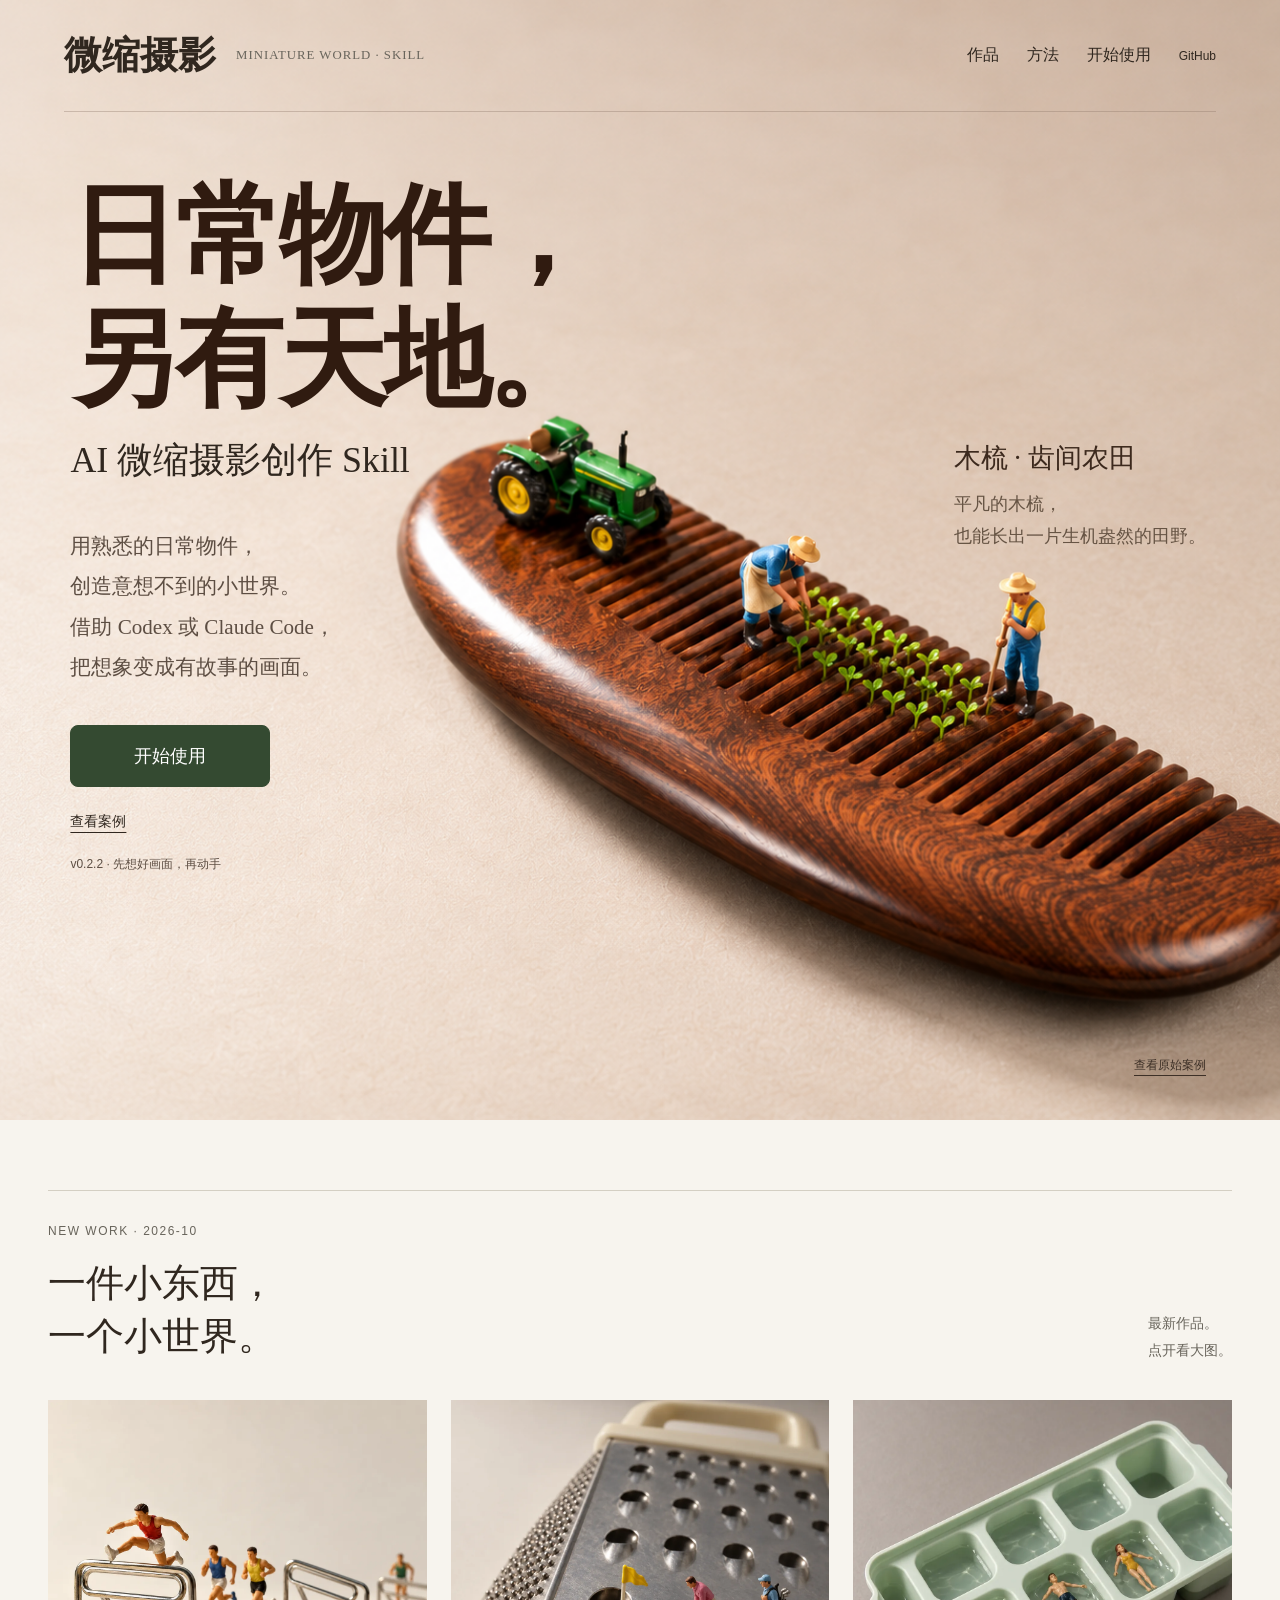
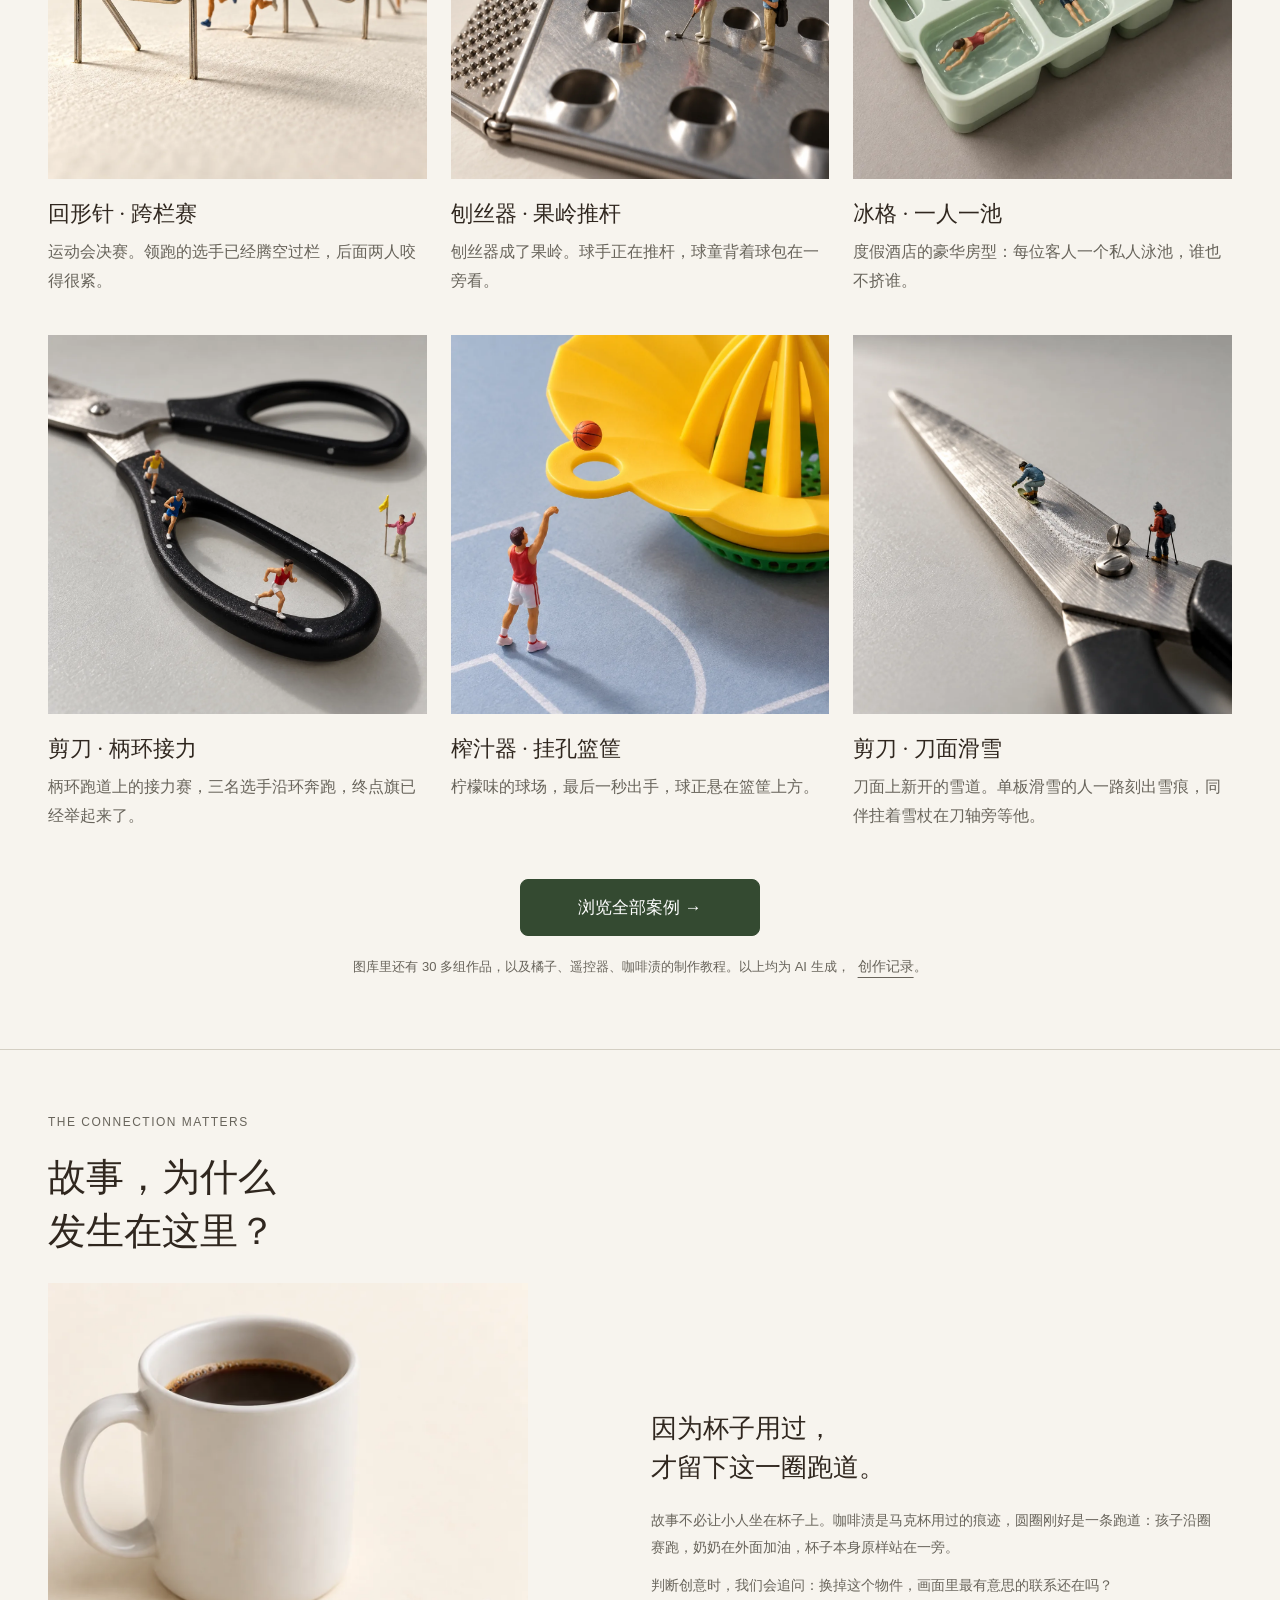
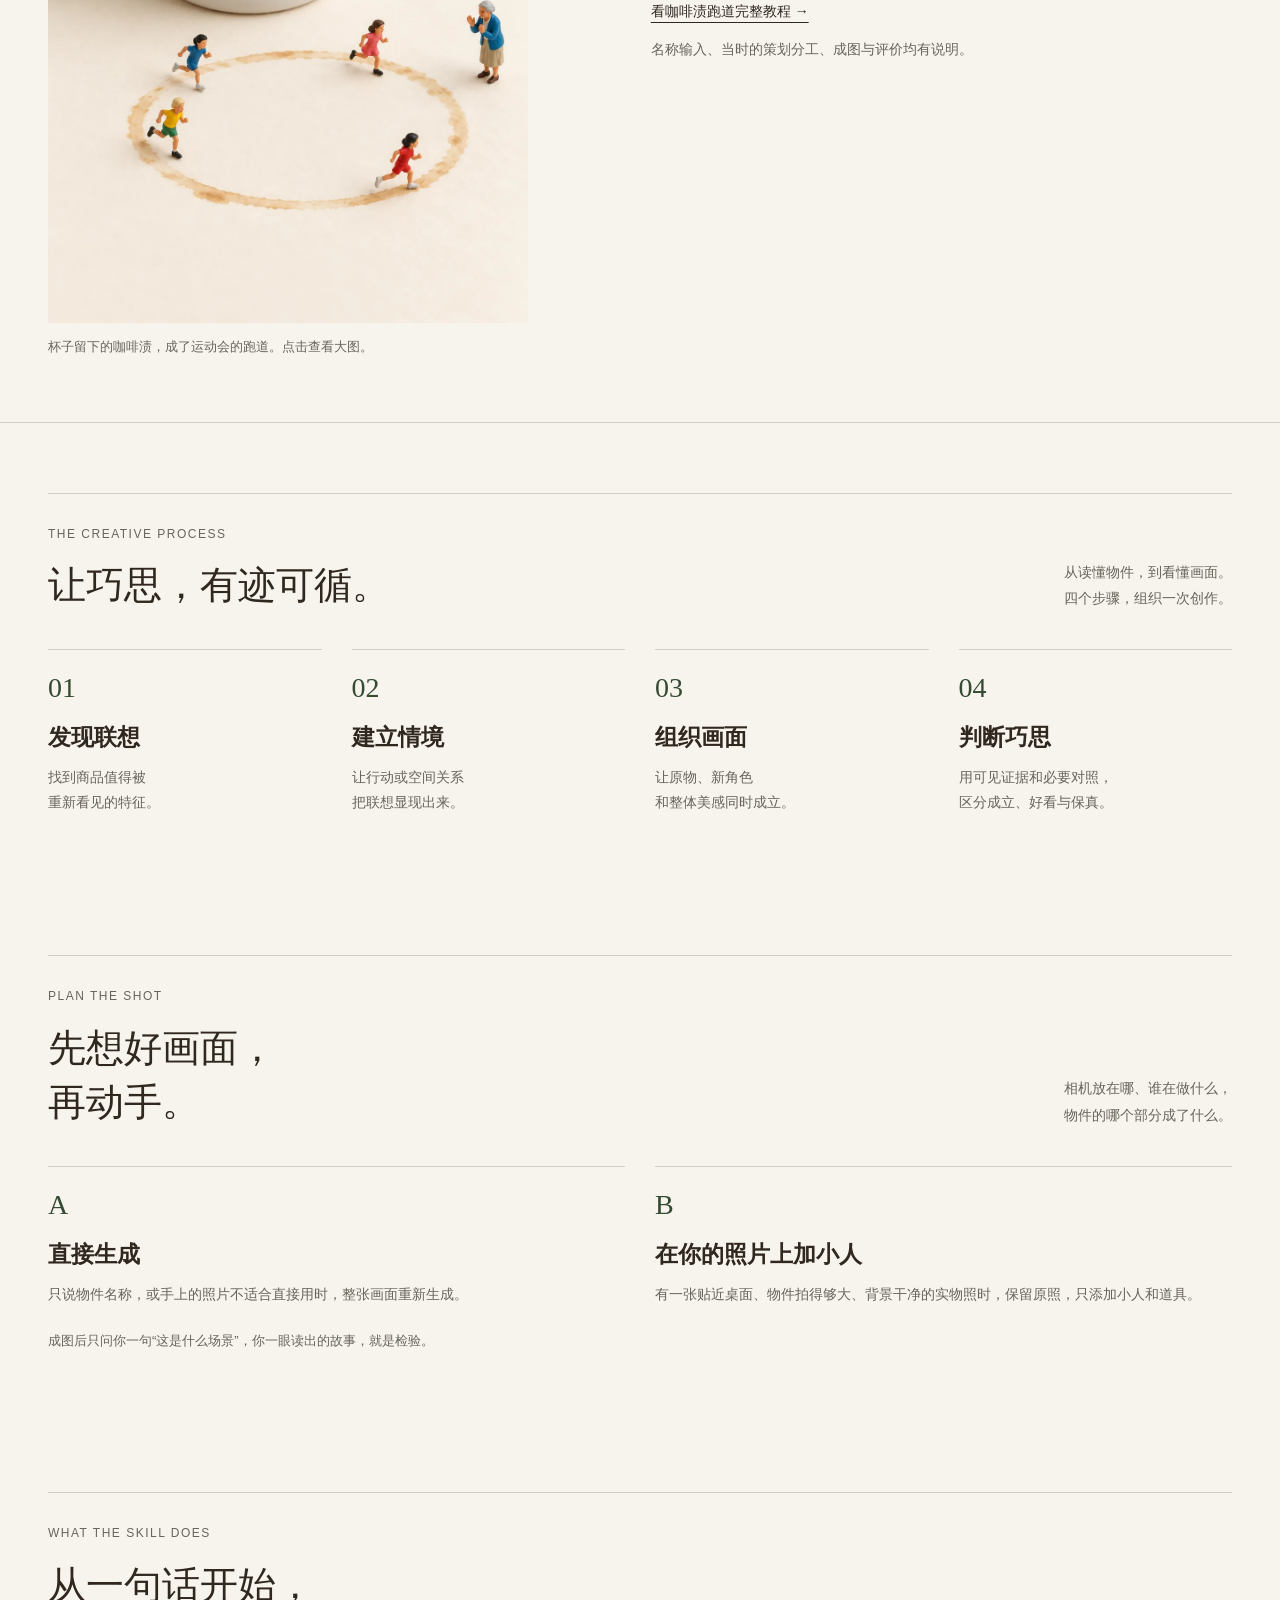
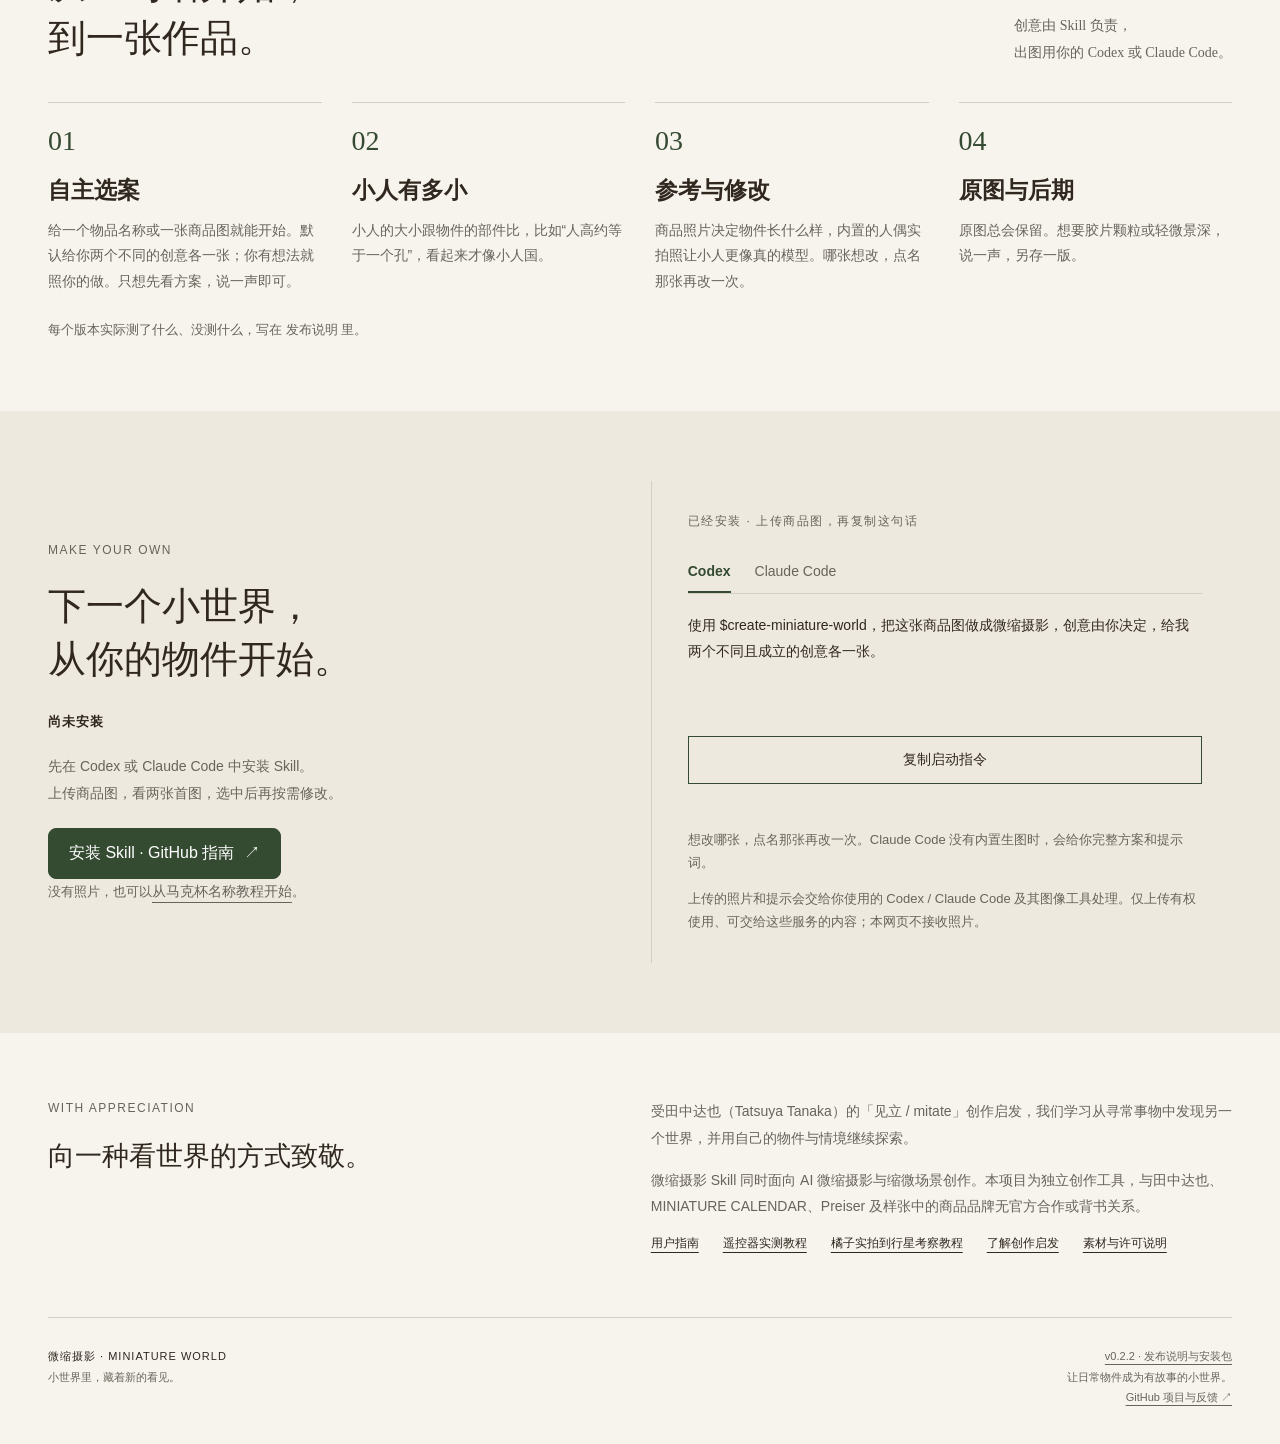
==== site/index.html @ 6113f51e "Rewrite showcase captions as stories; keep limits in case records; plain wording" ====
<!doctype html>
<html lang="zh-CN">
<head>
<meta charset="utf-8"><meta name="viewport" content="width=device-width,initial-scale=1">
<title>微缩摄影 Skill · Miniature World — 让日常物件成为有故事的小世界</title>
<meta name="description" content="受田中达也 Tatsuya Tanaka 的见立 mitate 启发，探索 AI 微缩摄影与缩微场景创作。给 Codex 与 Claude Code 用的 Skill：从一个日常物件想出故事，生成一张微缩摄影。">
<link rel="canonical" href="https://denggui-ai.github.io/create-miniature-world/site/">
<meta property="og:url" content="https://denggui-ai.github.io/create-miniature-world/site/"><meta property="og:image" content="https://denggui-ai.github.io/create-miniature-world/site/img/og-home.jpg">
<meta property="og:title" content="微缩摄影 Skill · 日常物件，另有天地。"><meta property="og:description" content="回形针成了跨栏，剪刀柄环成了跑道。把日常物件变成有故事的小世界，用 Codex 或 Claude Code 生成。"><meta property="og:type" content="website">
<link rel="icon" href="data:image/svg+xml,%3Csvg xmlns=%22http://www.w3.org/2000/svg%22 viewBox=%220 0 32 32%22%3E%3Crect width=%2232%22 height=%2232%22 rx=%226%22 fill=%22%23344a31%22/%3E%3Ctext x=%2216%22 y=%2223%22 font-size=%2218%22 text-anchor=%22middle%22 fill=%22%23fff%22%3E%E5%BE%AE%3C/text%3E%3C/svg%3E"><link rel="stylesheet" href="style.css"><script src="script.js" defer></script>
<meta name="twitter:card" content="summary_large_image"><meta name="twitter:title" content="微缩摄影 Skill · Miniature World"><meta name="twitter:description" content="面向 Codex 与 Claude Code 的微缩摄影 Skill：从一张商品照片或一个物品名称出发，想出故事，生成微缩场景。"><meta name="twitter:image" content="https://denggui-ai.github.io/create-miniature-world/site/img/og-home.jpg"><meta property="og:image:alt" content="微缩摄影 Skill 案例展示"></head>
<body>
<a class="skip" href="#main">跳到正文</a>
<main id="main">
<div class="hero-stage">
<header class="header wrap" role="banner"><a class="brand" href="#main" aria-label="微缩摄影首页"><span class="brand-cn">微缩摄影</span><span class="brand-en">MINIATURE WORLD · SKILL</span></a><nav aria-label="主导航"><a href="#latest-cases">作品</a><a href="#method">方法</a><a class="nav-start" href="#start">开始使用</a><a class="nav-github" href="https://github.com/denggui-ai/create-miniature-world">GitHub</a></nav></header>
<section class="hero" aria-label="微缩摄影介绍">
<div class="hero-copy"><h1>日常物件，<br>另有天地。</h1><p class="hero-lead">AI 微缩摄影创作 Skill</p><p class="hero-description">用熟悉的日常物件，<br>创造意想不到的小世界。<br>借助 Codex 或 Claude Code，<br>把想象变成有故事的画面。</p><div class="actions"><a class="button primary" href="#start">开始使用</a><a class="text-link" href="#latest-cases">查看案例</a></div><p class="hero-meta">v0.2.2 · 先想好画面，再动手</p></div>
<img class="hero-mobile" src="img/hero-comb.webp" width="1340" height="1174" alt="木梳与微缩农人构成的农田，网页展示适配图" fetchpriority="high">
<div class="hero-caption"><h2>木梳 · 齿间农田</h2><p>平凡的木梳，<br>也能长出一片生机盎然的田野。</p></div>
<button class="hero-open text-link" type="button" data-image="img/comb-farm.webp" data-alt="木梳齿间农田原始案例" data-caption="木梳 · 齿间农田｜梳齿间是一垄垄田地，农夫们正在齿缝里耕作。">查看原始案例</button>
</section>
</div>

<section id="latest-cases" class="section wrap"><div class="section-heading"><div><p class="eyebrow">NEW WORK · 2026-10</p><h2>一件小东西，<br>一个小世界。</h2></div><p>最新作品。<br>点开看大图。</p></div><div class="new-grid"><article class="story"><button class="image-button" type="button" data-image="img/paperclip-hurdles-20261020.webp" data-caption="回形针 · 跨栏赛｜运动会决赛。领跑的选手已经腾空过栏，后面两人咬得很紧。" aria-label="放大回形针跨栏赛"><img src="img/paperclip-hurdles-20261020.webp" alt="三枚立起的回形针成了跨栏，小跑者腾空跨栏" loading="lazy" decoding="async" style="object-position:50% 50%"></button><h3>回形针 · 跨栏赛</h3><p>运动会决赛。领跑的选手已经腾空过栏，后面两人咬得很紧。</p></article><article class="story"><button class="image-button" type="button" data-image="img/grater-golf-20261020.webp" data-caption="刨丝器 · 果岭推杆｜刨丝器成了果岭。球手正在推杆，球童背着球包在一旁看。" aria-label="放大刨丝器果岭推杆"><img src="img/grater-golf-20261020.webp" alt="仰放的刨丝器大孔面成了高尔夫果岭，球手推杆进洞" loading="lazy" decoding="async" style="object-position:50% 50%"></button><h3>刨丝器 · 果岭推杆</h3><p>刨丝器成了果岭。球手正在推杆，球童背着球包在一旁看。</p></article><article class="story"><button class="image-button" type="button" data-image="img/ice-tray-private-pools-20261019.webp" data-caption="冰格 · 一人一池｜度假酒店的豪华房型：每位客人一个私人泳池，谁也不挤谁。" aria-label="放大冰格一人一池"><img src="img/ice-tray-private-pools-20261019.webp" alt="浅绿冰格三个相邻水格各有一位泳客" loading="lazy" decoding="async" style="object-position:50% 55%"></button><h3>冰格 · 一人一池</h3><p>度假酒店的豪华房型：每位客人一个私人泳池，谁也不挤谁。</p></article><article class="story"><button class="image-button" type="button" data-image="img/scissors-handle-relay-20261021.webp" data-caption="剪刀 · 柄环接力｜柄环跑道上的接力赛，三名选手沿环奔跑，终点旗已经举起来了。" aria-label="放大剪刀柄环接力"><img src="img/scissors-handle-relay-20261021.webp" alt="剪刀黑色柄环成了环形跑道，小跑者接力" loading="lazy" decoding="async" style="object-position:50% 50%"></button><h3>剪刀 · 柄环接力</h3><p>柄环跑道上的接力赛，三名选手沿环奔跑，终点旗已经举起来了。</p></article><article class="story"><button class="image-button" type="button" data-image="img/citrus-squeezer-basketball-20261018.webp" data-caption="榨汁器 · 挂孔篮筐｜柠檬味的球场，最后一秒出手，球正悬在篮筐上方。" aria-label="放大榨汁器挂孔篮筐"><img src="img/citrus-squeezer-basketball-20261018.webp" alt="模型球员将篮球投向榨汁器的水平挂孔" loading="lazy" decoding="async" style="object-position:35% 60%"></button><h3>榨汁器 · 挂孔篮筐</h3><p>柠檬味的球场，最后一秒出手，球正悬在篮筐上方。</p></article><article class="story"><button class="image-button" type="button" data-image="img/scissors-blade-ski-20261021.webp" data-caption="剪刀 · 刀面滑雪｜刀面上新开的雪道。单板滑雪的人一路刻出雪痕，同伴拄着雪杖在刀轴旁等他。" aria-label="放大剪刀刀面滑雪"><img src="img/scissors-blade-ski-20261021.webp" alt="剪刀刀面成了雪坡，小人踩滑雪板滑下" loading="lazy" decoding="async" style="object-position:50% 50%"></button><h3>剪刀 · 刀面滑雪</h3><p>刀面上新开的雪道。单板滑雪的人一路刻出雪痕，同伴拄着雪杖在刀轴旁等他。</p></article></div><div class="latest-foot"><a class="button primary latest-cta" href="gallery.html">浏览全部案例 →</a><p class="small-note">图库里还有 30 多组作品，以及橘子、遥控器、咖啡渍的制作教程。以上均为 AI 生成，<a class="text-link" href="https://github.com/denggui-ai/create-miniature-world/blob/main/examples/PICTURE_CARD_CASES_20261021.md">创作记录</a>。</p></div></section>
<section class="detail-section" id="connection"><div class="wrap detail-inner"><div><p class="eyebrow">THE CONNECTION MATTERS</p><h2>故事，为什么<br>发生在这里？</h2><figure class="connection-figure"><button class="image-button" type="button" data-image="img/mug-coffee-ring-track-20261012.webp" data-caption="马克杯 · 咖啡渍跑道｜杯子留下的咖啡渍成了运动会跑道，孩子们赛跑，奶奶在一旁加油。" aria-label="放大马克杯咖啡渍跑道案例"><img src="img/mug-coffee-ring-track-20261012.webp" alt="白色马克杯旁的咖啡渍圈成为跑道，四个微缩孩子赛跑，奶奶在圈外加油" width="1086" height="1448" loading="lazy" decoding="async"></button><figcaption>杯子留下的咖啡渍，成了运动会的跑道。点击查看大图。</figcaption></figure></div><div class="detail-copy"><p class="big-copy">因为杯子用过，<br>才留下这一圈跑道。</p><p>故事不必让小人坐在杯子上。咖啡渍是马克杯用过的痕迹，圆圈刚好是一条跑道：孩子沿圈赛跑，奶奶在外面加油，杯子本身原样站在一旁。</p><p>判断创意时，我们会追问：换掉这个物件，画面里最有意思的联系还在吗？</p><a class="text-link" href="coffee-ring.html">看咖啡渍跑道完整教程 →</a><p class="detail-foot">名称输入、当时的策划分工、成图与评价均有说明。</p></div></div></section>
<section id="method" class="section wrap"><div class="section-heading"><div><p class="eyebrow">THE CREATIVE PROCESS</p><h2>让巧思，有迹可循。</h2></div><p>从读懂物件，到看懂画面。<br>四个步骤，组织一次创作。</p></div><div class="method-grid"><article><span class="number">01</span><h3>发现联想</h3><p>找到商品值得被<br>重新看见的特征。</p></article><article><span class="number">02</span><h3>建立情境</h3><p>让行动或空间关系<br>把联想显现出来。</p></article><article><span class="number">03</span><h3>组织画面</h3><p>让原物、新角色<br>和整体美感同时成立。</p></article><article><span class="number">04</span><h3>判断巧思</h3><p>用可见证据和必要对照，<br>区分成立、好看与保真。</p></article></div></section>
<section id="styles" class="section wrap"><div class="section-heading"><div><p class="eyebrow">PLAN THE SHOT</p><h2>先想好画面，<br>再动手。</h2></div><p>相机放在哪、谁在做什么，<br>物件的哪个部分成了什么。</p></div><div class="method-grid style-grid"><article><span class="number">A</span><h3>直接生成</h3><p>只说物件名称，或手上的照片不适合直接用时，整张画面重新生成。</p></article><article><span class="number">B</span><h3>在你的照片上加小人</h3><p>有一张贴近桌面、物件拍得够大、背景干净的实物照时，保留原照，只添加小人和道具。</p></article></div><p class="small-note">成图后只问你一句“这是什么场景”，你一眼读出的故事，就是检验。</p></section>
<section id="capabilities" class="section wrap"><div class="section-heading"><div><p class="eyebrow">WHAT THE SKILL DOES</p><h2>从一句话开始，<br>到一张作品。</h2></div><p>创意由 Skill 负责，<br>出图用你的 Codex 或 Claude Code。</p></div><div class="method-grid"><article><span class="number">01</span><h3>自主选案</h3><p>给一个物品名称或一张商品图就能开始。默认给你两个不同的创意各一张；你有想法就照你的做。只想先看方案，说一声即可。</p></article><article><span class="number">02</span><h3>小人有多小</h3><p>小人的大小跟物件的部件比，比如“人高约等于一个孔”，看起来才像小人国。</p></article><article><span class="number">03</span><h3>参考与修改</h3><p>商品照片决定物件长什么样，内置的人偶实拍照让小人更像真的模型。哪张想改，点名那张再改一次。</p></article><article><span class="number">04</span><h3>原图与后期</h3><p>原图总会保留。想要胶片颗粒或轻微景深，说一声，另存一版。</p></article></div><p class="small-note capability-proof">每个版本实际测了什么、没测什么，写在 <a href="https://github.com/denggui-ai/create-miniature-world/releases">发布说明</a> 里。</p></section>
<section id="start" class="start-section"><div class="wrap start-inner"><div><p class="eyebrow">MAKE YOUR OWN</p><h2>下一个小世界，<br>从你的物件开始。</h2><p class="setup-label">尚未安装</p><p class="start-description">先在 Codex 或 Claude Code 中安装 Skill。<br>上传商品图，看两张首图，选中后再按需修改。</p><a class="button primary install-link" href="https://github.com/denggui-ai/create-miniature-world/blob/main/docs/INSTALL.md">安装 Skill · GitHub 指南 <span aria-hidden="true">↗</span></a><p class="small-note">没有照片，也可以<a class="text-link" href="coffee-ring.html#try-it">从马克杯名称教程开始</a>。</p></div><div class="start-card"><p class="eyebrow">已经安装 · 上传商品图，再复制这句话</p><div class="host-buttons" role="group" aria-label="选择使用环境"><button type="button" data-host="codex" aria-pressed="true">Codex</button><button type="button" data-host="claude" aria-pressed="false">Claude Code</button></div><pre id="prompt">使用 $create-miniature-world，把这张商品图做成微缩摄影，创意由你决定，给我两个不同且成立的创意各一张。</pre><button class="button copy" type="button" id="copy">复制启动指令</button><p id="copy-status" role="status" aria-live="polite"></p><p class="tool-note">想改哪张，点名那张再改一次。Claude Code 没有内置生图时，会给你完整方案和提示词。</p><p class="tool-note">上传的照片和提示会交给你使用的 Codex / Claude Code 及其图像工具处理。仅上传有权使用、可交给这些服务的内容；本网页不接收照片。</p></div></div></section>
<section class="about-section wrap"><div><p class="eyebrow">WITH APPRECIATION</p><h2>向一种看世界的方式致敬。</h2></div><div><p>受田中达也（Tatsuya Tanaka）的「见立 / mitate」创作启发，我们学习从寻常事物中发现另一个世界，并用自己的物件与情境继续探索。</p><p>微缩摄影 Skill 同时面向 AI 微缩摄影与缩微场景创作。本项目为独立创作工具，与田中达也、MINIATURE CALENDAR、Preiser 及样张中的商品品牌无官方合作或背书关系。</p><div class="about-links"><a href="../docs/USER-GUIDE.html">用户指南</a><a href="remote-control.html">遥控器实测教程</a><a href="orange.html">橘子实拍到行星考察教程</a><a href="https://miniature-calendar.com/about/">了解创作启发</a><a href="https://github.com/denggui-ai/create-miniature-world/blob/main/THIRD_PARTY_NOTICES.md">素材与许可说明</a></div></div></section>
</main><footer class="wrap footer"><div><strong>微缩摄影 · MINIATURE WORLD</strong><p>小世界里，藏着新的看见。</p></div><div><a href="https://github.com/denggui-ai/create-miniature-world/releases/tag/v0.2.2">v0.2.2 · 发布说明与安装包</a><p>让日常物件成为有故事的小世界。</p><a href="https://github.com/denggui-ai/create-miniature-world">GitHub 项目与反馈 <span aria-hidden="true">↗</span></a></div></footer>
<dialog id="lightbox" aria-labelledby="lightbox-caption"><button class="close" type="button">关闭大图</button><img id="lightbox-image" alt=""><p id="lightbox-caption"></p></dialog>
</body></html>
---- site/style.css ----
:root{--paper:#f7f4ee;--ink:#30271f;--muted:#68645b;--line:#d4cfc3;--green:#344a31;--soft:#eeece3;--serif:'Songti SC','Noto Serif CJK SC','SimSun',serif}
*{box-sizing:border-box}html{scroll-behavior:smooth;scroll-padding-top:28px}body{margin:0;background:var(--paper);color:var(--ink);font-family:Arial,'Noto Sans CJK SC','Microsoft YaHei',sans-serif;-webkit-font-smoothing:antialiased}a{color:inherit;text-decoration:none}button{font:inherit;color:inherit;cursor:pointer}img{display:block;width:100%;height:auto}figure,h1,h2,h3,p{margin:0}a:focus-visible,button:focus-visible{outline:2px solid var(--green);outline-offset:5px}.wrap{width:min(1320px,calc(100% - 96px));margin-inline:auto}.skip{position:absolute;top:-90px;background:var(--ink);color:#fff;padding:16px;z-index:10}.skip:focus{top:8px}
.header{display:flex;justify-content:space-between;align-items:center;min-height:96px;border-bottom:1px solid var(--line);gap:24px}.brand{display:flex;align-items:center;gap:20px}.brand-cn{font-family:var(--serif);font-size:27px;font-weight:700}.brand-en{font-size:10px;letter-spacing:1px;line-height:1.8;color:var(--muted)}.brand-en span{display:inline}nav{display:flex;gap:30px;align-items:center;font-size:14px}.nav-start{border-bottom:1px solid var(--ink);padding-block:8px}
.hero{display:grid;grid-template-columns:minmax(260px,.8fr) minmax(0,1.65fr);gap:30px;align-items:center;padding:48px 0 58px}.hero-copy{position:relative;z-index:1}.eyebrow{font-size:11px;letter-spacing:1.5px;line-height:1.8;color:var(--muted)}.hero h1{font-family:var(--serif);font-size:clamp(40px,4.7vw,64px);font-weight:500;line-height:1.3;letter-spacing:-1.5px;margin:24px 0}.hero-lead{font-family:var(--serif);font-size:22px;line-height:1.6}.hero-description{font-size:15px;line-height:1.9;color:var(--muted);margin-top:24px}.actions{display:flex;align-items:center;gap:25px;flex-wrap:wrap;margin-top:32px}.button{display:inline-flex;align-items:center;justify-content:center;min-height:48px;padding:14px 24px;border:1px solid var(--green);font-size:14px}.primary{background:var(--green);color:#fff}.primary:hover{background:#263d23}.text-link{font-size:14px;line-height:1.8;text-decoration:underline;text-underline-offset:6px}.hero-meta{font-size:11px;color:var(--muted);line-height:1.8;margin-top:40px}.hero-art{min-width:0}.image-button{display:block;width:100%;border:0;padding:0;background:none;text-align:inherit}.image-button img{transition:filter .2s}.image-button:hover img{filter:brightness(.98)}
/* Crops only unused top/bottom background. Full comb bounds stay in frame. */
.hero-art img{aspect-ratio:4/3;object-fit:cover;object-position:50% 52%}figcaption{display:flex;justify-content:space-between;gap:20px;font-size:12px;line-height:1.9;color:var(--muted);margin-top:17px}figcaption strong{font-family:var(--serif);font-size:18px;font-weight:500;color:var(--ink)}figcaption>span:last-child{text-align:right}
.section{padding-top:70px;padding-bottom:70px}#stories{border-top:1px solid var(--line)}.section-heading{display:flex;justify-content:space-between;align-items:end;gap:32px;margin-bottom:36px}h2{font-family:var(--serif);font-size:clamp(28px,3vw,40px);font-weight:500;line-height:1.4}.section-heading h2{margin-top:14px}.section-heading>p{font-size:14px;line-height:1.9;color:var(--muted)}.stories-grid{display:grid;grid-template-columns:repeat(3,minmax(0,1fr));gap:24px}.stories-grid .story img{aspect-ratio:3/4;object-fit:contain}.story h3{font-family:var(--serif);font-size:20px;line-height:1.5;font-weight:500;margin:18px 0 8px}.story p{font-size:14px;line-height:1.8;color:var(--muted)}.gallery-foot{display:flex;justify-content:space-between;align-items:baseline;gap:25px;margin-top:28px}.small-note{font-size:12px;line-height:1.8;color:var(--muted)}
.detail-section{background:var(--soft);padding:62px 0}.detail-inner{display:grid;grid-template-columns:1fr 1.2fr;gap:10%}.detail-inner h2{margin-top:18px}.detail-copy{max-width:570px}.big-copy{font-family:var(--serif);font-size:26px;line-height:1.5;margin-bottom:20px}.detail-copy>p:not(.big-copy){font-size:14px;line-height:1.9;margin-top:12px;color:var(--muted)}.detail-foot{display:block;font-size:12px;line-height:1.8;color:var(--muted);margin-top:20px}.method-grid{display:grid;grid-template-columns:repeat(4,minmax(0,1fr));gap:30px}.method-grid article{border-top:1px solid var(--line);padding-top:22px}.number{font-family:Georgia,serif;font-size:28px;color:var(--green)}.method-grid h3{font-family:var(--serif);font-size:23px;font-weight:500;margin:18px 0 12px}.method-grid p{font-size:14px;line-height:1.8;color:var(--muted)}
.start-section{background:var(--soft);padding:70px 0}.start-inner{display:grid;grid-template-columns:1fr 1.2fr;gap:10%;align-items:center}.start-inner h2{margin-top:18px}.start-description{font-size:14px;line-height:1.9;color:var(--muted);margin:22px 0}.start-card{padding:30px;background:var(--paper);min-width:0}.host-buttons{display:flex;margin:18px 0;border-bottom:1px solid var(--line);gap:24px}.host-buttons button{border:0;border-bottom:2px solid transparent;padding:12px 0;background:none;font-size:14px;color:var(--muted)}.host-buttons button[aria-pressed=true]{border-color:var(--green);color:var(--green);font-weight:700}pre{white-space:pre-wrap;overflow-wrap:anywhere;font:14px/1.9 Arial,'Noto Sans CJK SC',sans-serif;min-height:106px;margin:18px 0}.copy{width:100%;background:none}.copy:hover{background:var(--soft)}#copy-status{min-height:22px;font-size:12px;line-height:1.7;margin-top:10px;color:var(--green)}.tool-note{font-size:12px;line-height:1.8;color:var(--muted);margin-top:12px}
.about-section{padding-block:65px;display:grid;grid-template-columns:1fr 1.2fr;gap:10%}.about-section h2{font-size:27px;margin-top:18px}.about-section>div>p:not(.eyebrow){font-size:14px;line-height:1.9;color:var(--muted);margin-bottom:15px}.about-links{display:flex;gap:24px;font-size:12px;text-decoration:underline;text-underline-offset:5px}.footer{display:flex;justify-content:space-between;gap:25px;border-top:1px solid var(--line);padding-block:28px 36px;font-size:11px;line-height:1.9;color:var(--muted)}.footer strong{color:var(--ink);font-weight:500;letter-spacing:1px}.footer>div:last-child{text-align:right}.footer a{text-decoration:underline;text-underline-offset:4px}
dialog{border:0;padding:24px;max-width:min(94vw,900px);max-height:95vh;background:var(--paper);color:var(--ink)}dialog::backdrop{background:#211b17d9}dialog img{width:auto;max-width:100%;max-height:76vh;margin:auto;object-fit:contain}dialog p{font-size:14px;line-height:1.7;margin-top:14px}.close{display:block;margin:0 0 16px auto;padding:10px 14px;background:none;border:1px solid var(--line);min-height:44px}
@media(max-width:960px){.wrap{width:calc(100% - 56px)}.hero{grid-template-columns:.9fr 1.25fr;gap:20px}.hero h1{font-size:42px}.hero-lead{font-size:19px}.actions{gap:18px}.hero-art img{aspect-ratio:1/1}.stories-grid{gap:18px}.story h3{font-size:18px}nav{gap:20px}.brand-en{display:none}}
@media(max-width:680px){.wrap{width:calc(100% - 40px)}.header{min-height:78px}.brand-cn{font-size:23px}nav>a:not(.nav-start){display:none}nav{font-size:13px}.hero{grid-template-columns:1fr;gap:28px;padding:34px 0 40px}.hero h1{font-size:44px;margin:18px 0}.hero-lead{font-size:20px}.hero-description{margin-top:16px}.hero-meta{margin-top:22px}.actions{margin-top:24px}.hero-art img{aspect-ratio:4/3}figcaption{font-size:11px;gap:14px}figcaption strong{font-size:17px}.section{padding-block:45px}.section-heading{display:block;margin-bottom:28px}.section-heading>p{margin-top:16px}.stories-grid{grid-template-columns:1fr;gap:30px}.story h3{font-size:20px;margin-top:15px}.gallery-foot{display:block;margin-top:25px}.gallery-foot a{display:inline-block;margin-top:14px}.detail-section{padding:42px 0}.detail-inner,.start-inner,.about-section{grid-template-columns:1fr;gap:28px}.method-grid{grid-template-columns:1fr 1fr;gap:26px 18px}.method-grid h3{font-size:21px}.method-grid p{font-size:13px}.start-section{padding:45px 0}.start-card{padding:24px}.about-section{padding-block:45px}.footer{display:block}.footer>div:last-child{text-align:left;margin-top:18px}dialog{padding:16px}dialog img{max-height:70vh}}
@media(prefers-reduced-motion:reduce){html{scroll-behavior:auto}*{transition:none!important}}

/* Selected design restored: a single photographic space under live UI text. */
.hero-stage{position:relative;max-width:1600px;margin-inline:auto;aspect-ratio:8/7;background:#dfcdbb url('hero-comb.png') center/cover no-repeat}
.hero-stage .header{position:absolute;top:0;left:5%;width:90%;height:10%;min-height:0;margin:0;border-color:#8c76675c;z-index:2}
.brand-cn{font-size:clamp(24px,3vw,42px)}.brand-en{font-family:Georgia,serif;font-size:clamp(9px,1vw,14px)}.nav-start{border:0}nav{gap:28px;font-family:var(--serif);font-size:16px}.nav-github{font-family:Arial,sans-serif;font-size:12px}
.hero{display:block;padding:0;margin:0;position:absolute;inset:0;pointer-events:none}.hero a,.hero button{pointer-events:auto}.hero-copy{position:absolute;top:15.5%;left:5.5%;width:43%}.hero h1{font-size:clamp(54px,8.4vw,124px);font-weight:700;line-height:1.16;letter-spacing:-.035em;margin:0;color:#301b10}.hero-lead{font-size:clamp(20px,2.8vw,38px);margin-top:2%;line-height:1.5}.hero-description{font-family:var(--serif);font-size:clamp(14px,1.65vw,23px);line-height:1.9;margin-top:7%;color:#5d4e43;width:65%}.actions{display:flex;align-items:flex-start;flex-direction:column;gap:22px;margin-top:7%}.primary{min-width:200px;border-radius:8px;font-size:18px;padding:18px 28px}.hero-meta{font-size:11px;margin-top:20px;color:#5d4e43}.hero-caption{position:absolute;right:5.5%;top:39%;width:20%;color:#3c291d}.hero-caption h2{font-size:clamp(18px,2.1vw,29px);margin:0;line-height:1.6}.hero-caption p{font-family:var(--serif);font-size:clamp(12px,1.4vw,18px);line-height:1.8;margin-top:8px;color:#665444}.hero-open{position:absolute;right:5%;bottom:3%;border:0;background:none;color:#3d3027;font-size:12px;padding:10px}.hero-mobile{display:none}
#stories{border-top:0}.section-heading{border-top:1px solid var(--line);padding-top:30px}.section-heading h2{font-size:clamp(27px,3vw,42px);max-width:820px}.section-heading>p{flex-shrink:0;font-family:var(--serif)}.stories-grid{grid-template-columns:repeat(2,minmax(0,1fr));gap:40px 28px}.stories-grid .story img{aspect-ratio:3/4;object-fit:contain}.story h3{font-size:24px}.story p{font-family:var(--serif);font-size:16px}.setup-label{font-size:13px;font-weight:700;letter-spacing:1px;margin-top:26px}.detail-section{background:var(--paper);border-block:1px solid var(--line)}.method-grid h3{font-weight:600}.start-card{background:transparent;border-left:1px solid var(--line);padding-left:36px}.start-section{background:#eee9df}
@media(min-width:1600px){.hero h1{font-size:124px}}
@media(min-width:681px) and (max-width:1000px){.hero-description{margin-top:4%;font-size:14px}.hero-lead{font-size:22px}.hero h1{font-size:8vw}.actions{margin-top:5%;gap:15px}.primary{min-width:165px;min-height:44px;font-size:16px;padding:12px 22px}.hero-meta{display:none}.hero-caption{top:38%}.brand-en{display:block}.nav-github{display:none}.hero-stage .header nav{gap:20px;font-size:14px}.section-heading{align-items:start}.section-heading>p{display:none}}
@media(max-width:680px){.hero-stage{aspect-ratio:auto;background:var(--paper)}.hero-stage .header{position:relative;left:auto;top:auto;width:calc(100% - 40px);height:78px;margin:auto}.brand-cn{font-size:25px}.brand-en{display:none}.hero-stage .header nav{font-family:var(--serif);font-size:14px}.hero{position:relative;inset:auto;pointer-events:auto;padding-top:30px}.hero-copy{position:relative;top:auto;left:auto;width:calc(100% - 40px);margin:auto}.hero h1{font-size:clamp(44px,11vw,68px);line-height:1.2}.hero-lead{font-size:23px;margin-top:14px}.hero-description{width:100%;font-size:16px;margin-top:20px}.actions{flex-direction:row;align-items:center;gap:24px;margin-top:24px}.primary{min-width:144px;font-size:16px;padding:13px 22px}.hero-meta{display:block;margin-top:18px}.hero-mobile{display:block;width:100%;aspect-ratio:4/3;object-fit:cover;object-position:50% 78%;margin-top:26px}.hero-caption{position:relative;top:auto;right:auto;width:calc(100% - 40px);margin:18px auto 0}.hero-caption h2{font-size:23px}.hero-caption p{font-size:15px;margin-top:4px}.hero-open{position:relative;right:auto;bottom:auto;margin:6px 20px 12px;padding:8px 0;font-size:12px}.section-heading{padding-top:25px}.stories-grid{grid-template-columns:1fr;gap:32px}.story h3{font-size:22px}.start-card{border-left:0;border-top:1px solid var(--line);padding:26px 0 0}.setup-label{margin-top:22px}}

/* Installation entry shares the existing primary action treatment. */
.install-link{gap:10px;max-width:100%;font-size:16px;min-width:0;padding:14px 20px;text-align:center}

/* Pair the existing case with its explanation without changing the hero. */
#connection .detail-inner{align-items:center}
.connection-figure{max-width:360px;margin-top:24px}
.connection-figure figcaption{display:block;margin-top:12px;text-align:left}

/* Full collection reuses the existing paper, typography and image dialog. */
.gallery-page .header{position:relative}.gallery-page .brand-cn{font-size:27px}
.gallery-intro{padding:64px 0 40px;max-width:850px}.gallery-intro h1{font-family:var(--serif);font-size:clamp(40px,5vw,68px);line-height:1.25;margin:22px 0}.gallery-lead{font-family:var(--serif);font-size:22px;line-height:1.8;margin-bottom:20px}.gallery-links{display:flex;flex-wrap:wrap;gap:16px 28px;margin-top:22px}
/* Read across each row in DOM/Tab order. Five shared tracks align the image,
   identifier, title, story and limitation without truncating text. */
.gallery-grid{display:grid;grid-template-columns:repeat(3,minmax(0,1fr));column-gap:28px;row-gap:0;padding:28px 0 64px}.gallery-card{display:grid;grid-row:span 5;grid-template-rows:subgrid;row-gap:0;min-width:0;margin-bottom:52px}.gallery-card>.image-button{align-self:start}.gallery-card img{width:100%;height:auto;aspect-ratio:3/4;object-fit:contain}.gallery-card h2{font-size:23px;line-height:1.5;margin:8px 0 12px}.gallery-card .case-number{font:11px/1.8 Arial,sans-serif;letter-spacing:1px;margin-top:18px}.gallery-card .case-limit{font-family:Arial,'Noto Sans CJK SC',sans-serif;font-size:12px;margin-top:12px}.case-limit span{color:var(--ink)}.gallery-notes{border-top:1px solid var(--line);padding:34px 0 60px}.gallery-notes h2{font-size:28px;margin-bottom:16px}.gallery-notes p{font-size:14px;line-height:1.9;color:var(--muted)}
/* Without subgrid, keep each card in normal flow and one parent row. */
@supports not (grid-template-rows:subgrid){.gallery-card{display:block;grid-row:auto}}
@media(max-width:1000px){.gallery-grid{grid-template-columns:repeat(2,minmax(0,1fr))}}
@media(max-width:680px){.gallery-page .header nav>a{display:inline}.gallery-page .header nav{gap:16px;font-size:12px}.gallery-page .brand-cn{font-size:23px}.gallery-intro{padding:36px 0 20px}.gallery-lead{font-size:19px}.gallery-grid{grid-template-columns:minmax(0,1fr);padding-bottom:44px}.gallery-card{margin-bottom:38px}.gallery-card h2{font-size:23px}.gallery-notes{padding-bottom:40px}}

/* Tutorial candidate: editorial layout scoped away from the homepage and 18-card collection. */
.tutorial-entry,.tutorial-content{--editorial-gap:clamp(32px,6vw,88px);font-size:16px;line-height:1.85}
.tutorial-content{width:min(1184px,calc(100% - 96px));margin:32px auto 72px}.tutorial-entry{padding-top:32px}
.tutorial-entry h1,.tutorial-content h1{font:500 clamp(36px,4.4vw,56px)/1.3 var(--serif);margin:14px 0 22px;text-wrap:balance}
.tutorial-entry h2,.tutorial-content h2{font:500 clamp(28px,3.1vw,40px)/1.4 var(--serif);text-wrap:balance}
.tutorial-content h3{font:500 23px/1.5 var(--serif);margin:24px 0 12px}.tutorial-content p,.tutorial-entry .editorial-copy>p{margin:14px 0}
.editorial-hero{display:grid;grid-template-columns:minmax(0,1.05fr) minmax(0,1fr);grid-template-areas:"art heading" "art copy";column-gap:var(--editorial-gap);align-content:center;margin-bottom:64px}
.editorial-heading{grid-area:heading;align-self:end}.editorial-art{grid-area:art;min-width:0;align-self:center;max-width:480px;width:100%;margin-inline:auto}.editorial-art img{width:100%;height:auto;aspect-ratio:3/4;object-fit:contain}.editorial-art figcaption{display:block;text-align:left;margin-top:12px;font-size:12px;line-height:1.7}
.editorial-copy{grid-area:copy;min-width:0;align-self:start}.editorial-copy .editorial-lead{font:500 21px/1.7 var(--serif);margin-top:0}.editorial-copy .button{margin:12px 18px 14px 0}.tutorial-entry .evidence-note,.tutorial-content .evidence-note{font-size:13px;line-height:1.8;color:var(--muted)}
.editorial-pair{display:grid;grid-template-columns:minmax(0,1fr) minmax(0,1.05fr);grid-template-areas:"copy art";gap:var(--editorial-gap);align-items:center;padding:56px 0;border-top:1px solid var(--line)}.editorial-pair .editorial-copy{align-self:start}.editorial-pair.bridge-feature{grid-template-areas:"heading art" "copy art";row-gap:0}.editorial-pair .editorial-heading{align-self:end}.editorial-pair h2{margin:14px 0 24px}.tutorial-entry .bridge-feature .editorial-art{max-width:380px}.tutorial-entry .bridge-feature .editorial-copy{max-width:520px}
.interpretation-entry{display:grid;grid-template-columns:minmax(160px,240px) minmax(0,1fr);align-items:center;gap:32px;padding:32px;background:var(--soft);margin-top:8px}.interpretation-entry figure{min-width:0}.interpretation-entry img{width:100%;height:auto;aspect-ratio:1;object-fit:contain}.interpretation-entry figcaption{display:block;margin-top:10px;font-size:12px;line-height:1.7}.interpretation-entry .text-link{display:inline-block;margin-top:18px}.interpretation-entry h2{font-size:28px;margin:10px 0}.interpretation-entry p:not(.eyebrow){font-size:15px;max-width:720px;color:var(--muted)}.gallery-intro>h2{margin:18px 0;font-size:36px}
.tutorial-content a:not(.button){text-decoration:underline;text-underline-offset:4px;overflow-wrap:anywhere}.tutorial-content .button,.tutorial-entry .button{font-size:15px;min-width:0;min-height:48px;padding:13px 22px;text-decoration:none}.tutorial-content .eyebrow{font-size:11px;margin:0}.tutorial-content figure a{display:block}
.case-steps{display:grid;grid-template-columns:repeat(3,minmax(0,1fr));gap:36px;margin:0 0 56px}.case-steps article{border-top:1px solid var(--line);padding-top:22px}.case-steps h2{font-size:27px;margin:12px 0 18px}.case-steps p{font-size:15px}
.tutorial-use{display:grid;grid-template-columns:minmax(0,.7fr) minmax(0,1.5fr);gap:var(--editorial-gap);border-top:1px solid var(--line);padding:42px 0 48px}.tutorial-use .section-label h2{font-size:28px;margin-top:12px}.tutorial-use>div>p:first-child{margin-top:0}.host-examples{display:grid;grid-template-columns:1fr 1fr;gap:20px;margin-top:22px}.tutorial-content .host-examples h3{font:600 13px/1.5 Arial,sans-serif;margin:0 0 10px}.host-examples pre{background:var(--soft);padding:18px;margin:0;min-height:0;font-size:14px}.host-examples code{font:inherit}
.reading-column{max-width:680px;margin:28px auto 0}.reading-column>h2{font-size:30px;margin:36px 0 16px}.tutorial-content details{border-block:1px solid var(--line);padding:20px 0;margin:32px 0}.tutorial-content summary{cursor:pointer;font-weight:600;line-height:1.8}.tutorial-content summary:focus-visible{outline:2px solid var(--green);outline-offset:5px}.tutorial-content li{margin:12px 0}
.interpretation-hero{display:grid;grid-template-columns:1.2fr 1fr;gap:var(--editorial-gap);align-items:center;margin:14px 0 48px}.interpretation-hero h1{font-size:clamp(34px,4vw,50px)}.interpretation-hero>div>p:last-child{font-size:13px;color:var(--muted)}.interpretation-content .source-date{display:inline-block;font-size:13px;color:var(--muted)}.relation-map{background:var(--soft);padding:30px}.relation-map dl{margin:18px 0}.relation-map dl>div{border-bottom:1px solid var(--line);padding:16px 0}.relation-map dt{font-size:14px;color:var(--muted)}.relation-map dd{font:500 25px/1.5 var(--serif);margin:5px 0 0}.relation-map dd::before{content:'→ ';color:var(--green)}.relation-section{border-top:1px solid var(--line);padding:42px 0}.relation-section>h2{margin-top:12px}.relation-grid{display:grid;grid-template-columns:repeat(3,minmax(0,1fr));gap:36px;margin-top:28px}.relation-grid h3{margin:12px 0 18px;font-size:25px}.relation-grid p{font-size:15px}.relation-number{font:italic 30px Georgia,serif;color:var(--green)}
@media(max-width:960px){.tutorial-content{width:calc(100% - 56px)}.host-examples{grid-template-columns:1fr}.case-steps,.relation-grid{gap:24px}.case-steps h2{font-size:24px}.tutorial-content h3{font-size:22px}}
@media(max-width:680px){.tutorial-entry{padding-top:24px}.tutorial-content{width:calc(100% - 40px);margin-block:24px 48px}.editorial-hero{grid-template-columns:1fr;grid-template-areas:"heading" "art" "copy";gap:22px;margin-bottom:38px}.tutorial-entry h1,.tutorial-content h1{font-size:36px;margin:10px 0 0}.editorial-copy .editorial-lead{font-size:20px;text-wrap:balance}.editorial-copy .editorial-lead br{display:none}.editorial-art{max-width:100%}.editorial-pair{grid-template-columns:1fr;grid-template-areas:"art" "copy";gap:24px;padding-block:36px}.editorial-pair.bridge-feature{grid-template-areas:"heading" "art" "copy";row-gap:22px}.tutorial-entry .bridge-feature .editorial-art{max-width:100%}.editorial-pair h2{font-size:30px;margin:12px 0 18px}.interpretation-entry{grid-template-columns:minmax(0,1fr);gap:20px;padding:24px}.interpretation-entry figure{width:100%;max-width:320px}.interpretation-entry h2{font-size:26px}.case-steps,.relation-grid{grid-template-columns:1fr;gap:24px;margin-bottom:36px}.case-steps h2{font-size:27px}.tutorial-use{grid-template-columns:1fr;gap:22px;padding-block:32px}.tutorial-content h3{font-size:22px}.interpretation-hero{grid-template-columns:1fr;gap:24px;margin-bottom:32px}.interpretation-hero h1{font-size:34px}.relation-map{padding:24px}.relation-section{padding-block:32px}.relation-section>h2{font-size:29px}.relation-grid{margin-bottom:0}.relation-grid article+article{border-top:1px solid var(--line);padding-top:24px}.tutorial-page .header{gap:12px}.tutorial-page .header nav{gap:12px}.reading-column{margin-top:20px}}

/* Approved learning-study illustration; original artwork is linked only. */
.study-hero .editorial-art{max-width:540px}.study-hero .editorial-art img{aspect-ratio:1}.study-hero .editorial-art figcaption strong{font-size:16px}.study-relations{border-block:1px solid var(--line);margin:22px 0;padding:8px 0}.study-relations p{font-size:15px}.study-relations span{display:inline-block;margin-right:14px;color:var(--green);font-weight:600}.study-hero h1{font-size:clamp(34px,3.7vw,48px)}
@media(max-width:680px){.study-hero h1{font-size:34px}.study-hero .editorial-art figcaption{font-size:12px}.study-relations span{margin-right:10px}}
/* 2026-10-12 readability: lift helper text above 12px */
.eyebrow{font-size:12px}.small-note,.detail-foot,figcaption,.case-limit,.evidence-note,.tool-note{font-size:13px}.hero-meta{font-size:12px}
@media(min-width:681px){.connection-figure{max-width:480px}}
@media(min-width:1001px){.gallery-grid.latest-grid{grid-template-columns:repeat(4,minmax(0,1fr));column-gap:24px}}
.method-grid.style-grid{grid-template-columns:repeat(2,minmax(0,1fr))}.style-grid+.small-note{margin-top:22px}
@media(max-width:680px){.method-grid.style-grid{grid-template-columns:1fr}}

/* 2026-10-14: show the two reviewed routes at their original aspect ratio. */
.verified-intro{max-width:850px;margin-bottom:28px}.capability-proof{margin-top:24px}
.gallery-grid.verified-grid{grid-template-columns:repeat(2,minmax(0,1fr))}
@media(max-width:680px){.gallery-grid.verified-grid{grid-template-columns:1fr}}
a.source-card,.tutorial-content figure a.source-card{display:flex;flex-direction:column;justify-content:center;gap:10px;aspect-ratio:1;padding:32px;background:var(--soft);border:1px solid var(--line);color:inherit;text-decoration:none}.source-card strong{font:500 34px/1.25 var(--serif)}.source-card span:not(.eyebrow){font-size:14px;color:var(--muted)}.source-card .source-card-link{color:var(--green);margin-top:8px}.source-card:hover .source-card-link,.source-card:focus-visible .source-card-link{text-decoration:underline}.interpretation-entry .source-card{padding:20px;gap:6px}.interpretation-entry .source-card strong{font-size:24px}
#latest-cases .new-grid{display:grid;grid-template-columns:repeat(3,minmax(0,1fr));gap:40px 24px}#latest-cases .new-grid .story img{aspect-ratio:1/1;object-fit:cover}#latest-cases .story h3{font-size:22px}
@media(max-width:960px){#latest-cases .new-grid{grid-template-columns:repeat(2,minmax(0,1fr));gap:32px 18px}}
@media(max-width:680px){#latest-cases .new-grid{grid-template-columns:1fr;gap:32px}}
.gallery-grid.v02-grid .gallery-card img{aspect-ratio:1/1;object-fit:cover;object-position:50% 55%}
#latest-cases{border-top:0}#latest-cases .latest-foot{display:flex;flex-direction:column;align-items:center;text-align:center;gap:18px;margin-top:48px}#latest-cases .latest-cta{font-size:17px;padding:16px 34px;min-width:240px;text-align:center}#latest-cases .latest-foot .small-note{max-width:640px}#latest-cases .latest-foot .text-link{margin-left:8px}
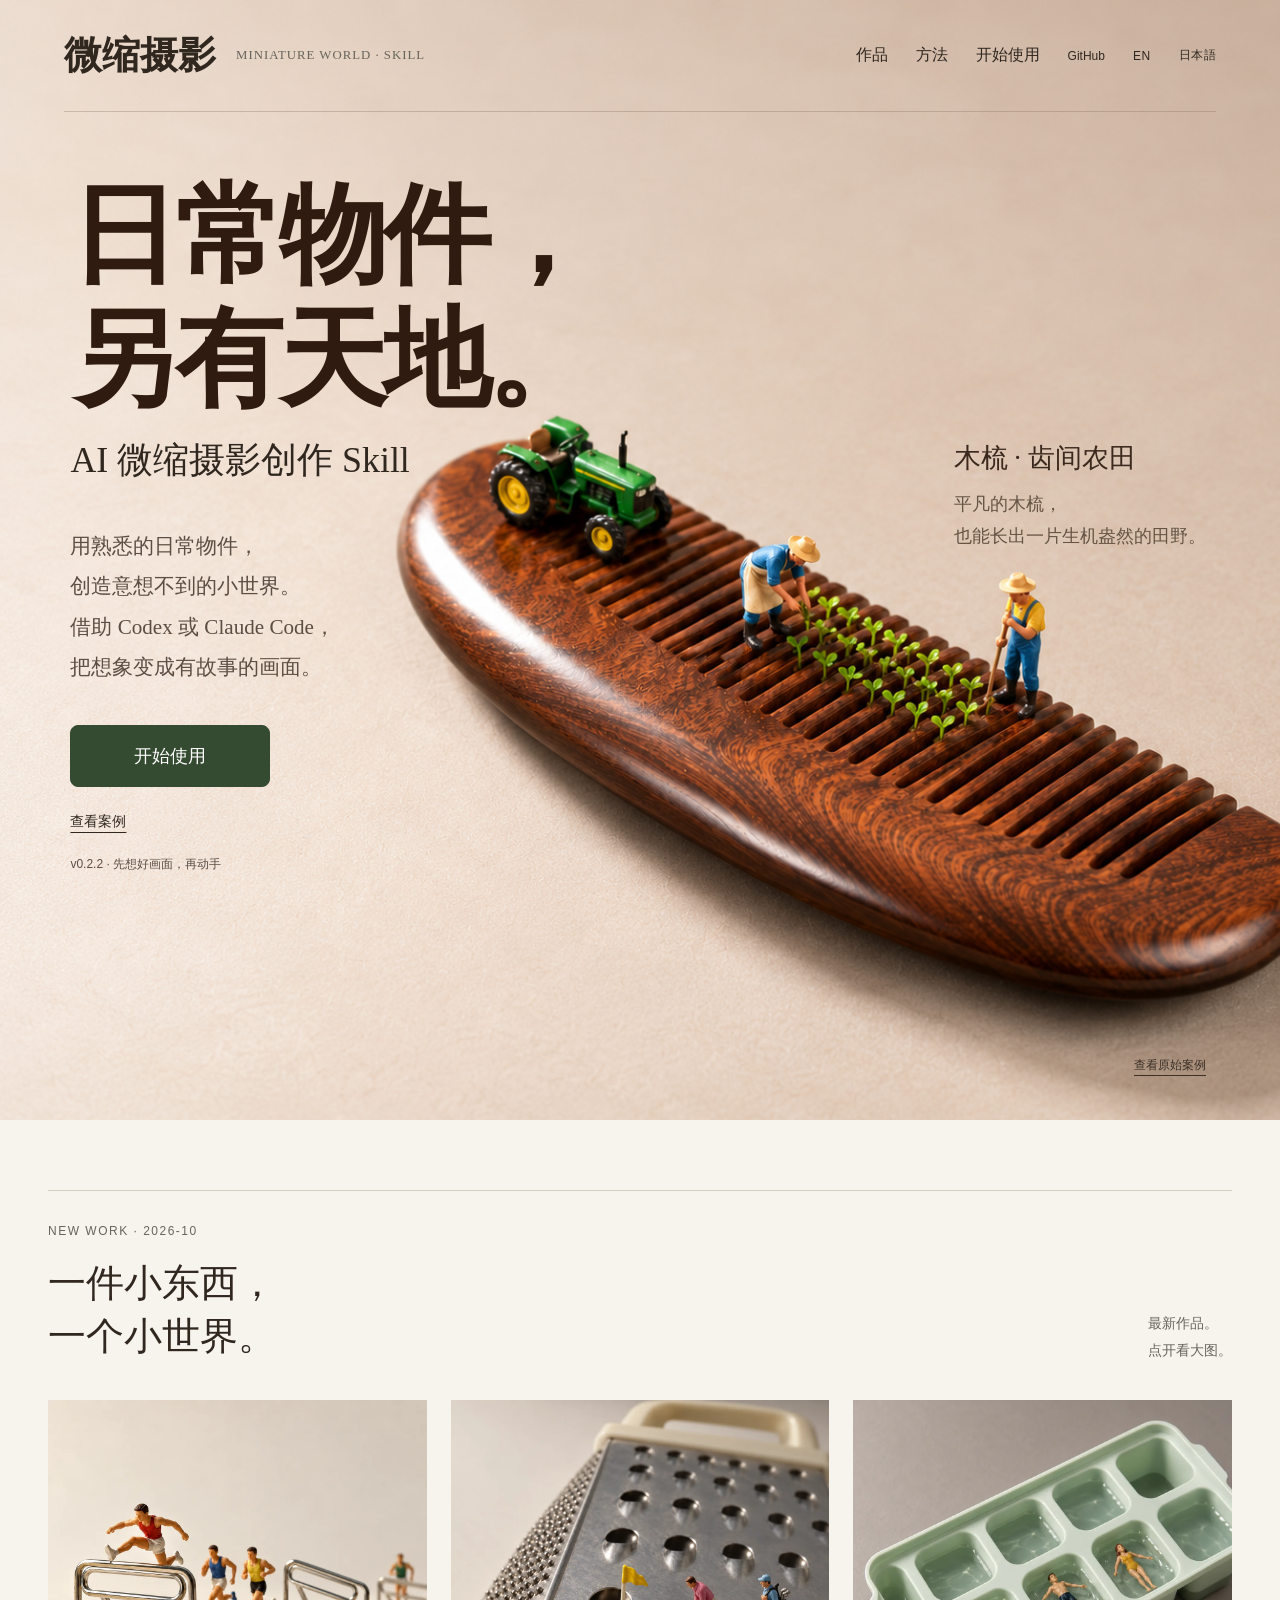
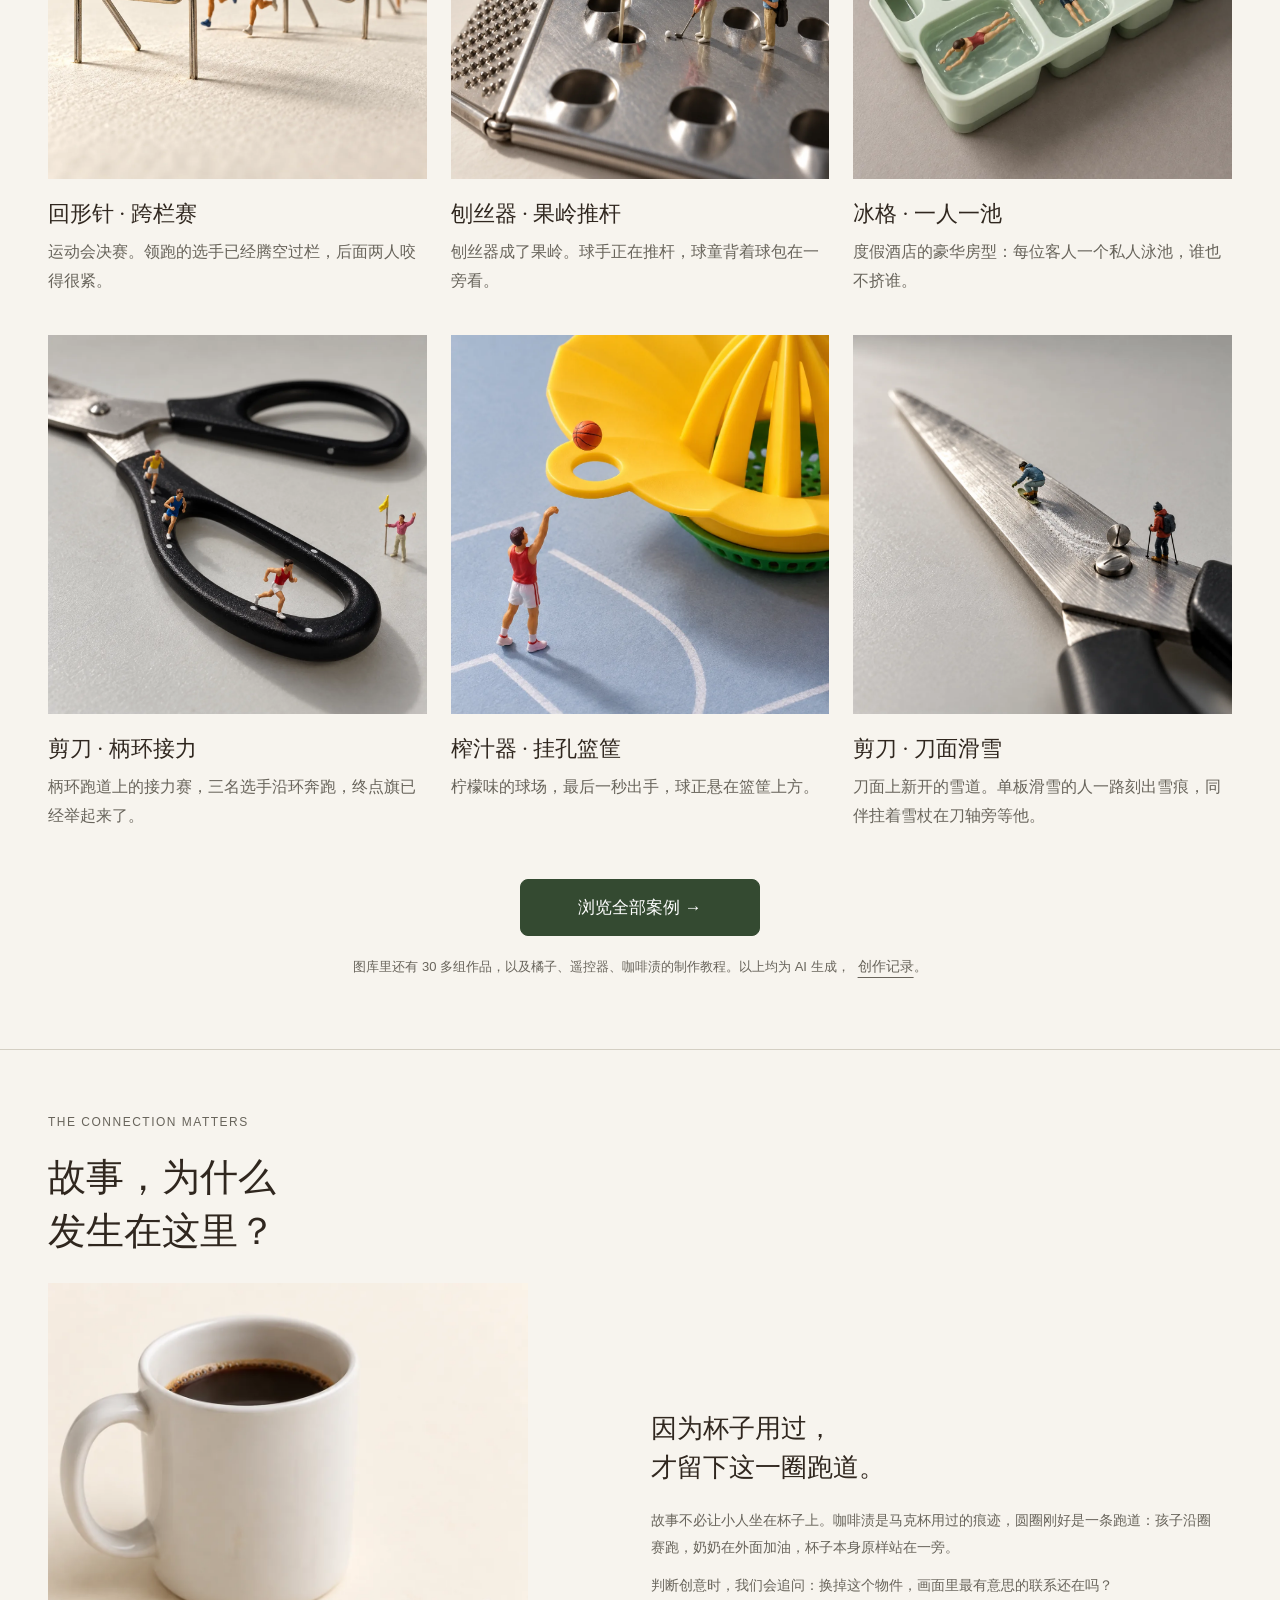
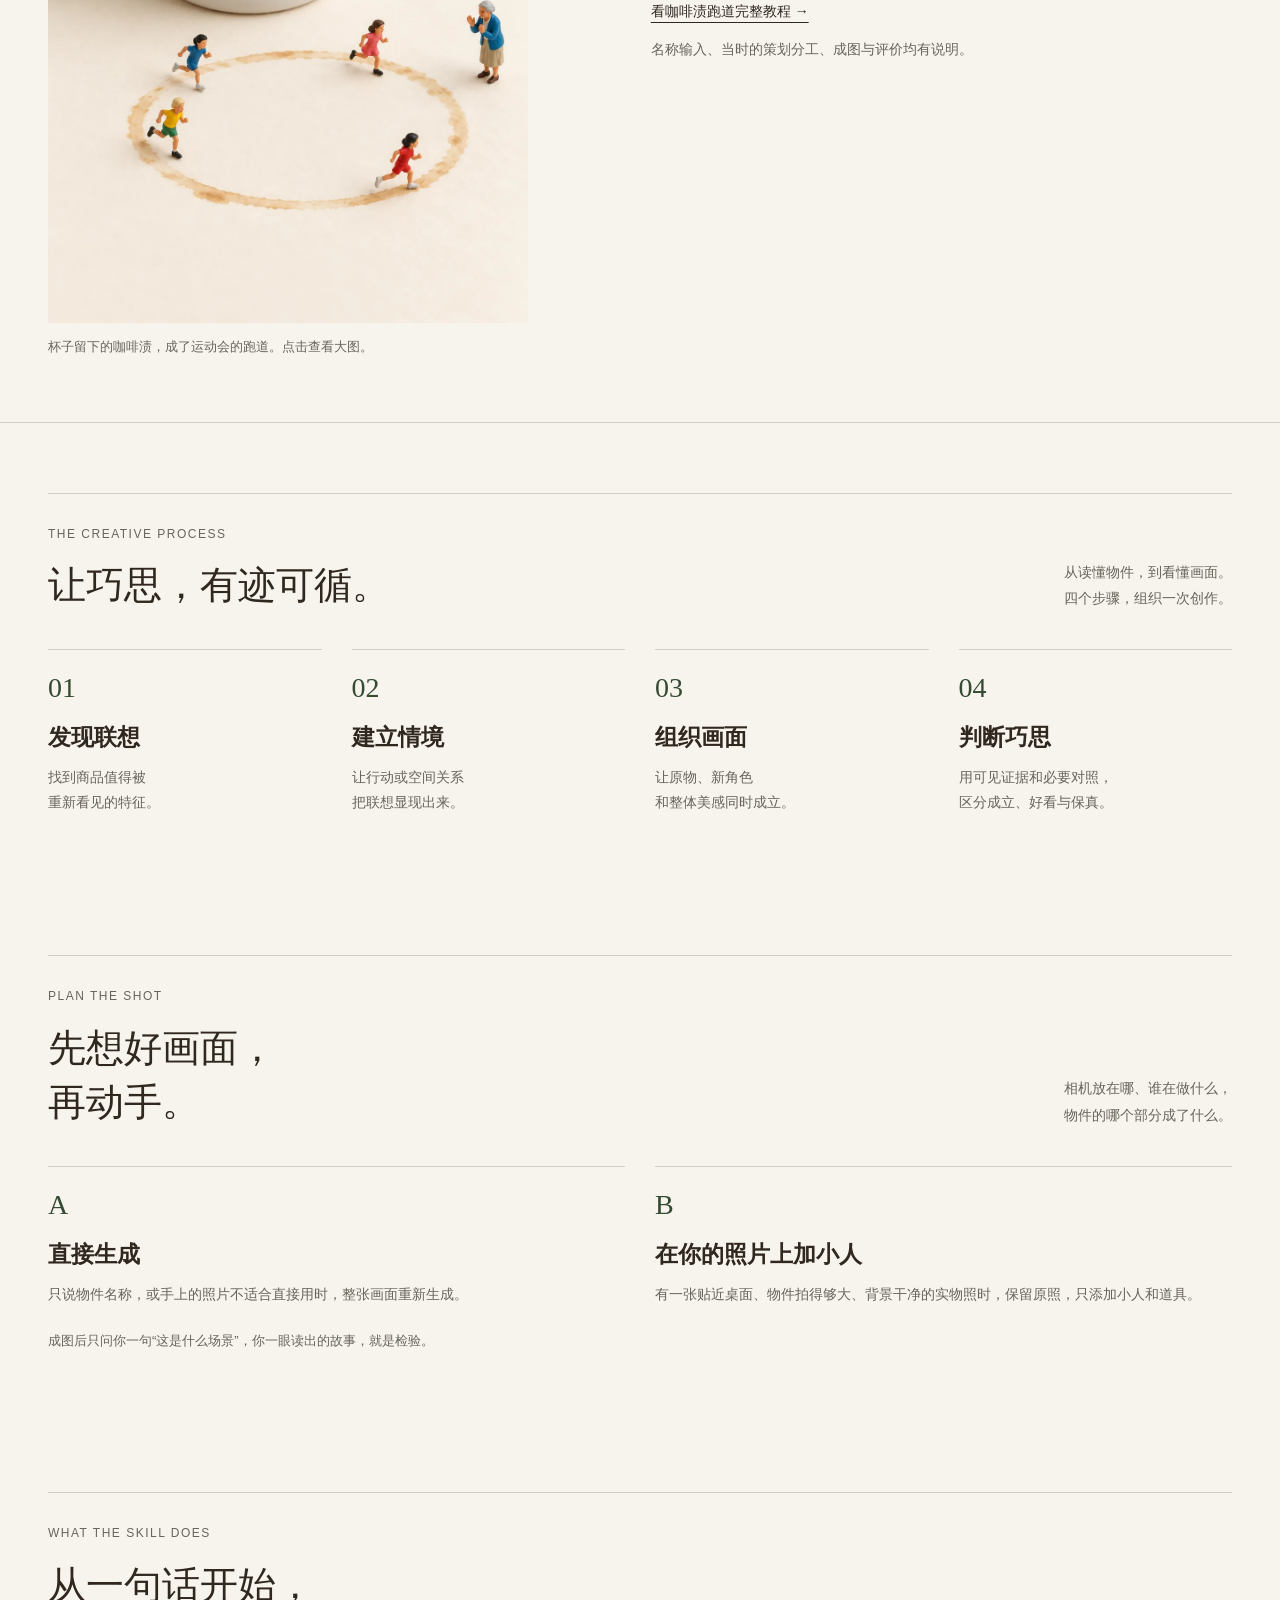
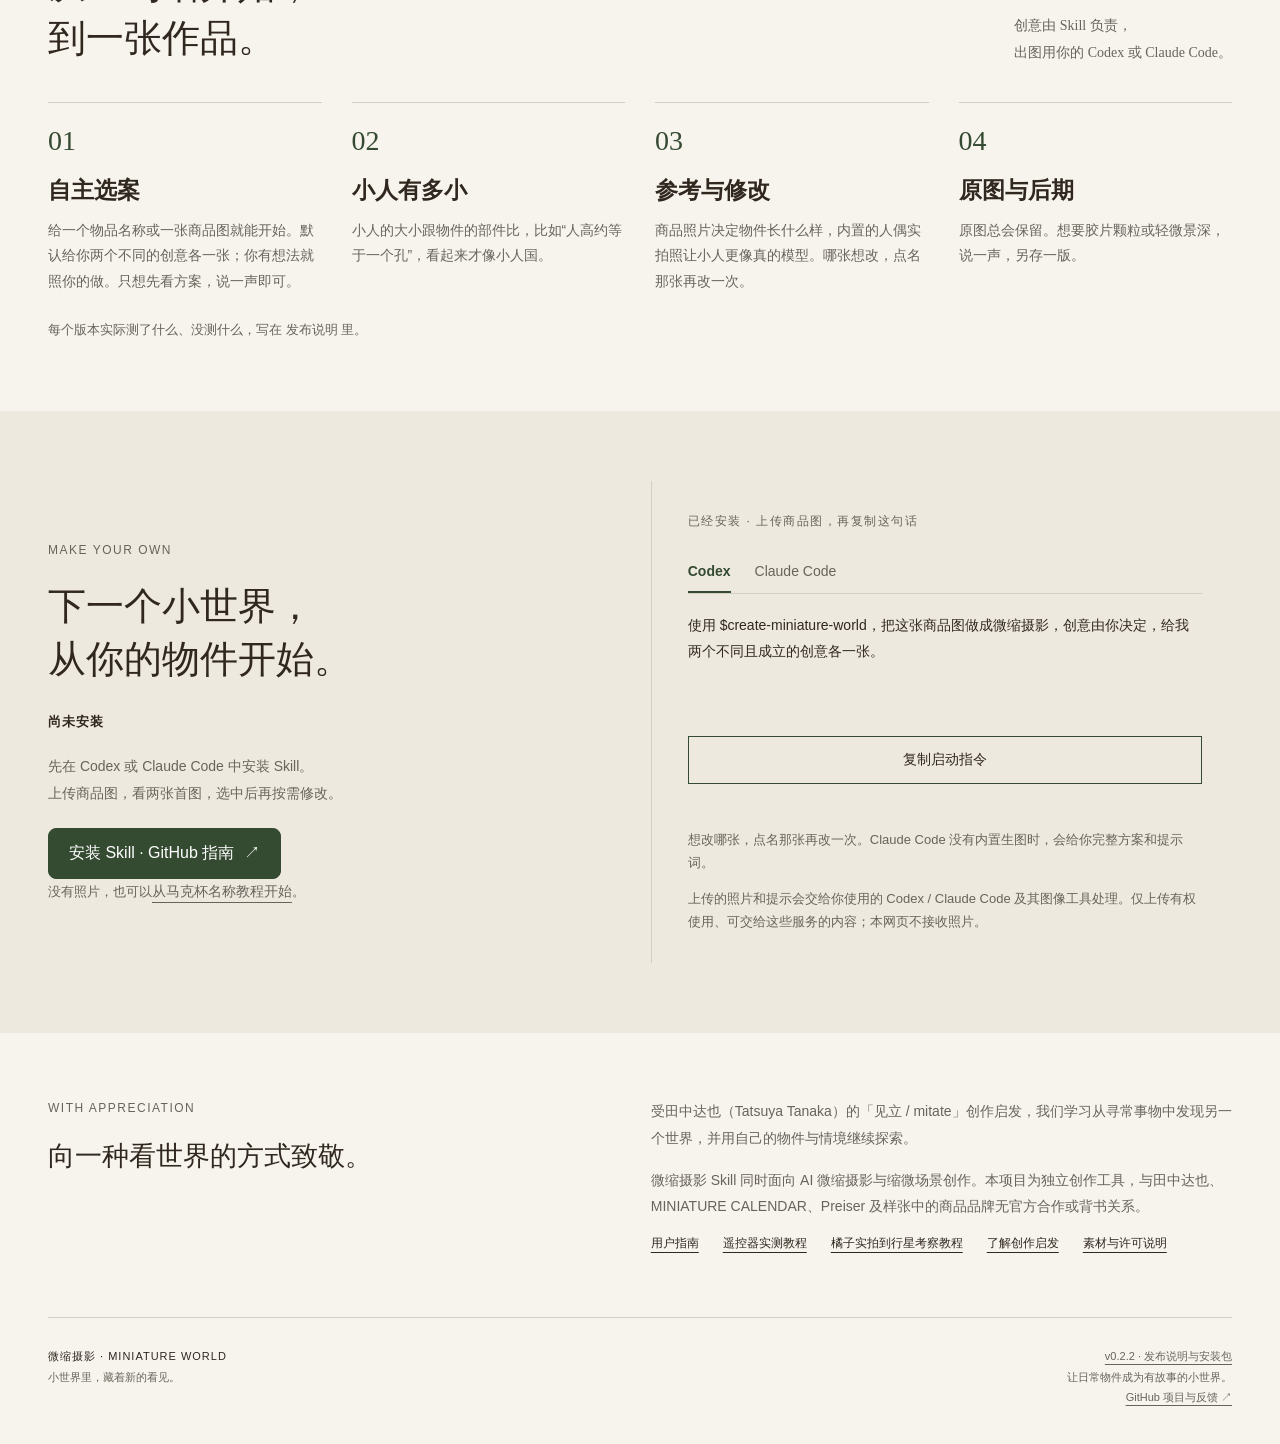
==== commit 8d1ce76f: "Add English and Japanese homepages with language switcher" ====
--- a/site/index.html
+++ b/site/index.html
@@ -5,6 +5,7 @@
 <title>微缩摄影 Skill · Miniature World — 让日常物件成为有故事的小世界</title>
 <meta name="description" content="受田中达也 Tatsuya Tanaka 的见立 mitate 启发，探索 AI 微缩摄影与缩微场景创作。给 Codex 与 Claude Code 用的 Skill：从一个日常物件想出故事，生成一张微缩摄影。">
 <link rel="canonical" href="https://denggui-ai.github.io/create-miniature-world/site/">
+<link rel="alternate" hreflang="zh-CN" href="https://denggui-ai.github.io/create-miniature-world/site/"><link rel="alternate" hreflang="en" href="https://denggui-ai.github.io/create-miniature-world/site/en/"><link rel="alternate" hreflang="ja" href="https://denggui-ai.github.io/create-miniature-world/site/ja/"><link rel="alternate" hreflang="x-default" href="https://denggui-ai.github.io/create-miniature-world/site/">
 <meta property="og:url" content="https://denggui-ai.github.io/create-miniature-world/site/"><meta property="og:image" content="https://denggui-ai.github.io/create-miniature-world/site/img/og-home.jpg">
 <meta property="og:title" content="微缩摄影 Skill · 日常物件，另有天地。"><meta property="og:description" content="回形针成了跨栏，剪刀柄环成了跑道。把日常物件变成有故事的小世界，用 Codex 或 Claude Code 生成。"><meta property="og:type" content="website">
 <link rel="icon" href="data:image/svg+xml,%3Csvg xmlns=%22http://www.w3.org/2000/svg%22 viewBox=%220 0 32 32%22%3E%3Crect width=%2232%22 height=%2232%22 rx=%226%22 fill=%22%23344a31%22/%3E%3Ctext x=%2216%22 y=%2223%22 font-size=%2218%22 text-anchor=%22middle%22 fill=%22%23fff%22%3E%E5%BE%AE%3C/text%3E%3C/svg%3E"><link rel="stylesheet" href="style.css"><script src="script.js" defer></script>
@@ -13,7 +14,7 @@
 <a class="skip" href="#main">跳到正文</a>
 <main id="main">
 <div class="hero-stage">
-<header class="header wrap" role="banner"><a class="brand" href="#main" aria-label="微缩摄影首页"><span class="brand-cn">微缩摄影</span><span class="brand-en">MINIATURE WORLD · SKILL</span></a><nav aria-label="主导航"><a href="#latest-cases">作品</a><a href="#method">方法</a><a class="nav-start" href="#start">开始使用</a><a class="nav-github" href="https://github.com/denggui-ai/create-miniature-world">GitHub</a></nav></header>
+<header class="header wrap" role="banner"><a class="brand" href="#main" aria-label="微缩摄影首页"><span class="brand-cn">微缩摄影</span><span class="brand-en">MINIATURE WORLD · SKILL</span></a><nav aria-label="主导航"><a href="#latest-cases">作品</a><a href="#method">方法</a><a class="nav-start" href="#start">开始使用</a><a class="nav-github" href="https://github.com/denggui-ai/create-miniature-world">GitHub</a><a class="nav-lang" href="en/" hreflang="en" lang="en">EN</a><a class="nav-lang" href="ja/" hreflang="ja" lang="ja">日本語</a></nav></header>
 <section class="hero" aria-label="微缩摄影介绍">
 <div class="hero-copy"><h1>日常物件，<br>另有天地。</h1><p class="hero-lead">AI 微缩摄影创作 Skill</p><p class="hero-description">用熟悉的日常物件，<br>创造意想不到的小世界。<br>借助 Codex 或 Claude Code，<br>把想象变成有故事的画面。</p><div class="actions"><a class="button primary" href="#start">开始使用</a><a class="text-link" href="#latest-cases">查看案例</a></div><p class="hero-meta">v0.2.2 · 先想好画面，再动手</p></div>
 <img class="hero-mobile" src="img/hero-comb.webp" width="1340" height="1174" alt="木梳与微缩农人构成的农田，网页展示适配图" fetchpriority="high">
--- a/site/style.css
+++ b/site/style.css
@@ -81,3 +81,13 @@
 @media(max-width:680px){#latest-cases .new-grid{grid-template-columns:1fr;gap:32px}}
 .gallery-grid.v02-grid .gallery-card img{aspect-ratio:1/1;object-fit:cover;object-position:50% 55%}
 #latest-cases{border-top:0}#latest-cases .latest-foot{display:flex;flex-direction:column;align-items:center;text-align:center;gap:18px;margin-top:48px}#latest-cases .latest-cta{font-size:17px;padding:16px 34px;min-width:240px;text-align:center}#latest-cases .latest-foot .small-note{max-width:640px}#latest-cases .latest-foot .text-link{margin-left:8px}
+
+/* Language versions: keep the switcher visible on small screens; use Latin / Japanese fonts. */
+nav>a.nav-lang{display:inline;font-family:Arial,sans-serif;font-size:12px;letter-spacing:.04em}
+html[lang="en"]{--serif:Georgia,"Times New Roman",serif}
+html[lang="ja"]{--serif:"Hiragino Mincho ProN","Yu Mincho","Noto Serif CJK JP",serif}
+html[lang="ja"] body{font-family:"Hiragino Sans","Yu Gothic","Noto Sans CJK JP",sans-serif}
+nav>a{white-space:nowrap}
+html[lang="en"] .hero h1{font-size:clamp(40px,5vw,80px)}
+html[lang="ja"] .hero h1{font-size:clamp(38px,4.4vw,72px)}
+@media(max-width:680px){html[lang="en"] .hero h1{font-size:40px}html[lang="ja"] .hero h1{font-size:34px}html[lang="ja"] .brand-cn{font-size:20px;white-space:nowrap}}
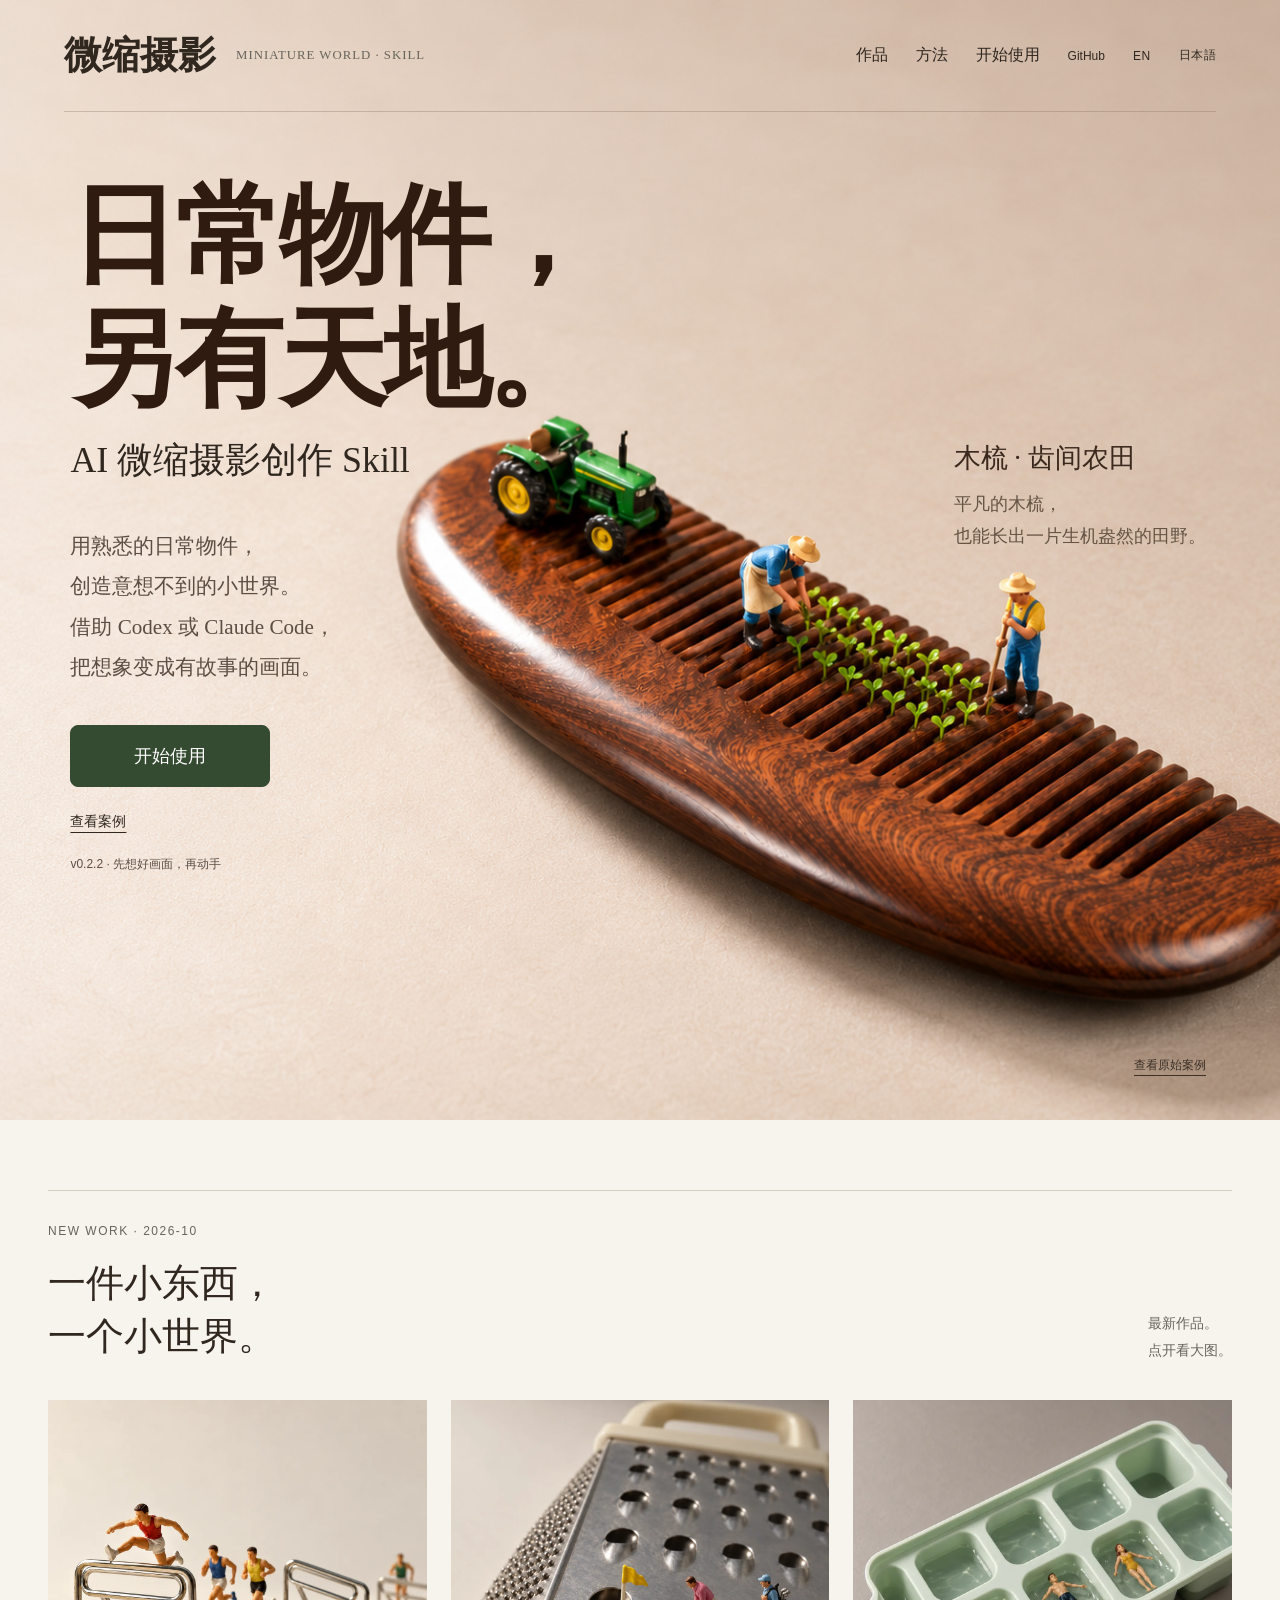
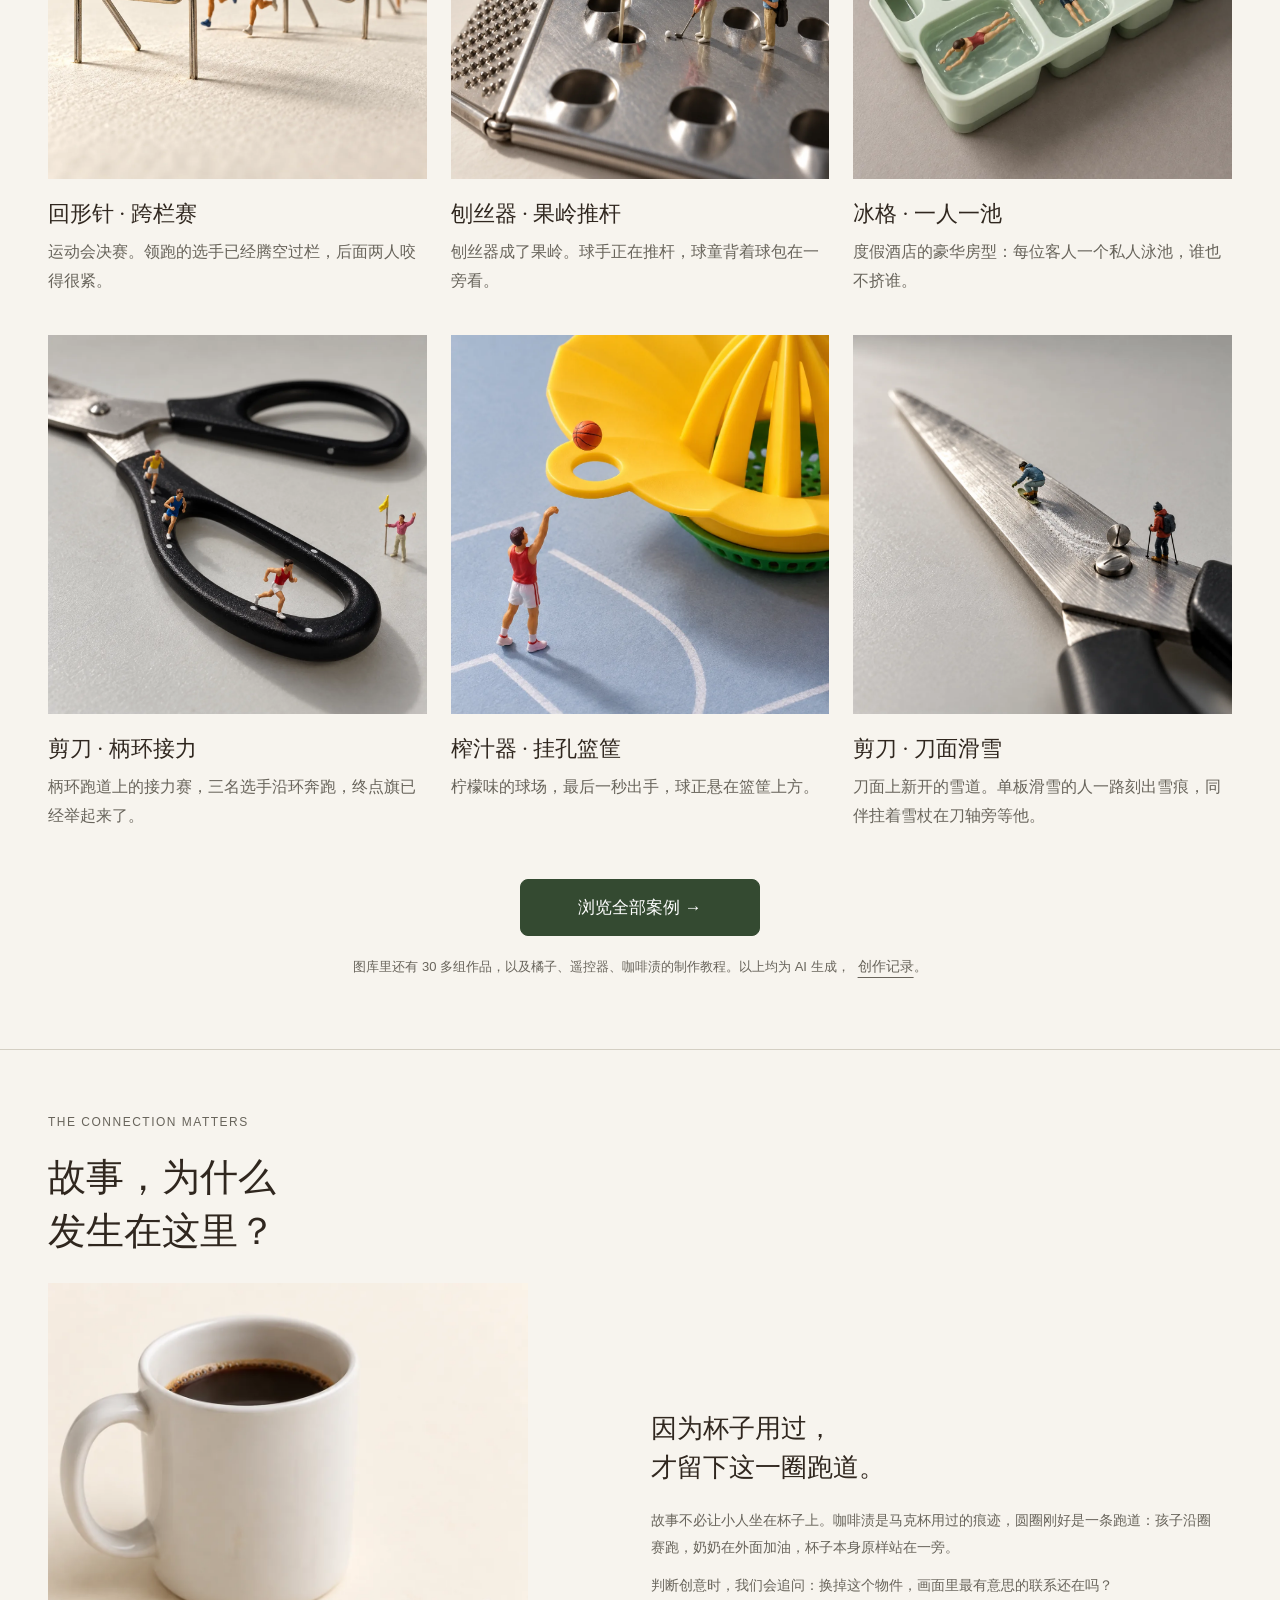
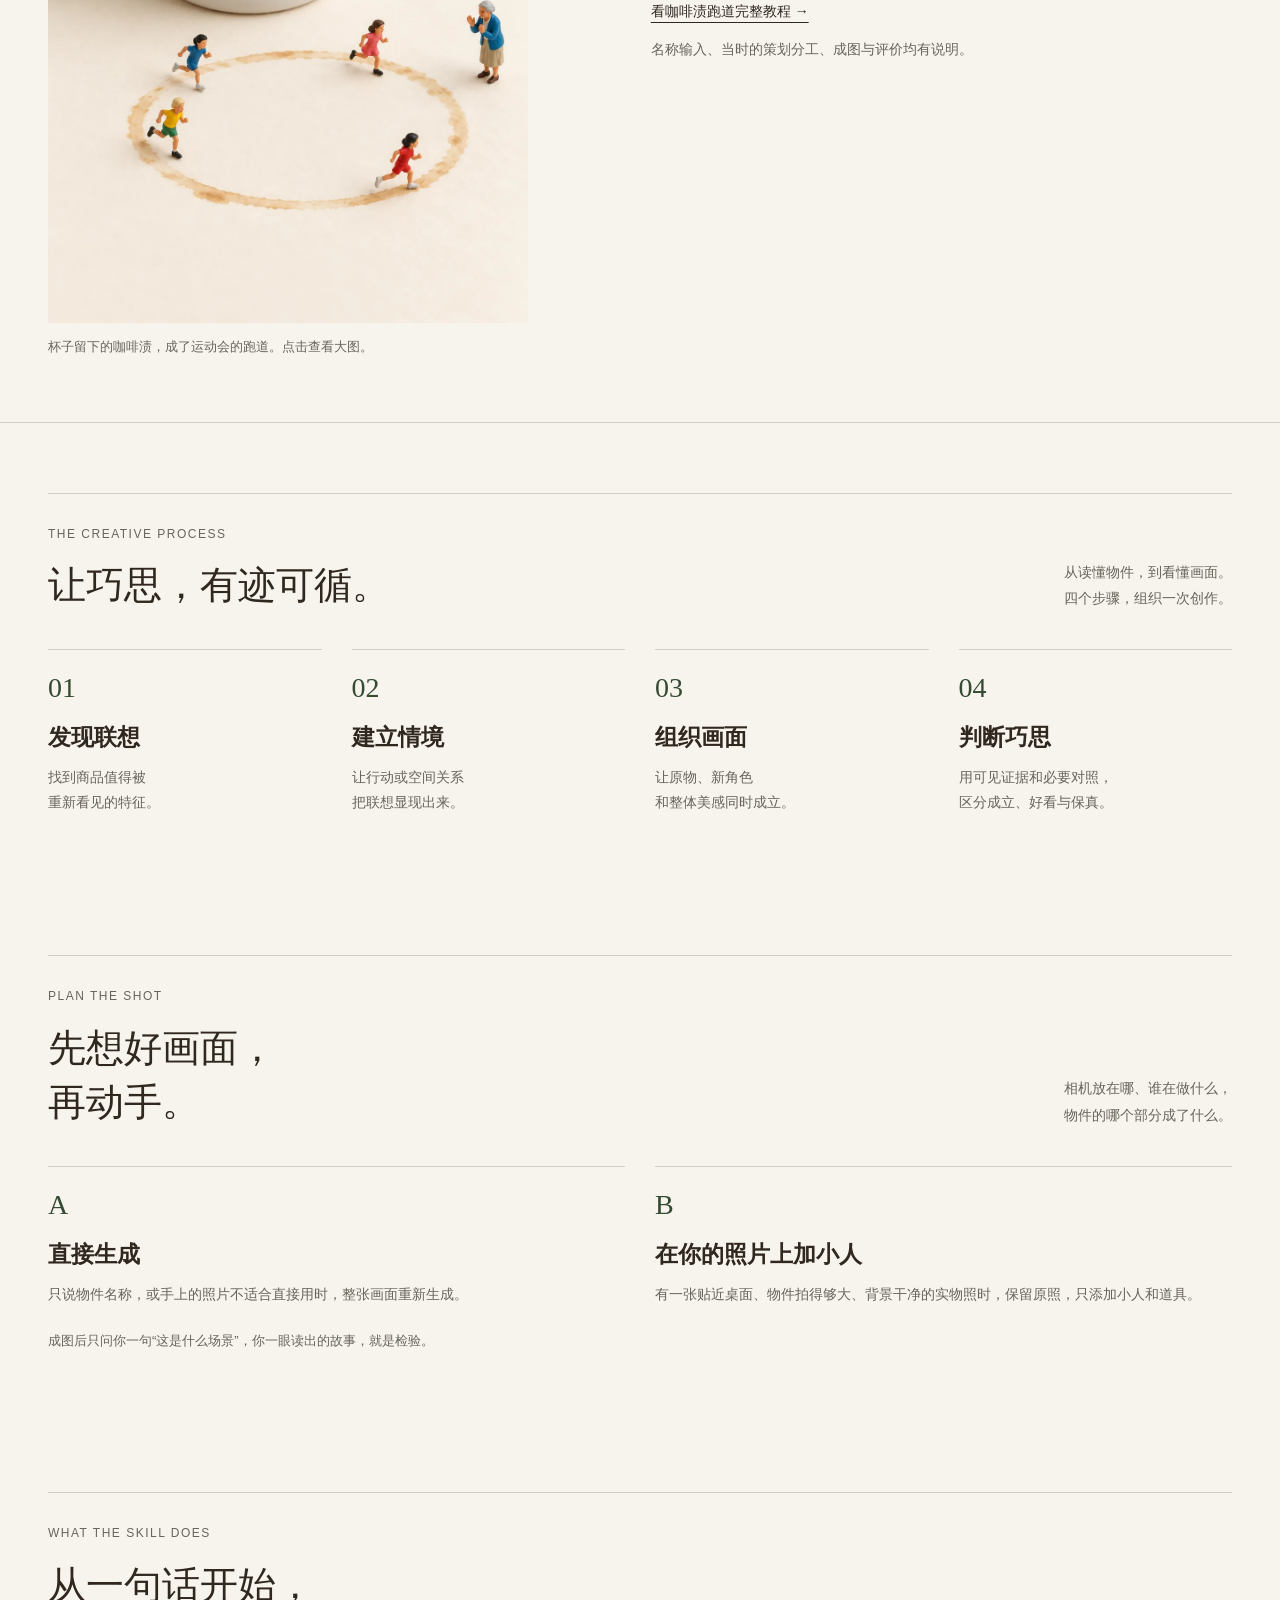
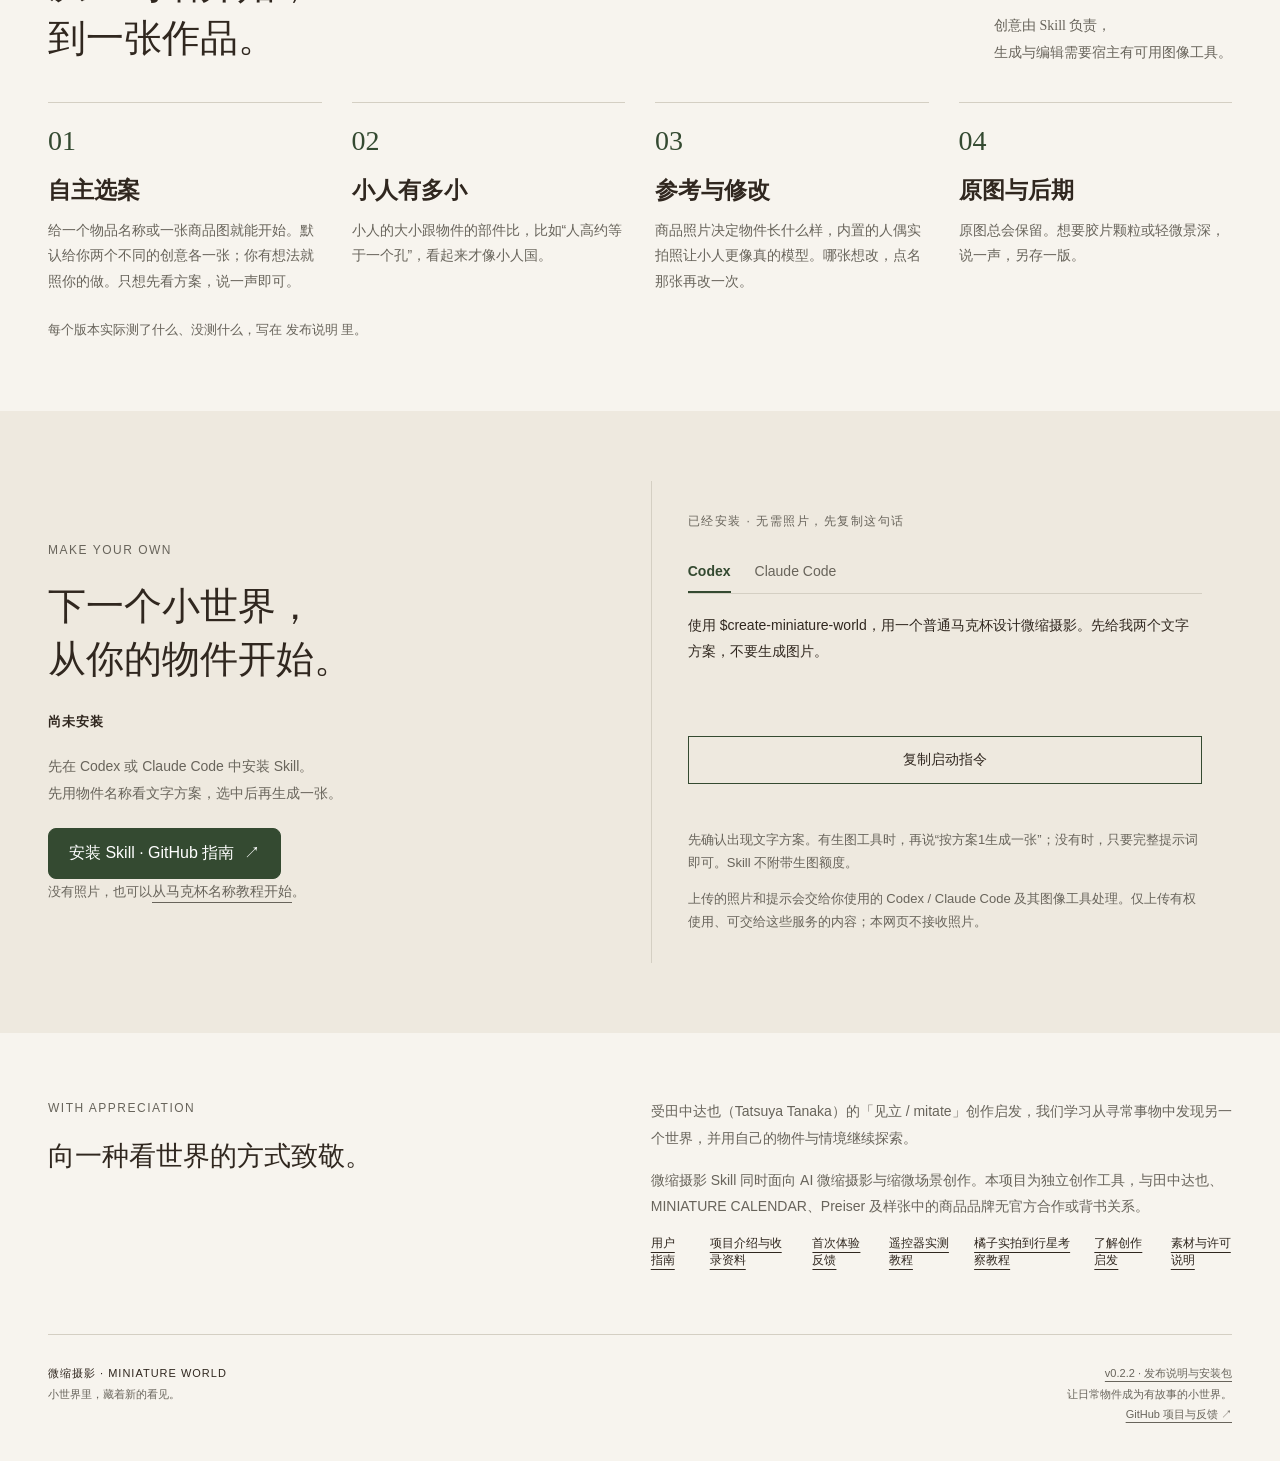
==== commit 328baf62: "docs: improve first-use guidance and project discovery" ====
--- a/site/index.html
+++ b/site/index.html
@@ -27,9 +27,9 @@
 <section class="detail-section" id="connection"><div class="wrap detail-inner"><div><p class="eyebrow">THE CONNECTION MATTERS</p><h2>故事，为什么<br>发生在这里？</h2><figure class="connection-figure"><button class="image-button" type="button" data-image="img/mug-coffee-ring-track-20261012.webp" data-caption="马克杯 · 咖啡渍跑道｜杯子留下的咖啡渍成了运动会跑道，孩子们赛跑，奶奶在一旁加油。" aria-label="放大马克杯咖啡渍跑道案例"><img src="img/mug-coffee-ring-track-20261012.webp" alt="白色马克杯旁的咖啡渍圈成为跑道，四个微缩孩子赛跑，奶奶在圈外加油" width="1086" height="1448" loading="lazy" decoding="async"></button><figcaption>杯子留下的咖啡渍，成了运动会的跑道。点击查看大图。</figcaption></figure></div><div class="detail-copy"><p class="big-copy">因为杯子用过，<br>才留下这一圈跑道。</p><p>故事不必让小人坐在杯子上。咖啡渍是马克杯用过的痕迹，圆圈刚好是一条跑道：孩子沿圈赛跑，奶奶在外面加油，杯子本身原样站在一旁。</p><p>判断创意时，我们会追问：换掉这个物件，画面里最有意思的联系还在吗？</p><a class="text-link" href="coffee-ring.html">看咖啡渍跑道完整教程 →</a><p class="detail-foot">名称输入、当时的策划分工、成图与评价均有说明。</p></div></div></section>
 <section id="method" class="section wrap"><div class="section-heading"><div><p class="eyebrow">THE CREATIVE PROCESS</p><h2>让巧思，有迹可循。</h2></div><p>从读懂物件，到看懂画面。<br>四个步骤，组织一次创作。</p></div><div class="method-grid"><article><span class="number">01</span><h3>发现联想</h3><p>找到商品值得被<br>重新看见的特征。</p></article><article><span class="number">02</span><h3>建立情境</h3><p>让行动或空间关系<br>把联想显现出来。</p></article><article><span class="number">03</span><h3>组织画面</h3><p>让原物、新角色<br>和整体美感同时成立。</p></article><article><span class="number">04</span><h3>判断巧思</h3><p>用可见证据和必要对照，<br>区分成立、好看与保真。</p></article></div></section>
 <section id="styles" class="section wrap"><div class="section-heading"><div><p class="eyebrow">PLAN THE SHOT</p><h2>先想好画面，<br>再动手。</h2></div><p>相机放在哪、谁在做什么，<br>物件的哪个部分成了什么。</p></div><div class="method-grid style-grid"><article><span class="number">A</span><h3>直接生成</h3><p>只说物件名称，或手上的照片不适合直接用时，整张画面重新生成。</p></article><article><span class="number">B</span><h3>在你的照片上加小人</h3><p>有一张贴近桌面、物件拍得够大、背景干净的实物照时，保留原照，只添加小人和道具。</p></article></div><p class="small-note">成图后只问你一句“这是什么场景”，你一眼读出的故事，就是检验。</p></section>
-<section id="capabilities" class="section wrap"><div class="section-heading"><div><p class="eyebrow">WHAT THE SKILL DOES</p><h2>从一句话开始，<br>到一张作品。</h2></div><p>创意由 Skill 负责，<br>出图用你的 Codex 或 Claude Code。</p></div><div class="method-grid"><article><span class="number">01</span><h3>自主选案</h3><p>给一个物品名称或一张商品图就能开始。默认给你两个不同的创意各一张；你有想法就照你的做。只想先看方案，说一声即可。</p></article><article><span class="number">02</span><h3>小人有多小</h3><p>小人的大小跟物件的部件比，比如“人高约等于一个孔”，看起来才像小人国。</p></article><article><span class="number">03</span><h3>参考与修改</h3><p>商品照片决定物件长什么样，内置的人偶实拍照让小人更像真的模型。哪张想改，点名那张再改一次。</p></article><article><span class="number">04</span><h3>原图与后期</h3><p>原图总会保留。想要胶片颗粒或轻微景深，说一声，另存一版。</p></article></div><p class="small-note capability-proof">每个版本实际测了什么、没测什么，写在 <a href="https://github.com/denggui-ai/create-miniature-world/releases">发布说明</a> 里。</p></section>
-<section id="start" class="start-section"><div class="wrap start-inner"><div><p class="eyebrow">MAKE YOUR OWN</p><h2>下一个小世界，<br>从你的物件开始。</h2><p class="setup-label">尚未安装</p><p class="start-description">先在 Codex 或 Claude Code 中安装 Skill。<br>上传商品图，看两张首图，选中后再按需修改。</p><a class="button primary install-link" href="https://github.com/denggui-ai/create-miniature-world/blob/main/docs/INSTALL.md">安装 Skill · GitHub 指南 <span aria-hidden="true">↗</span></a><p class="small-note">没有照片，也可以<a class="text-link" href="coffee-ring.html#try-it">从马克杯名称教程开始</a>。</p></div><div class="start-card"><p class="eyebrow">已经安装 · 上传商品图，再复制这句话</p><div class="host-buttons" role="group" aria-label="选择使用环境"><button type="button" data-host="codex" aria-pressed="true">Codex</button><button type="button" data-host="claude" aria-pressed="false">Claude Code</button></div><pre id="prompt">使用 $create-miniature-world，把这张商品图做成微缩摄影，创意由你决定，给我两个不同且成立的创意各一张。</pre><button class="button copy" type="button" id="copy">复制启动指令</button><p id="copy-status" role="status" aria-live="polite"></p><p class="tool-note">想改哪张，点名那张再改一次。Claude Code 没有内置生图时，会给你完整方案和提示词。</p><p class="tool-note">上传的照片和提示会交给你使用的 Codex / Claude Code 及其图像工具处理。仅上传有权使用、可交给这些服务的内容；本网页不接收照片。</p></div></div></section>
-<section class="about-section wrap"><div><p class="eyebrow">WITH APPRECIATION</p><h2>向一种看世界的方式致敬。</h2></div><div><p>受田中达也（Tatsuya Tanaka）的「见立 / mitate」创作启发，我们学习从寻常事物中发现另一个世界，并用自己的物件与情境继续探索。</p><p>微缩摄影 Skill 同时面向 AI 微缩摄影与缩微场景创作。本项目为独立创作工具，与田中达也、MINIATURE CALENDAR、Preiser 及样张中的商品品牌无官方合作或背书关系。</p><div class="about-links"><a href="../docs/USER-GUIDE.html">用户指南</a><a href="remote-control.html">遥控器实测教程</a><a href="orange.html">橘子实拍到行星考察教程</a><a href="https://miniature-calendar.com/about/">了解创作启发</a><a href="https://github.com/denggui-ai/create-miniature-world/blob/main/THIRD_PARTY_NOTICES.md">素材与许可说明</a></div></div></section>
+<section id="capabilities" class="section wrap"><div class="section-heading"><div><p class="eyebrow">WHAT THE SKILL DOES</p><h2>从一句话开始，<br>到一张作品。</h2></div><p>创意由 Skill 负责，<br>生成与编辑需要宿主有可用图像工具。</p></div><div class="method-grid"><article><span class="number">01</span><h3>自主选案</h3><p>给一个物品名称或一张商品图就能开始。默认给你两个不同的创意各一张；你有想法就照你的做。只想先看方案，说一声即可。</p></article><article><span class="number">02</span><h3>小人有多小</h3><p>小人的大小跟物件的部件比，比如“人高约等于一个孔”，看起来才像小人国。</p></article><article><span class="number">03</span><h3>参考与修改</h3><p>商品照片决定物件长什么样，内置的人偶实拍照让小人更像真的模型。哪张想改，点名那张再改一次。</p></article><article><span class="number">04</span><h3>原图与后期</h3><p>原图总会保留。想要胶片颗粒或轻微景深，说一声，另存一版。</p></article></div><p class="small-note capability-proof">每个版本实际测了什么、没测什么，写在 <a href="https://github.com/denggui-ai/create-miniature-world/releases">发布说明</a> 里。</p></section>
+<section id="start" class="start-section"><div class="wrap start-inner"><div><p class="eyebrow">MAKE YOUR OWN</p><h2>下一个小世界，<br>从你的物件开始。</h2><p class="setup-label">尚未安装</p><p class="start-description">先在 Codex 或 Claude Code 中安装 Skill。<br>先用物件名称看文字方案，选中后再生成一张。</p><a class="button primary install-link" href="https://github.com/denggui-ai/create-miniature-world/blob/main/docs/INSTALL.md">安装 Skill · GitHub 指南 <span aria-hidden="true">↗</span></a><p class="small-note">没有照片，也可以<a class="text-link" href="coffee-ring.html#try-it">从马克杯名称教程开始</a>。</p></div><div class="start-card"><p class="eyebrow">已经安装 · 无需照片，先复制这句话</p><div class="host-buttons" role="group" aria-label="选择使用环境"><button type="button" data-host="codex" aria-pressed="true">Codex</button><button type="button" data-host="claude" aria-pressed="false">Claude Code</button></div><pre id="prompt">使用 $create-miniature-world，用一个普通马克杯设计微缩摄影。先给我两个文字方案，不要生成图片。</pre><button class="button copy" type="button" id="copy">复制启动指令</button><p id="copy-status" role="status" aria-live="polite"></p><p class="tool-note">先确认出现文字方案。有生图工具时，再说“按方案1生成一张”；没有时，只要完整提示词即可。Skill 不附带生图额度。</p><p class="tool-note">上传的照片和提示会交给你使用的 Codex / Claude Code 及其图像工具处理。仅上传有权使用、可交给这些服务的内容；本网页不接收照片。</p></div></div></section>
+<section class="about-section wrap"><div><p class="eyebrow">WITH APPRECIATION</p><h2>向一种看世界的方式致敬。</h2></div><div><p>受田中达也（Tatsuya Tanaka）的「见立 / mitate」创作启发，我们学习从寻常事物中发现另一个世界，并用自己的物件与情境继续探索。</p><p>微缩摄影 Skill 同时面向 AI 微缩摄影与缩微场景创作。本项目为独立创作工具，与田中达也、MINIATURE CALENDAR、Preiser 及样张中的商品品牌无官方合作或背书关系。</p><div class="about-links"><a href="../docs/USER-GUIDE.html">用户指南</a><a href="https://github.com/denggui-ai/create-miniature-world/blob/main/docs/SHARING.md">项目介绍与收录资料</a><a href="https://github.com/denggui-ai/create-miniature-world/issues/new?template=first_use.md">首次体验反馈</a><a href="remote-control.html">遥控器实测教程</a><a href="orange.html">橘子实拍到行星考察教程</a><a href="https://miniature-calendar.com/about/">了解创作启发</a><a href="https://github.com/denggui-ai/create-miniature-world/blob/main/THIRD_PARTY_NOTICES.md">素材与许可说明</a></div></div></section>
 </main><footer class="wrap footer"><div><strong>微缩摄影 · MINIATURE WORLD</strong><p>小世界里，藏着新的看见。</p></div><div><a href="https://github.com/denggui-ai/create-miniature-world/releases/tag/v0.2.2">v0.2.2 · 发布说明与安装包</a><p>让日常物件成为有故事的小世界。</p><a href="https://github.com/denggui-ai/create-miniature-world">GitHub 项目与反馈 <span aria-hidden="true">↗</span></a></div></footer>
 <dialog id="lightbox" aria-labelledby="lightbox-caption"><button class="close" type="button">关闭大图</button><img id="lightbox-image" alt=""><p id="lightbox-caption"></p></dialog>
 </body></html>
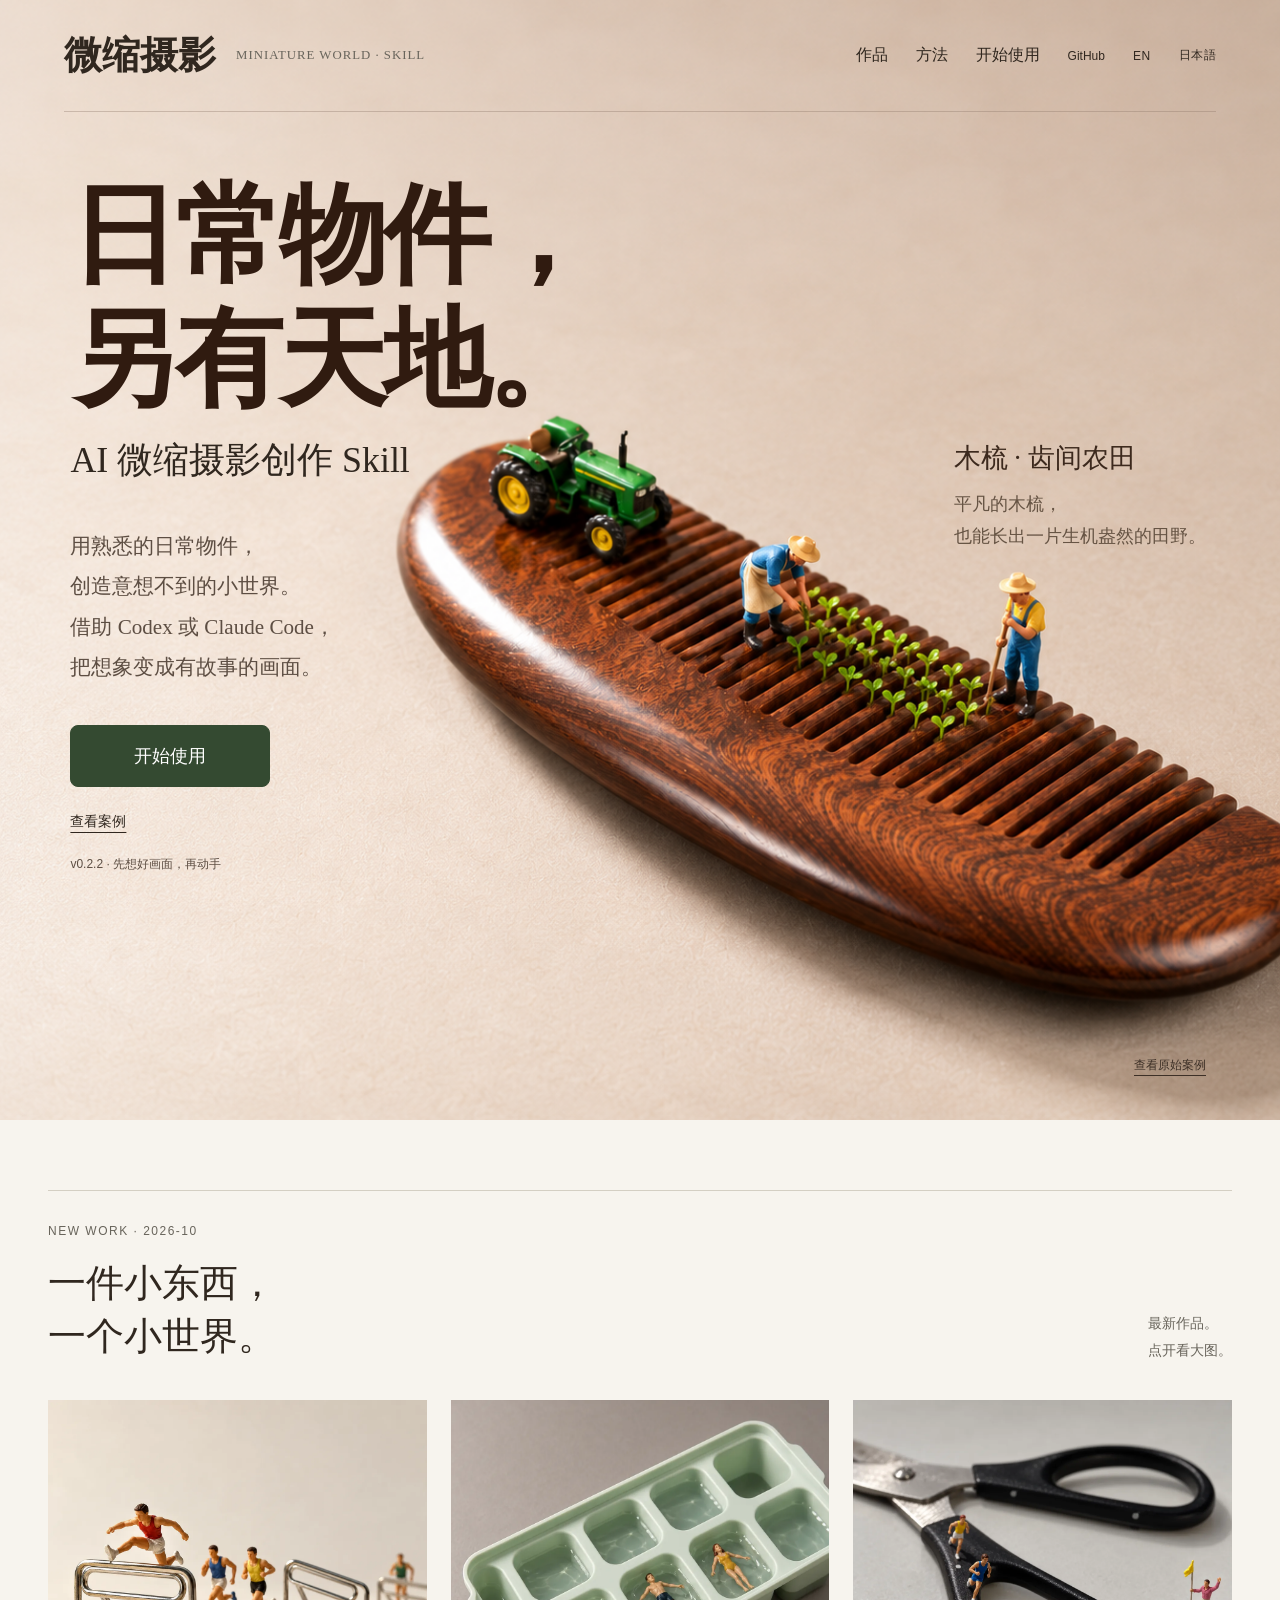
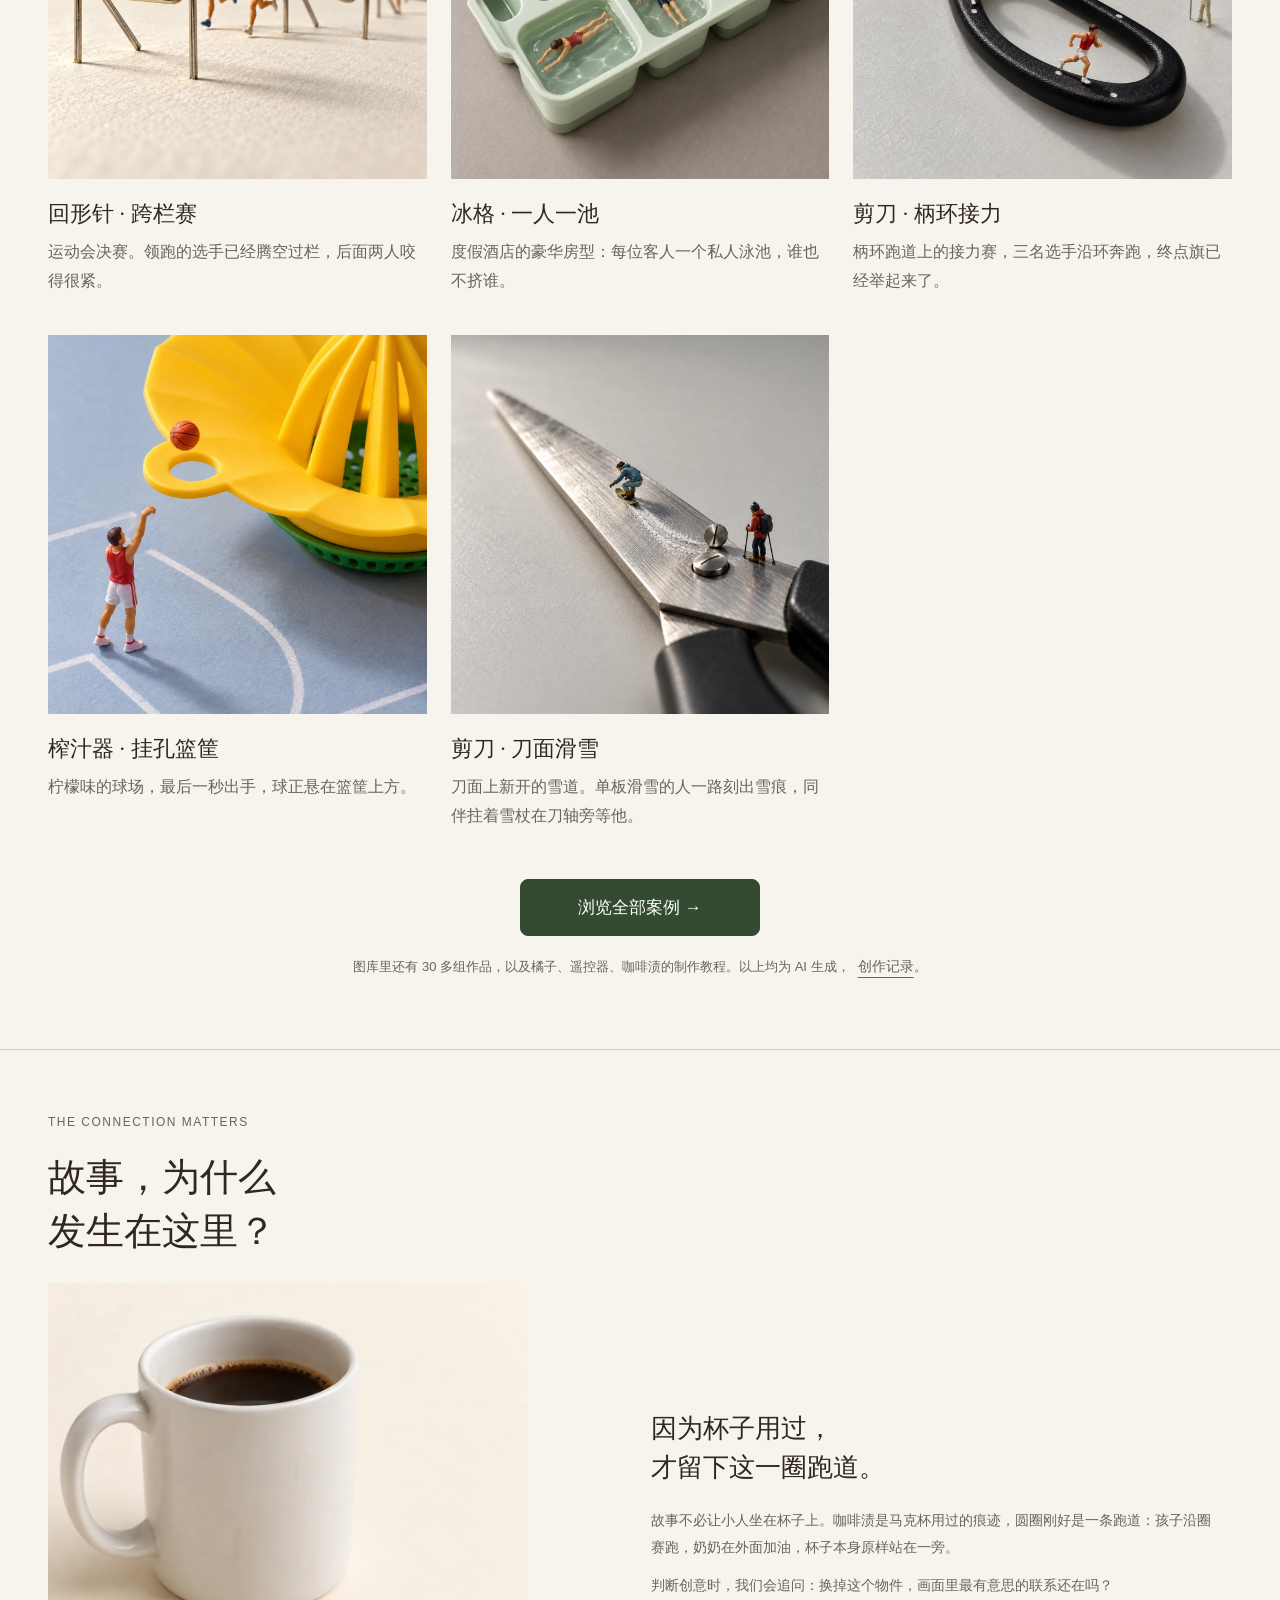
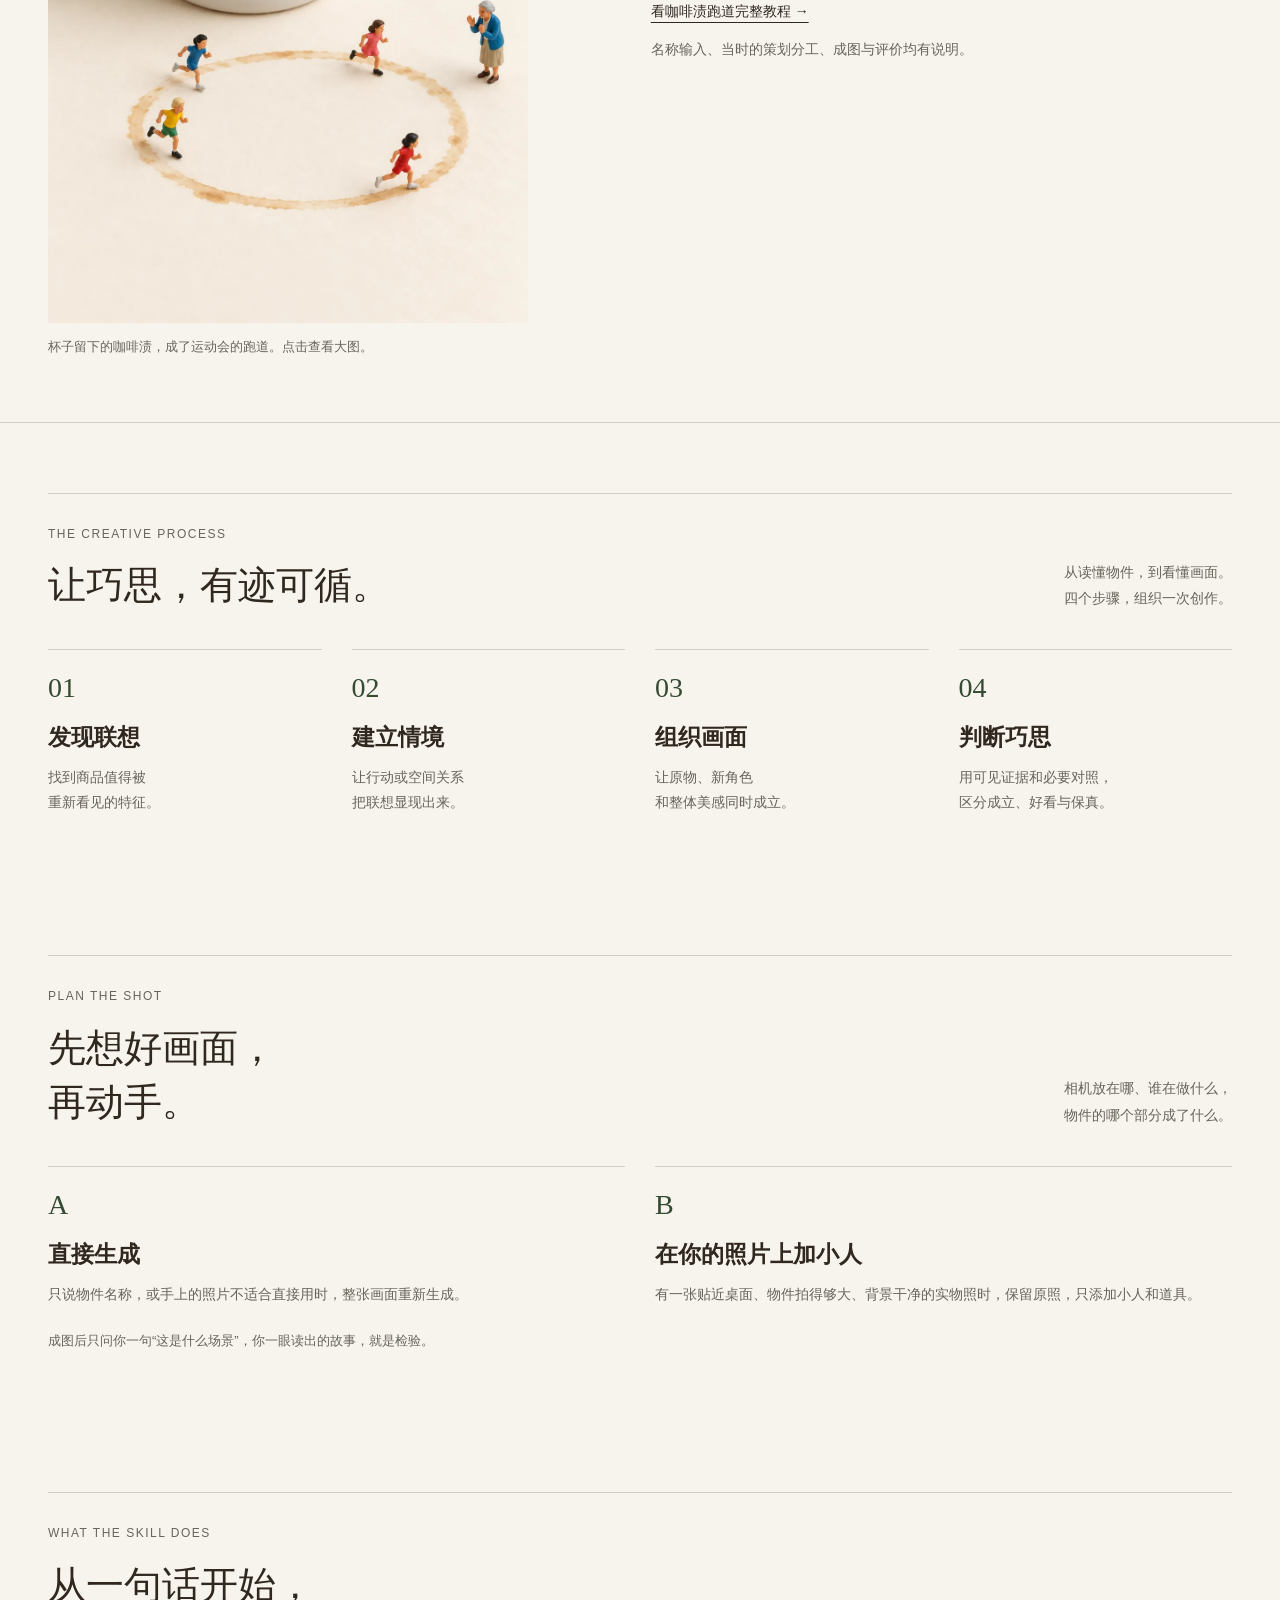
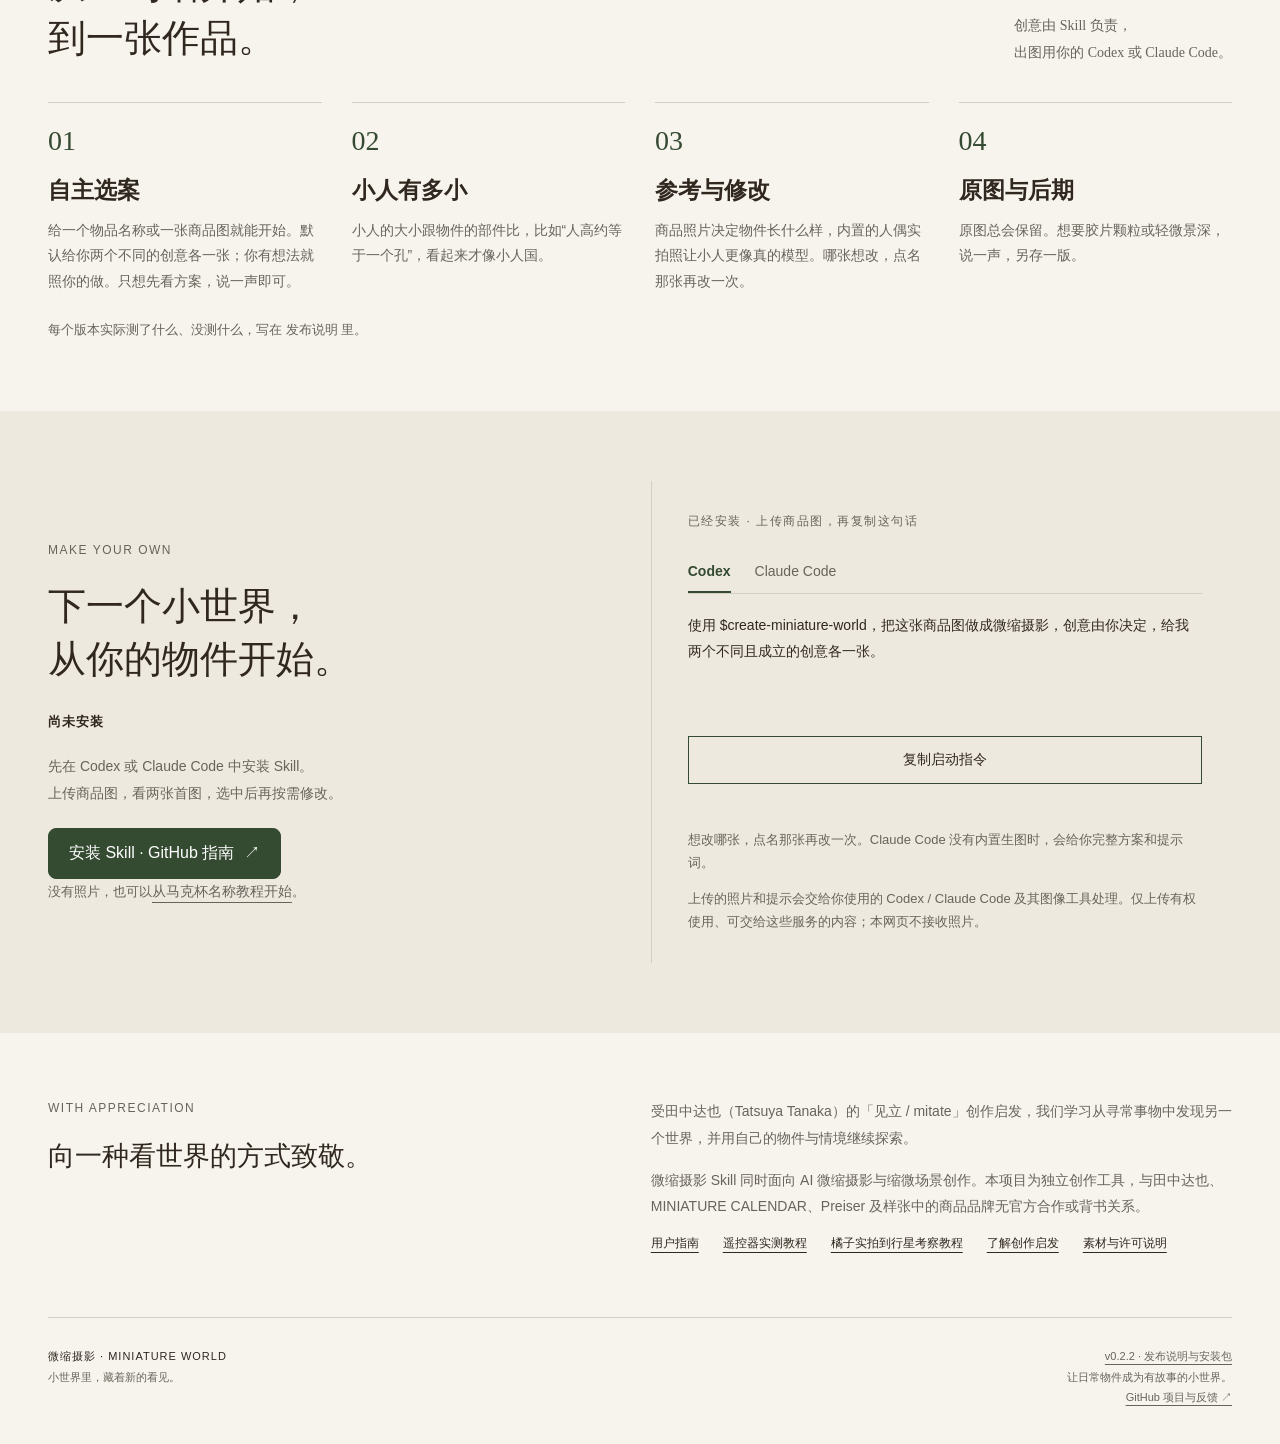
==== commit ed53c8ff: "docs: withdraw grater golf example due to product consistency issues" ====
--- a/site/index.html
+++ b/site/index.html
@@ -23,13 +23,13 @@
 </section>
 </div>
 
-<section id="latest-cases" class="section wrap"><div class="section-heading"><div><p class="eyebrow">NEW WORK · 2026-10</p><h2>一件小东西，<br>一个小世界。</h2></div><p>最新作品。<br>点开看大图。</p></div><div class="new-grid"><article class="story"><button class="image-button" type="button" data-image="img/paperclip-hurdles-20261020.webp" data-caption="回形针 · 跨栏赛｜运动会决赛。领跑的选手已经腾空过栏，后面两人咬得很紧。" aria-label="放大回形针跨栏赛"><img src="img/paperclip-hurdles-20261020.webp" alt="三枚立起的回形针成了跨栏，小跑者腾空跨栏" loading="lazy" decoding="async" style="object-position:50% 50%"></button><h3>回形针 · 跨栏赛</h3><p>运动会决赛。领跑的选手已经腾空过栏，后面两人咬得很紧。</p></article><article class="story"><button class="image-button" type="button" data-image="img/grater-golf-20261020.webp" data-caption="刨丝器 · 果岭推杆｜刨丝器成了果岭。球手正在推杆，球童背着球包在一旁看。" aria-label="放大刨丝器果岭推杆"><img src="img/grater-golf-20261020.webp" alt="仰放的刨丝器大孔面成了高尔夫果岭，球手推杆进洞" loading="lazy" decoding="async" style="object-position:50% 50%"></button><h3>刨丝器 · 果岭推杆</h3><p>刨丝器成了果岭。球手正在推杆，球童背着球包在一旁看。</p></article><article class="story"><button class="image-button" type="button" data-image="img/ice-tray-private-pools-20261019.webp" data-caption="冰格 · 一人一池｜度假酒店的豪华房型：每位客人一个私人泳池，谁也不挤谁。" aria-label="放大冰格一人一池"><img src="img/ice-tray-private-pools-20261019.webp" alt="浅绿冰格三个相邻水格各有一位泳客" loading="lazy" decoding="async" style="object-position:50% 55%"></button><h3>冰格 · 一人一池</h3><p>度假酒店的豪华房型：每位客人一个私人泳池，谁也不挤谁。</p></article><article class="story"><button class="image-button" type="button" data-image="img/scissors-handle-relay-20261021.webp" data-caption="剪刀 · 柄环接力｜柄环跑道上的接力赛，三名选手沿环奔跑，终点旗已经举起来了。" aria-label="放大剪刀柄环接力"><img src="img/scissors-handle-relay-20261021.webp" alt="剪刀黑色柄环成了环形跑道，小跑者接力" loading="lazy" decoding="async" style="object-position:50% 50%"></button><h3>剪刀 · 柄环接力</h3><p>柄环跑道上的接力赛，三名选手沿环奔跑，终点旗已经举起来了。</p></article><article class="story"><button class="image-button" type="button" data-image="img/citrus-squeezer-basketball-20261018.webp" data-caption="榨汁器 · 挂孔篮筐｜柠檬味的球场，最后一秒出手，球正悬在篮筐上方。" aria-label="放大榨汁器挂孔篮筐"><img src="img/citrus-squeezer-basketball-20261018.webp" alt="模型球员将篮球投向榨汁器的水平挂孔" loading="lazy" decoding="async" style="object-position:35% 60%"></button><h3>榨汁器 · 挂孔篮筐</h3><p>柠檬味的球场，最后一秒出手，球正悬在篮筐上方。</p></article><article class="story"><button class="image-button" type="button" data-image="img/scissors-blade-ski-20261021.webp" data-caption="剪刀 · 刀面滑雪｜刀面上新开的雪道。单板滑雪的人一路刻出雪痕，同伴拄着雪杖在刀轴旁等他。" aria-label="放大剪刀刀面滑雪"><img src="img/scissors-blade-ski-20261021.webp" alt="剪刀刀面成了雪坡，小人踩滑雪板滑下" loading="lazy" decoding="async" style="object-position:50% 50%"></button><h3>剪刀 · 刀面滑雪</h3><p>刀面上新开的雪道。单板滑雪的人一路刻出雪痕，同伴拄着雪杖在刀轴旁等他。</p></article></div><div class="latest-foot"><a class="button primary latest-cta" href="gallery.html">浏览全部案例 →</a><p class="small-note">图库里还有 30 多组作品，以及橘子、遥控器、咖啡渍的制作教程。以上均为 AI 生成，<a class="text-link" href="https://github.com/denggui-ai/create-miniature-world/blob/main/examples/PICTURE_CARD_CASES_20261021.md">创作记录</a>。</p></div></section>
+<section id="latest-cases" class="section wrap"><div class="section-heading"><div><p class="eyebrow">NEW WORK · 2026-10</p><h2>一件小东西，<br>一个小世界。</h2></div><p>最新作品。<br>点开看大图。</p></div><div class="new-grid"><article class="story"><button class="image-button" type="button" data-image="img/paperclip-hurdles-20261020.webp" data-caption="回形针 · 跨栏赛｜运动会决赛。领跑的选手已经腾空过栏，后面两人咬得很紧。" aria-label="放大回形针跨栏赛"><img src="img/paperclip-hurdles-20261020.webp" alt="三枚立起的回形针成了跨栏，小跑者腾空跨栏" loading="lazy" decoding="async" style="object-position:50% 50%"></button><h3>回形针 · 跨栏赛</h3><p>运动会决赛。领跑的选手已经腾空过栏，后面两人咬得很紧。</p></article><article class="story"><button class="image-button" type="button" data-image="img/ice-tray-private-pools-20261019.webp" data-caption="冰格 · 一人一池｜度假酒店的豪华房型：每位客人一个私人泳池，谁也不挤谁。" aria-label="放大冰格一人一池"><img src="img/ice-tray-private-pools-20261019.webp" alt="浅绿冰格三个相邻水格各有一位泳客" loading="lazy" decoding="async" style="object-position:50% 55%"></button><h3>冰格 · 一人一池</h3><p>度假酒店的豪华房型：每位客人一个私人泳池，谁也不挤谁。</p></article><article class="story"><button class="image-button" type="button" data-image="img/scissors-handle-relay-20261021.webp" data-caption="剪刀 · 柄环接力｜柄环跑道上的接力赛，三名选手沿环奔跑，终点旗已经举起来了。" aria-label="放大剪刀柄环接力"><img src="img/scissors-handle-relay-20261021.webp" alt="剪刀黑色柄环成了环形跑道，小跑者接力" loading="lazy" decoding="async" style="object-position:50% 50%"></button><h3>剪刀 · 柄环接力</h3><p>柄环跑道上的接力赛，三名选手沿环奔跑，终点旗已经举起来了。</p></article><article class="story"><button class="image-button" type="button" data-image="img/citrus-squeezer-basketball-20261018.webp" data-caption="榨汁器 · 挂孔篮筐｜柠檬味的球场，最后一秒出手，球正悬在篮筐上方。" aria-label="放大榨汁器挂孔篮筐"><img src="img/citrus-squeezer-basketball-20261018.webp" alt="模型球员将篮球投向榨汁器的水平挂孔" loading="lazy" decoding="async" style="object-position:35% 60%"></button><h3>榨汁器 · 挂孔篮筐</h3><p>柠檬味的球场，最后一秒出手，球正悬在篮筐上方。</p></article><article class="story"><button class="image-button" type="button" data-image="img/scissors-blade-ski-20261021.webp" data-caption="剪刀 · 刀面滑雪｜刀面上新开的雪道。单板滑雪的人一路刻出雪痕，同伴拄着雪杖在刀轴旁等他。" aria-label="放大剪刀刀面滑雪"><img src="img/scissors-blade-ski-20261021.webp" alt="剪刀刀面成了雪坡，小人踩滑雪板滑下" loading="lazy" decoding="async" style="object-position:50% 50%"></button><h3>剪刀 · 刀面滑雪</h3><p>刀面上新开的雪道。单板滑雪的人一路刻出雪痕，同伴拄着雪杖在刀轴旁等他。</p></article></div><div class="latest-foot"><a class="button primary latest-cta" href="gallery.html">浏览全部案例 →</a><p class="small-note">图库里还有 30 多组作品，以及橘子、遥控器、咖啡渍的制作教程。以上均为 AI 生成，<a class="text-link" href="https://github.com/denggui-ai/create-miniature-world/blob/main/examples/PICTURE_CARD_CASES_20261021.md">创作记录</a>。</p></div></section>
 <section class="detail-section" id="connection"><div class="wrap detail-inner"><div><p class="eyebrow">THE CONNECTION MATTERS</p><h2>故事，为什么<br>发生在这里？</h2><figure class="connection-figure"><button class="image-button" type="button" data-image="img/mug-coffee-ring-track-20261012.webp" data-caption="马克杯 · 咖啡渍跑道｜杯子留下的咖啡渍成了运动会跑道，孩子们赛跑，奶奶在一旁加油。" aria-label="放大马克杯咖啡渍跑道案例"><img src="img/mug-coffee-ring-track-20261012.webp" alt="白色马克杯旁的咖啡渍圈成为跑道，四个微缩孩子赛跑，奶奶在圈外加油" width="1086" height="1448" loading="lazy" decoding="async"></button><figcaption>杯子留下的咖啡渍，成了运动会的跑道。点击查看大图。</figcaption></figure></div><div class="detail-copy"><p class="big-copy">因为杯子用过，<br>才留下这一圈跑道。</p><p>故事不必让小人坐在杯子上。咖啡渍是马克杯用过的痕迹，圆圈刚好是一条跑道：孩子沿圈赛跑，奶奶在外面加油，杯子本身原样站在一旁。</p><p>判断创意时，我们会追问：换掉这个物件，画面里最有意思的联系还在吗？</p><a class="text-link" href="coffee-ring.html">看咖啡渍跑道完整教程 →</a><p class="detail-foot">名称输入、当时的策划分工、成图与评价均有说明。</p></div></div></section>
 <section id="method" class="section wrap"><div class="section-heading"><div><p class="eyebrow">THE CREATIVE PROCESS</p><h2>让巧思，有迹可循。</h2></div><p>从读懂物件，到看懂画面。<br>四个步骤，组织一次创作。</p></div><div class="method-grid"><article><span class="number">01</span><h3>发现联想</h3><p>找到商品值得被<br>重新看见的特征。</p></article><article><span class="number">02</span><h3>建立情境</h3><p>让行动或空间关系<br>把联想显现出来。</p></article><article><span class="number">03</span><h3>组织画面</h3><p>让原物、新角色<br>和整体美感同时成立。</p></article><article><span class="number">04</span><h3>判断巧思</h3><p>用可见证据和必要对照，<br>区分成立、好看与保真。</p></article></div></section>
 <section id="styles" class="section wrap"><div class="section-heading"><div><p class="eyebrow">PLAN THE SHOT</p><h2>先想好画面，<br>再动手。</h2></div><p>相机放在哪、谁在做什么，<br>物件的哪个部分成了什么。</p></div><div class="method-grid style-grid"><article><span class="number">A</span><h3>直接生成</h3><p>只说物件名称，或手上的照片不适合直接用时，整张画面重新生成。</p></article><article><span class="number">B</span><h3>在你的照片上加小人</h3><p>有一张贴近桌面、物件拍得够大、背景干净的实物照时，保留原照，只添加小人和道具。</p></article></div><p class="small-note">成图后只问你一句“这是什么场景”，你一眼读出的故事，就是检验。</p></section>
-<section id="capabilities" class="section wrap"><div class="section-heading"><div><p class="eyebrow">WHAT THE SKILL DOES</p><h2>从一句话开始，<br>到一张作品。</h2></div><p>创意由 Skill 负责，<br>生成与编辑需要宿主有可用图像工具。</p></div><div class="method-grid"><article><span class="number">01</span><h3>自主选案</h3><p>给一个物品名称或一张商品图就能开始。默认给你两个不同的创意各一张；你有想法就照你的做。只想先看方案，说一声即可。</p></article><article><span class="number">02</span><h3>小人有多小</h3><p>小人的大小跟物件的部件比，比如“人高约等于一个孔”，看起来才像小人国。</p></article><article><span class="number">03</span><h3>参考与修改</h3><p>商品照片决定物件长什么样，内置的人偶实拍照让小人更像真的模型。哪张想改，点名那张再改一次。</p></article><article><span class="number">04</span><h3>原图与后期</h3><p>原图总会保留。想要胶片颗粒或轻微景深，说一声，另存一版。</p></article></div><p class="small-note capability-proof">每个版本实际测了什么、没测什么，写在 <a href="https://github.com/denggui-ai/create-miniature-world/releases">发布说明</a> 里。</p></section>
-<section id="start" class="start-section"><div class="wrap start-inner"><div><p class="eyebrow">MAKE YOUR OWN</p><h2>下一个小世界，<br>从你的物件开始。</h2><p class="setup-label">尚未安装</p><p class="start-description">先在 Codex 或 Claude Code 中安装 Skill。<br>先用物件名称看文字方案，选中后再生成一张。</p><a class="button primary install-link" href="https://github.com/denggui-ai/create-miniature-world/blob/main/docs/INSTALL.md">安装 Skill · GitHub 指南 <span aria-hidden="true">↗</span></a><p class="small-note">没有照片，也可以<a class="text-link" href="coffee-ring.html#try-it">从马克杯名称教程开始</a>。</p></div><div class="start-card"><p class="eyebrow">已经安装 · 无需照片，先复制这句话</p><div class="host-buttons" role="group" aria-label="选择使用环境"><button type="button" data-host="codex" aria-pressed="true">Codex</button><button type="button" data-host="claude" aria-pressed="false">Claude Code</button></div><pre id="prompt">使用 $create-miniature-world，用一个普通马克杯设计微缩摄影。先给我两个文字方案，不要生成图片。</pre><button class="button copy" type="button" id="copy">复制启动指令</button><p id="copy-status" role="status" aria-live="polite"></p><p class="tool-note">先确认出现文字方案。有生图工具时，再说“按方案1生成一张”；没有时，只要完整提示词即可。Skill 不附带生图额度。</p><p class="tool-note">上传的照片和提示会交给你使用的 Codex / Claude Code 及其图像工具处理。仅上传有权使用、可交给这些服务的内容；本网页不接收照片。</p></div></div></section>
-<section class="about-section wrap"><div><p class="eyebrow">WITH APPRECIATION</p><h2>向一种看世界的方式致敬。</h2></div><div><p>受田中达也（Tatsuya Tanaka）的「见立 / mitate」创作启发，我们学习从寻常事物中发现另一个世界，并用自己的物件与情境继续探索。</p><p>微缩摄影 Skill 同时面向 AI 微缩摄影与缩微场景创作。本项目为独立创作工具，与田中达也、MINIATURE CALENDAR、Preiser 及样张中的商品品牌无官方合作或背书关系。</p><div class="about-links"><a href="../docs/USER-GUIDE.html">用户指南</a><a href="https://github.com/denggui-ai/create-miniature-world/blob/main/docs/SHARING.md">项目介绍与收录资料</a><a href="https://github.com/denggui-ai/create-miniature-world/issues/new?template=first_use.md">首次体验反馈</a><a href="remote-control.html">遥控器实测教程</a><a href="orange.html">橘子实拍到行星考察教程</a><a href="https://miniature-calendar.com/about/">了解创作启发</a><a href="https://github.com/denggui-ai/create-miniature-world/blob/main/THIRD_PARTY_NOTICES.md">素材与许可说明</a></div></div></section>
+<section id="capabilities" class="section wrap"><div class="section-heading"><div><p class="eyebrow">WHAT THE SKILL DOES</p><h2>从一句话开始，<br>到一张作品。</h2></div><p>创意由 Skill 负责，<br>出图用你的 Codex 或 Claude Code。</p></div><div class="method-grid"><article><span class="number">01</span><h3>自主选案</h3><p>给一个物品名称或一张商品图就能开始。默认给你两个不同的创意各一张；你有想法就照你的做。只想先看方案，说一声即可。</p></article><article><span class="number">02</span><h3>小人有多小</h3><p>小人的大小跟物件的部件比，比如“人高约等于一个孔”，看起来才像小人国。</p></article><article><span class="number">03</span><h3>参考与修改</h3><p>商品照片决定物件长什么样，内置的人偶实拍照让小人更像真的模型。哪张想改，点名那张再改一次。</p></article><article><span class="number">04</span><h3>原图与后期</h3><p>原图总会保留。想要胶片颗粒或轻微景深，说一声，另存一版。</p></article></div><p class="small-note capability-proof">每个版本实际测了什么、没测什么，写在 <a href="https://github.com/denggui-ai/create-miniature-world/releases">发布说明</a> 里。</p></section>
+<section id="start" class="start-section"><div class="wrap start-inner"><div><p class="eyebrow">MAKE YOUR OWN</p><h2>下一个小世界，<br>从你的物件开始。</h2><p class="setup-label">尚未安装</p><p class="start-description">先在 Codex 或 Claude Code 中安装 Skill。<br>上传商品图，看两张首图，选中后再按需修改。</p><a class="button primary install-link" href="https://github.com/denggui-ai/create-miniature-world/blob/main/docs/INSTALL.md">安装 Skill · GitHub 指南 <span aria-hidden="true">↗</span></a><p class="small-note">没有照片，也可以<a class="text-link" href="coffee-ring.html#try-it">从马克杯名称教程开始</a>。</p></div><div class="start-card"><p class="eyebrow">已经安装 · 上传商品图，再复制这句话</p><div class="host-buttons" role="group" aria-label="选择使用环境"><button type="button" data-host="codex" aria-pressed="true">Codex</button><button type="button" data-host="claude" aria-pressed="false">Claude Code</button></div><pre id="prompt">使用 $create-miniature-world，把这张商品图做成微缩摄影，创意由你决定，给我两个不同且成立的创意各一张。</pre><button class="button copy" type="button" id="copy">复制启动指令</button><p id="copy-status" role="status" aria-live="polite"></p><p class="tool-note">想改哪张，点名那张再改一次。Claude Code 没有内置生图时，会给你完整方案和提示词。</p><p class="tool-note">上传的照片和提示会交给你使用的 Codex / Claude Code 及其图像工具处理。仅上传有权使用、可交给这些服务的内容；本网页不接收照片。</p></div></div></section>
+<section class="about-section wrap"><div><p class="eyebrow">WITH APPRECIATION</p><h2>向一种看世界的方式致敬。</h2></div><div><p>受田中达也（Tatsuya Tanaka）的「见立 / mitate」创作启发，我们学习从寻常事物中发现另一个世界，并用自己的物件与情境继续探索。</p><p>微缩摄影 Skill 同时面向 AI 微缩摄影与缩微场景创作。本项目为独立创作工具，与田中达也、MINIATURE CALENDAR、Preiser 及样张中的商品品牌无官方合作或背书关系。</p><div class="about-links"><a href="../docs/USER-GUIDE.html">用户指南</a><a href="remote-control.html">遥控器实测教程</a><a href="orange.html">橘子实拍到行星考察教程</a><a href="https://miniature-calendar.com/about/">了解创作启发</a><a href="https://github.com/denggui-ai/create-miniature-world/blob/main/THIRD_PARTY_NOTICES.md">素材与许可说明</a></div></div></section>
 </main><footer class="wrap footer"><div><strong>微缩摄影 · MINIATURE WORLD</strong><p>小世界里，藏着新的看见。</p></div><div><a href="https://github.com/denggui-ai/create-miniature-world/releases/tag/v0.2.2">v0.2.2 · 发布说明与安装包</a><p>让日常物件成为有故事的小世界。</p><a href="https://github.com/denggui-ai/create-miniature-world">GitHub 项目与反馈 <span aria-hidden="true">↗</span></a></div></footer>
 <dialog id="lightbox" aria-labelledby="lightbox-caption"><button class="close" type="button">关闭大图</button><img id="lightbox-image" alt=""><p id="lightbox-caption"></p></dialog>
 </body></html>
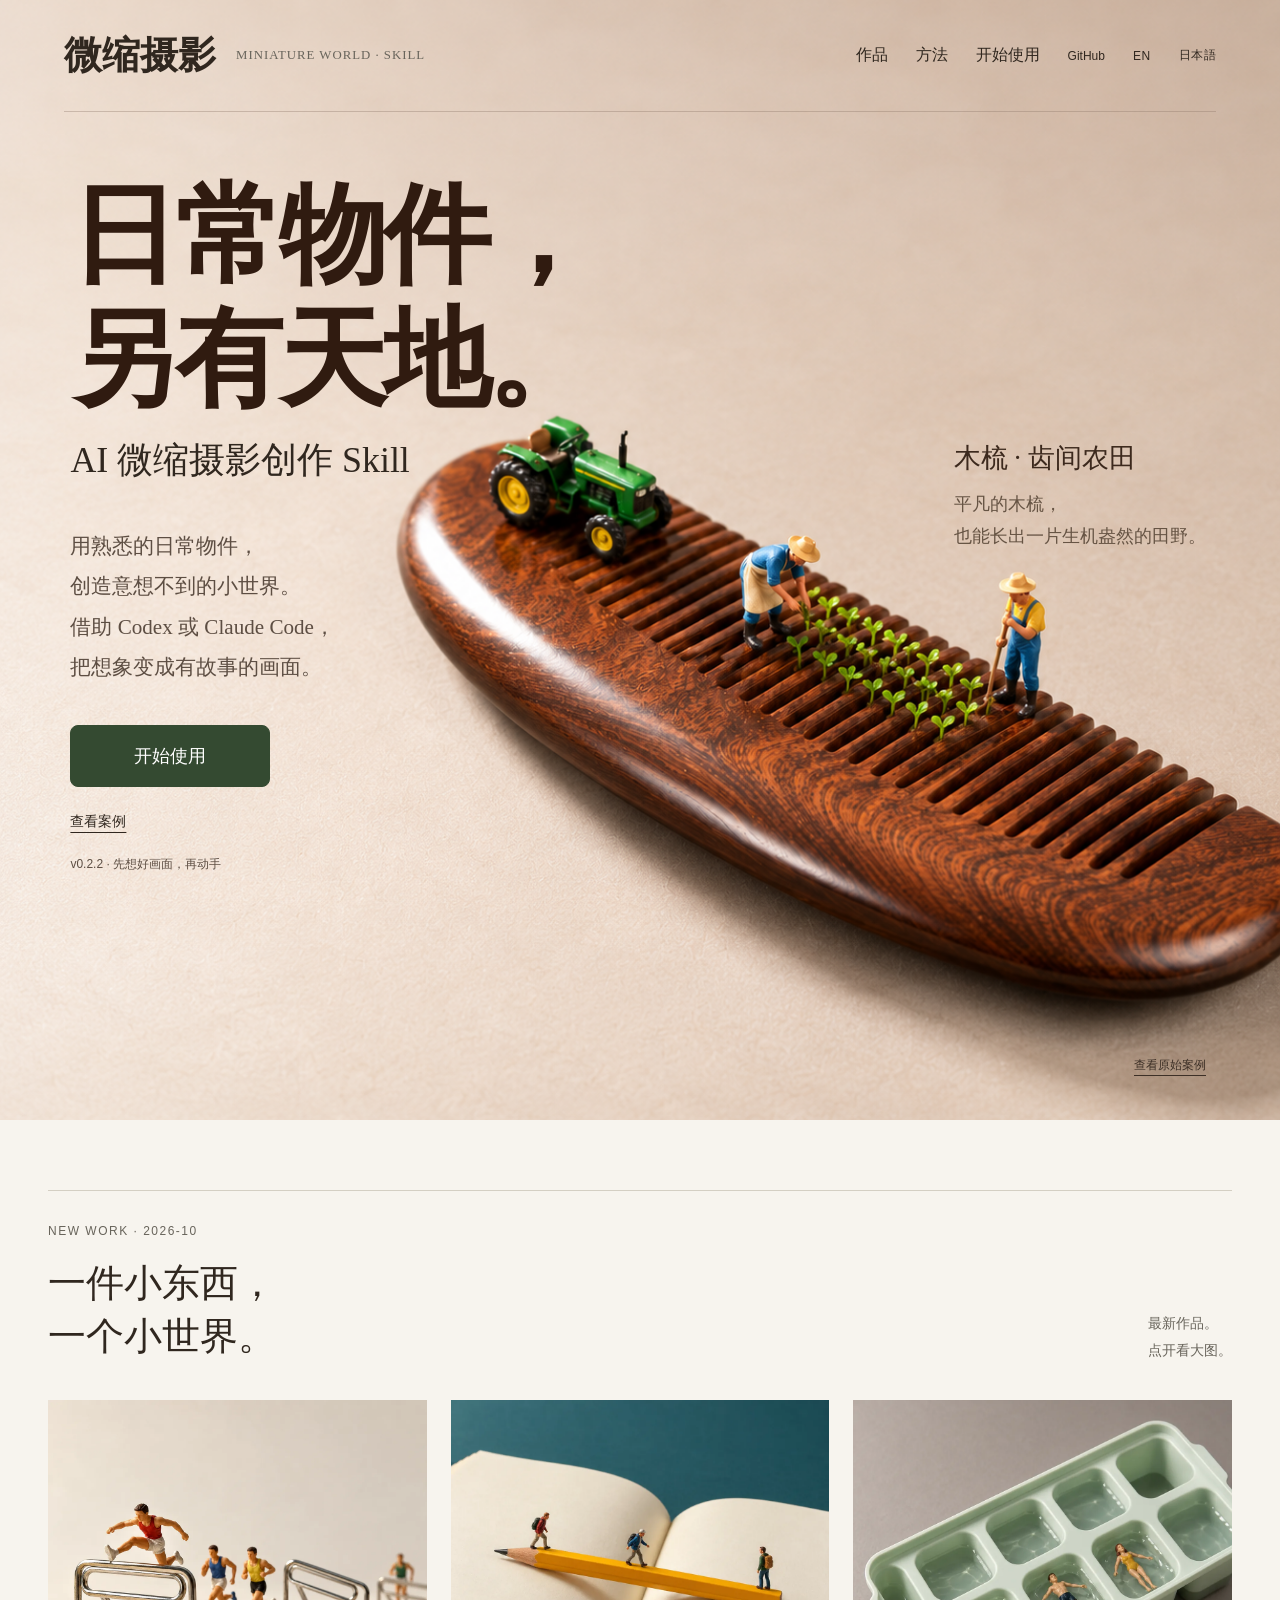
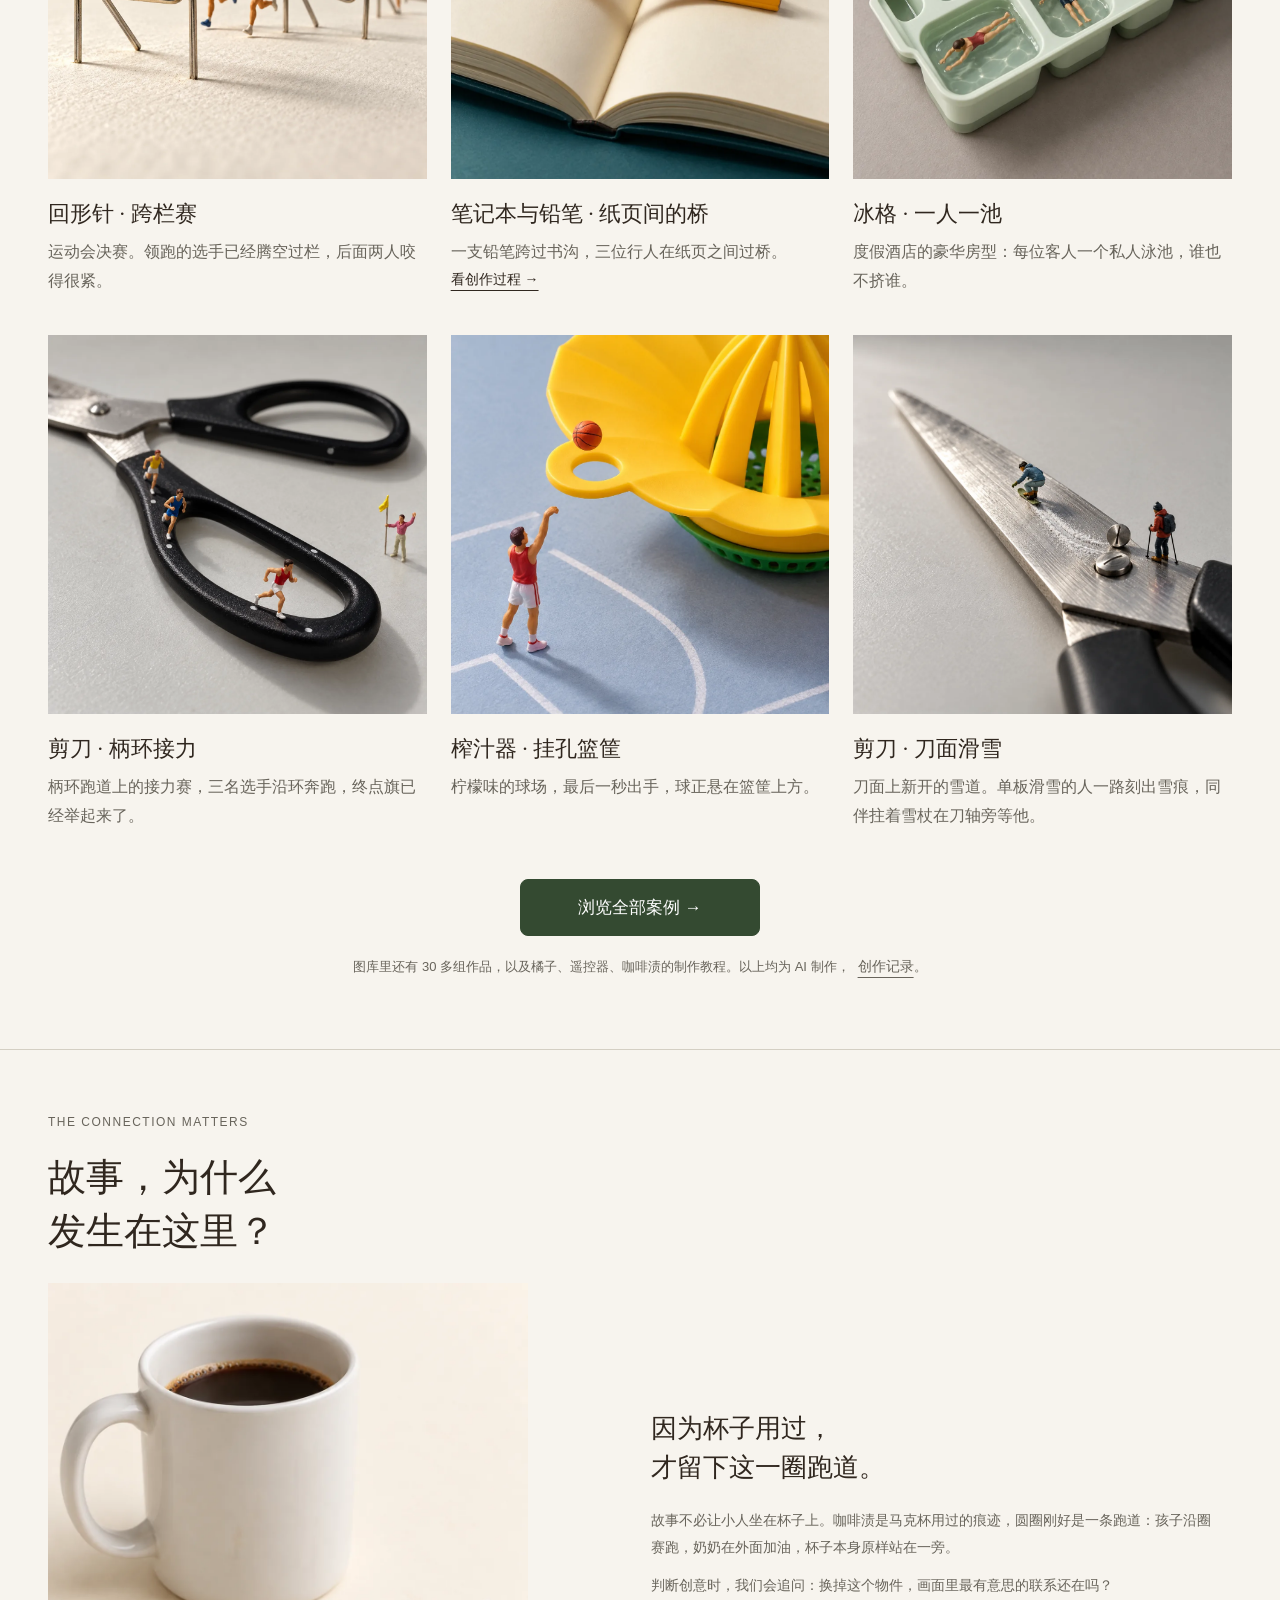
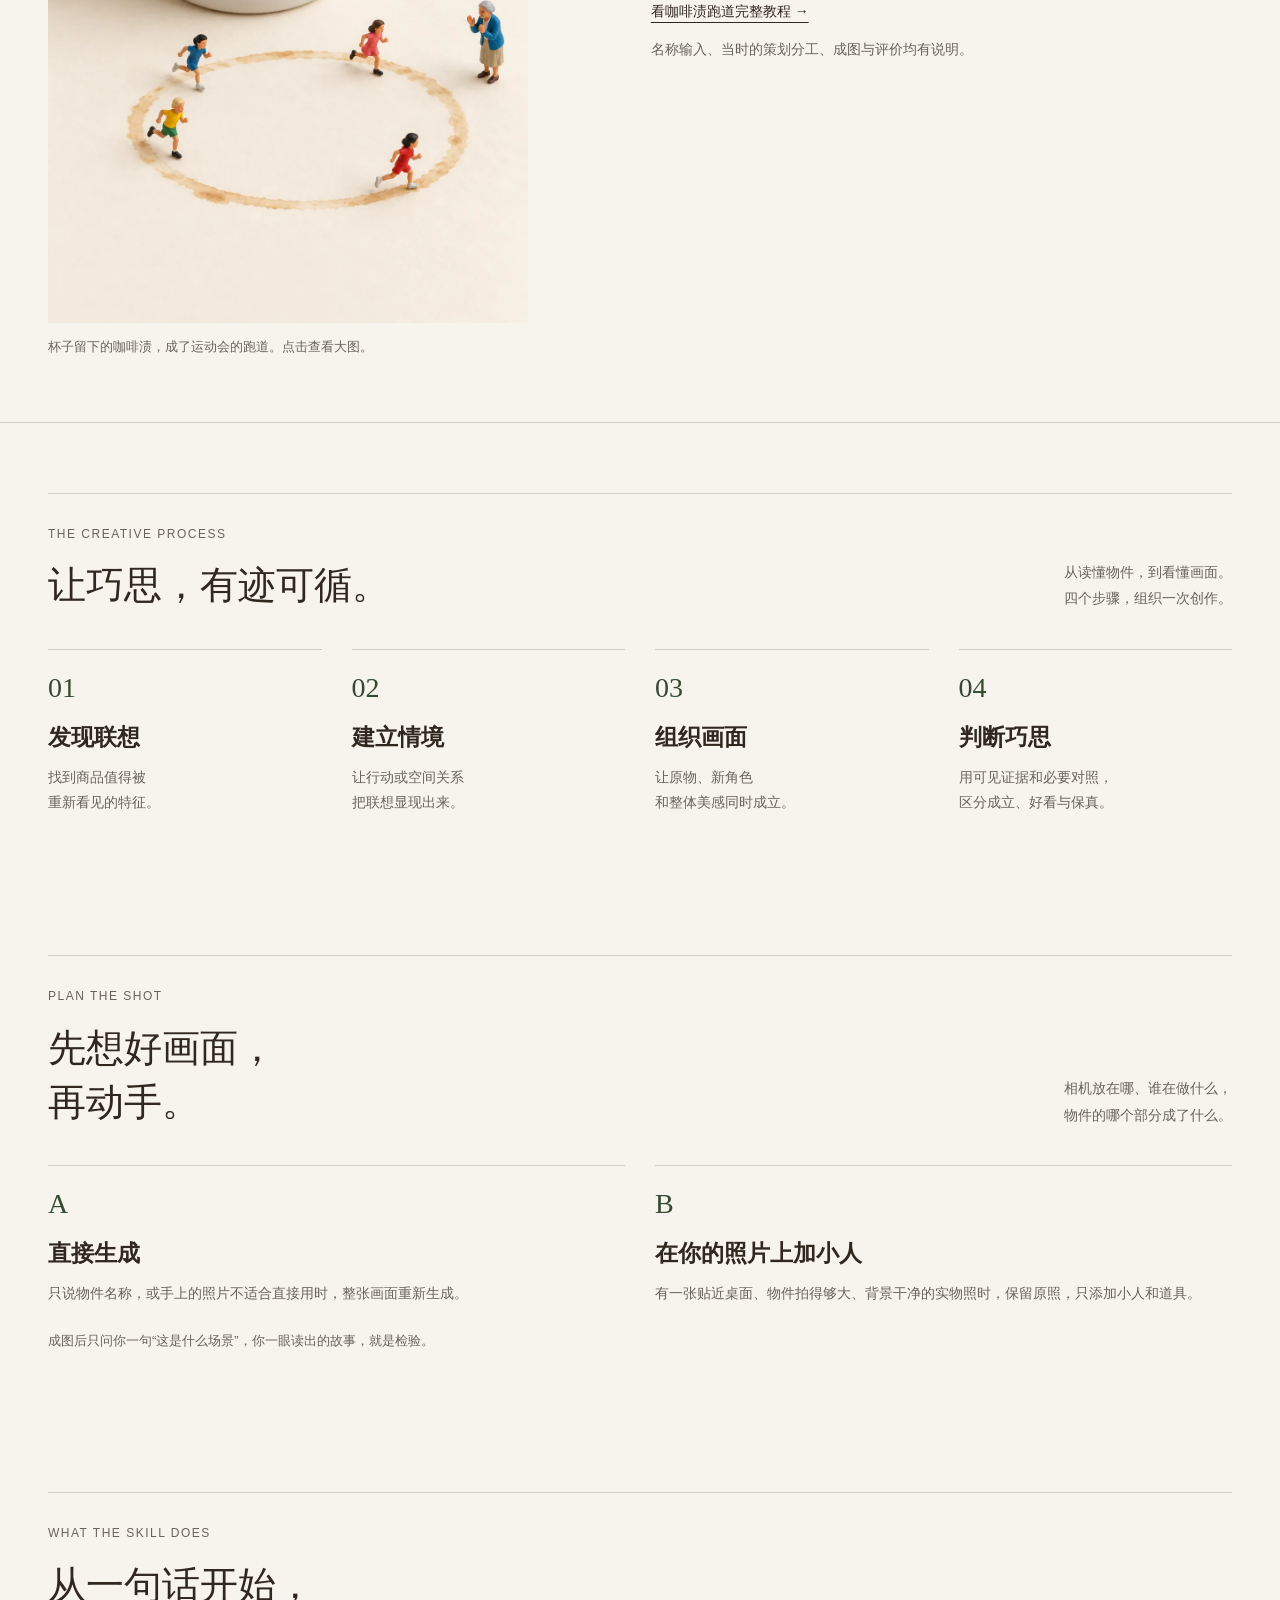
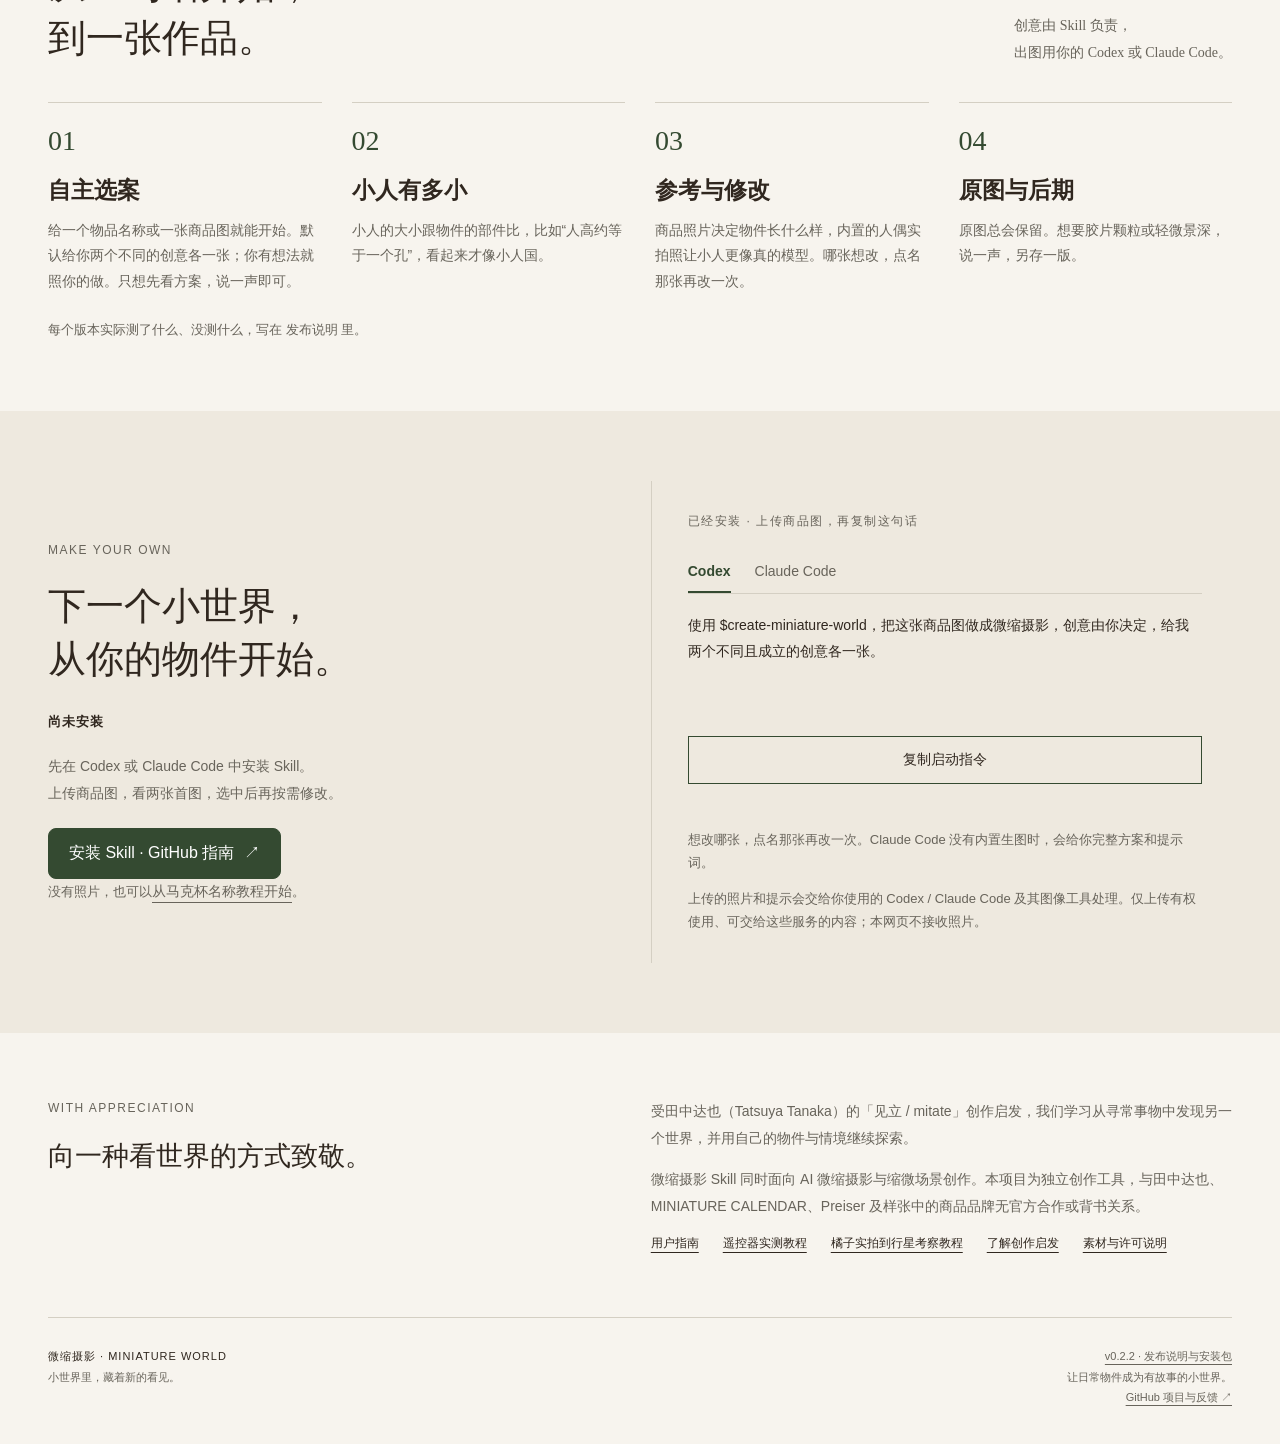
==== commit 148b4440: "docs: make English the default and showcase stronger miniature scenes across languages" ====
--- a/site/index.html
+++ b/site/index.html
@@ -23,7 +23,7 @@
 </section>
 </div>
 
-<section id="latest-cases" class="section wrap"><div class="section-heading"><div><p class="eyebrow">NEW WORK · 2026-10</p><h2>一件小东西，<br>一个小世界。</h2></div><p>最新作品。<br>点开看大图。</p></div><div class="new-grid"><article class="story"><button class="image-button" type="button" data-image="img/paperclip-hurdles-20261020.webp" data-caption="回形针 · 跨栏赛｜运动会决赛。领跑的选手已经腾空过栏，后面两人咬得很紧。" aria-label="放大回形针跨栏赛"><img src="img/paperclip-hurdles-20261020.webp" alt="三枚立起的回形针成了跨栏，小跑者腾空跨栏" loading="lazy" decoding="async" style="object-position:50% 50%"></button><h3>回形针 · 跨栏赛</h3><p>运动会决赛。领跑的选手已经腾空过栏，后面两人咬得很紧。</p></article><article class="story"><button class="image-button" type="button" data-image="img/ice-tray-private-pools-20261019.webp" data-caption="冰格 · 一人一池｜度假酒店的豪华房型：每位客人一个私人泳池，谁也不挤谁。" aria-label="放大冰格一人一池"><img src="img/ice-tray-private-pools-20261019.webp" alt="浅绿冰格三个相邻水格各有一位泳客" loading="lazy" decoding="async" style="object-position:50% 55%"></button><h3>冰格 · 一人一池</h3><p>度假酒店的豪华房型：每位客人一个私人泳池，谁也不挤谁。</p></article><article class="story"><button class="image-button" type="button" data-image="img/scissors-handle-relay-20261021.webp" data-caption="剪刀 · 柄环接力｜柄环跑道上的接力赛，三名选手沿环奔跑，终点旗已经举起来了。" aria-label="放大剪刀柄环接力"><img src="img/scissors-handle-relay-20261021.webp" alt="剪刀黑色柄环成了环形跑道，小跑者接力" loading="lazy" decoding="async" style="object-position:50% 50%"></button><h3>剪刀 · 柄环接力</h3><p>柄环跑道上的接力赛，三名选手沿环奔跑，终点旗已经举起来了。</p></article><article class="story"><button class="image-button" type="button" data-image="img/citrus-squeezer-basketball-20261018.webp" data-caption="榨汁器 · 挂孔篮筐｜柠檬味的球场，最后一秒出手，球正悬在篮筐上方。" aria-label="放大榨汁器挂孔篮筐"><img src="img/citrus-squeezer-basketball-20261018.webp" alt="模型球员将篮球投向榨汁器的水平挂孔" loading="lazy" decoding="async" style="object-position:35% 60%"></button><h3>榨汁器 · 挂孔篮筐</h3><p>柠檬味的球场，最后一秒出手，球正悬在篮筐上方。</p></article><article class="story"><button class="image-button" type="button" data-image="img/scissors-blade-ski-20261021.webp" data-caption="剪刀 · 刀面滑雪｜刀面上新开的雪道。单板滑雪的人一路刻出雪痕，同伴拄着雪杖在刀轴旁等他。" aria-label="放大剪刀刀面滑雪"><img src="img/scissors-blade-ski-20261021.webp" alt="剪刀刀面成了雪坡，小人踩滑雪板滑下" loading="lazy" decoding="async" style="object-position:50% 50%"></button><h3>剪刀 · 刀面滑雪</h3><p>刀面上新开的雪道。单板滑雪的人一路刻出雪痕，同伴拄着雪杖在刀轴旁等他。</p></article></div><div class="latest-foot"><a class="button primary latest-cta" href="gallery.html">浏览全部案例 →</a><p class="small-note">图库里还有 30 多组作品，以及橘子、遥控器、咖啡渍的制作教程。以上均为 AI 生成，<a class="text-link" href="https://github.com/denggui-ai/create-miniature-world/blob/main/examples/PICTURE_CARD_CASES_20261021.md">创作记录</a>。</p></div></section>
+<section id="latest-cases" class="section wrap"><div class="section-heading"><div><p class="eyebrow">NEW WORK · 2026-10</p><h2>一件小东西，<br>一个小世界。</h2></div><p>最新作品。<br>点开看大图。</p></div><div class="new-grid"><article class="story"><button class="image-button" type="button" data-image="img/paperclip-hurdles-20261020.webp" data-caption="回形针 · 跨栏赛｜运动会决赛。领跑的选手已经腾空过栏，后面两人咬得很紧。" aria-label="放大回形针跨栏赛"><img src="img/paperclip-hurdles-20261020.webp" alt="三枚立起的回形针成了跨栏，小跑者腾空跨栏" loading="lazy" decoding="async" style="object-position:50% 50%"></button><h3>回形针 · 跨栏赛</h3><p>运动会决赛。领跑的选手已经腾空过栏，后面两人咬得很紧。</p></article><article class="story"><button class="image-button" type="button" data-image="img/notebook-pencil-bridge-20261008.webp" data-caption="笔记本与铅笔 · 纸页间的桥｜一支铅笔跨过书沟，三位行人在纸页之间过桥。" aria-label="笔记本与铅笔 · 纸页间的桥"><img src="img/notebook-pencil-bridge-20261008.webp" alt="黄色铅笔横跨打开的笔记本，微缩行人在笔杆上过桥" loading="lazy" decoding="async" style="object-position:50% 55%"></button><h3>笔记本与铅笔 · 纸页间的桥</h3><p>一支铅笔跨过书沟，三位行人在纸页之间过桥。</p><a class="text-link" href="secondary-creation.html">看创作过程 →</a></article><article class="story"><button class="image-button" type="button" data-image="img/ice-tray-private-pools-20261019.webp" data-caption="冰格 · 一人一池｜度假酒店的豪华房型：每位客人一个私人泳池，谁也不挤谁。" aria-label="放大冰格一人一池"><img src="img/ice-tray-private-pools-20261019.webp" alt="浅绿冰格三个相邻水格各有一位泳客" loading="lazy" decoding="async" style="object-position:50% 55%"></button><h3>冰格 · 一人一池</h3><p>度假酒店的豪华房型：每位客人一个私人泳池，谁也不挤谁。</p></article><article class="story"><button class="image-button" type="button" data-image="img/scissors-handle-relay-20261021.webp" data-caption="剪刀 · 柄环接力｜柄环跑道上的接力赛，三名选手沿环奔跑，终点旗已经举起来了。" aria-label="放大剪刀柄环接力"><img src="img/scissors-handle-relay-20261021.webp" alt="剪刀黑色柄环成了环形跑道，小跑者接力" loading="lazy" decoding="async" style="object-position:50% 50%"></button><h3>剪刀 · 柄环接力</h3><p>柄环跑道上的接力赛，三名选手沿环奔跑，终点旗已经举起来了。</p></article><article class="story"><button class="image-button" type="button" data-image="img/citrus-squeezer-basketball-20261018.webp" data-caption="榨汁器 · 挂孔篮筐｜柠檬味的球场，最后一秒出手，球正悬在篮筐上方。" aria-label="放大榨汁器挂孔篮筐"><img src="img/citrus-squeezer-basketball-20261018.webp" alt="模型球员将篮球投向榨汁器的水平挂孔" loading="lazy" decoding="async" style="object-position:35% 60%"></button><h3>榨汁器 · 挂孔篮筐</h3><p>柠檬味的球场，最后一秒出手，球正悬在篮筐上方。</p></article><article class="story"><button class="image-button" type="button" data-image="img/scissors-blade-ski-20261021.webp" data-caption="剪刀 · 刀面滑雪｜刀面上新开的雪道。单板滑雪的人一路刻出雪痕，同伴拄着雪杖在刀轴旁等他。" aria-label="放大剪刀刀面滑雪"><img src="img/scissors-blade-ski-20261021.webp" alt="剪刀刀面成了雪坡，小人踩滑雪板滑下" loading="lazy" decoding="async" style="object-position:50% 50%"></button><h3>剪刀 · 刀面滑雪</h3><p>刀面上新开的雪道。单板滑雪的人一路刻出雪痕，同伴拄着雪杖在刀轴旁等他。</p></article></div><div class="latest-foot"><a class="button primary latest-cta" href="gallery.html">浏览全部案例 →</a><p class="small-note">图库里还有 30 多组作品，以及橘子、遥控器、咖啡渍的制作教程。以上均为 AI 制作，<a class="text-link" href="https://github.com/denggui-ai/create-miniature-world/blob/main/examples/PICTURE_CARD_CASES_20261021.md">创作记录</a>。</p></div></section>
 <section class="detail-section" id="connection"><div class="wrap detail-inner"><div><p class="eyebrow">THE CONNECTION MATTERS</p><h2>故事，为什么<br>发生在这里？</h2><figure class="connection-figure"><button class="image-button" type="button" data-image="img/mug-coffee-ring-track-20261012.webp" data-caption="马克杯 · 咖啡渍跑道｜杯子留下的咖啡渍成了运动会跑道，孩子们赛跑，奶奶在一旁加油。" aria-label="放大马克杯咖啡渍跑道案例"><img src="img/mug-coffee-ring-track-20261012.webp" alt="白色马克杯旁的咖啡渍圈成为跑道，四个微缩孩子赛跑，奶奶在圈外加油" width="1086" height="1448" loading="lazy" decoding="async"></button><figcaption>杯子留下的咖啡渍，成了运动会的跑道。点击查看大图。</figcaption></figure></div><div class="detail-copy"><p class="big-copy">因为杯子用过，<br>才留下这一圈跑道。</p><p>故事不必让小人坐在杯子上。咖啡渍是马克杯用过的痕迹，圆圈刚好是一条跑道：孩子沿圈赛跑，奶奶在外面加油，杯子本身原样站在一旁。</p><p>判断创意时，我们会追问：换掉这个物件，画面里最有意思的联系还在吗？</p><a class="text-link" href="coffee-ring.html">看咖啡渍跑道完整教程 →</a><p class="detail-foot">名称输入、当时的策划分工、成图与评价均有说明。</p></div></div></section>
 <section id="method" class="section wrap"><div class="section-heading"><div><p class="eyebrow">THE CREATIVE PROCESS</p><h2>让巧思，有迹可循。</h2></div><p>从读懂物件，到看懂画面。<br>四个步骤，组织一次创作。</p></div><div class="method-grid"><article><span class="number">01</span><h3>发现联想</h3><p>找到商品值得被<br>重新看见的特征。</p></article><article><span class="number">02</span><h3>建立情境</h3><p>让行动或空间关系<br>把联想显现出来。</p></article><article><span class="number">03</span><h3>组织画面</h3><p>让原物、新角色<br>和整体美感同时成立。</p></article><article><span class="number">04</span><h3>判断巧思</h3><p>用可见证据和必要对照，<br>区分成立、好看与保真。</p></article></div></section>
 <section id="styles" class="section wrap"><div class="section-heading"><div><p class="eyebrow">PLAN THE SHOT</p><h2>先想好画面，<br>再动手。</h2></div><p>相机放在哪、谁在做什么，<br>物件的哪个部分成了什么。</p></div><div class="method-grid style-grid"><article><span class="number">A</span><h3>直接生成</h3><p>只说物件名称，或手上的照片不适合直接用时，整张画面重新生成。</p></article><article><span class="number">B</span><h3>在你的照片上加小人</h3><p>有一张贴近桌面、物件拍得够大、背景干净的实物照时，保留原照，只添加小人和道具。</p></article></div><p class="small-note">成图后只问你一句“这是什么场景”，你一眼读出的故事，就是检验。</p></section>
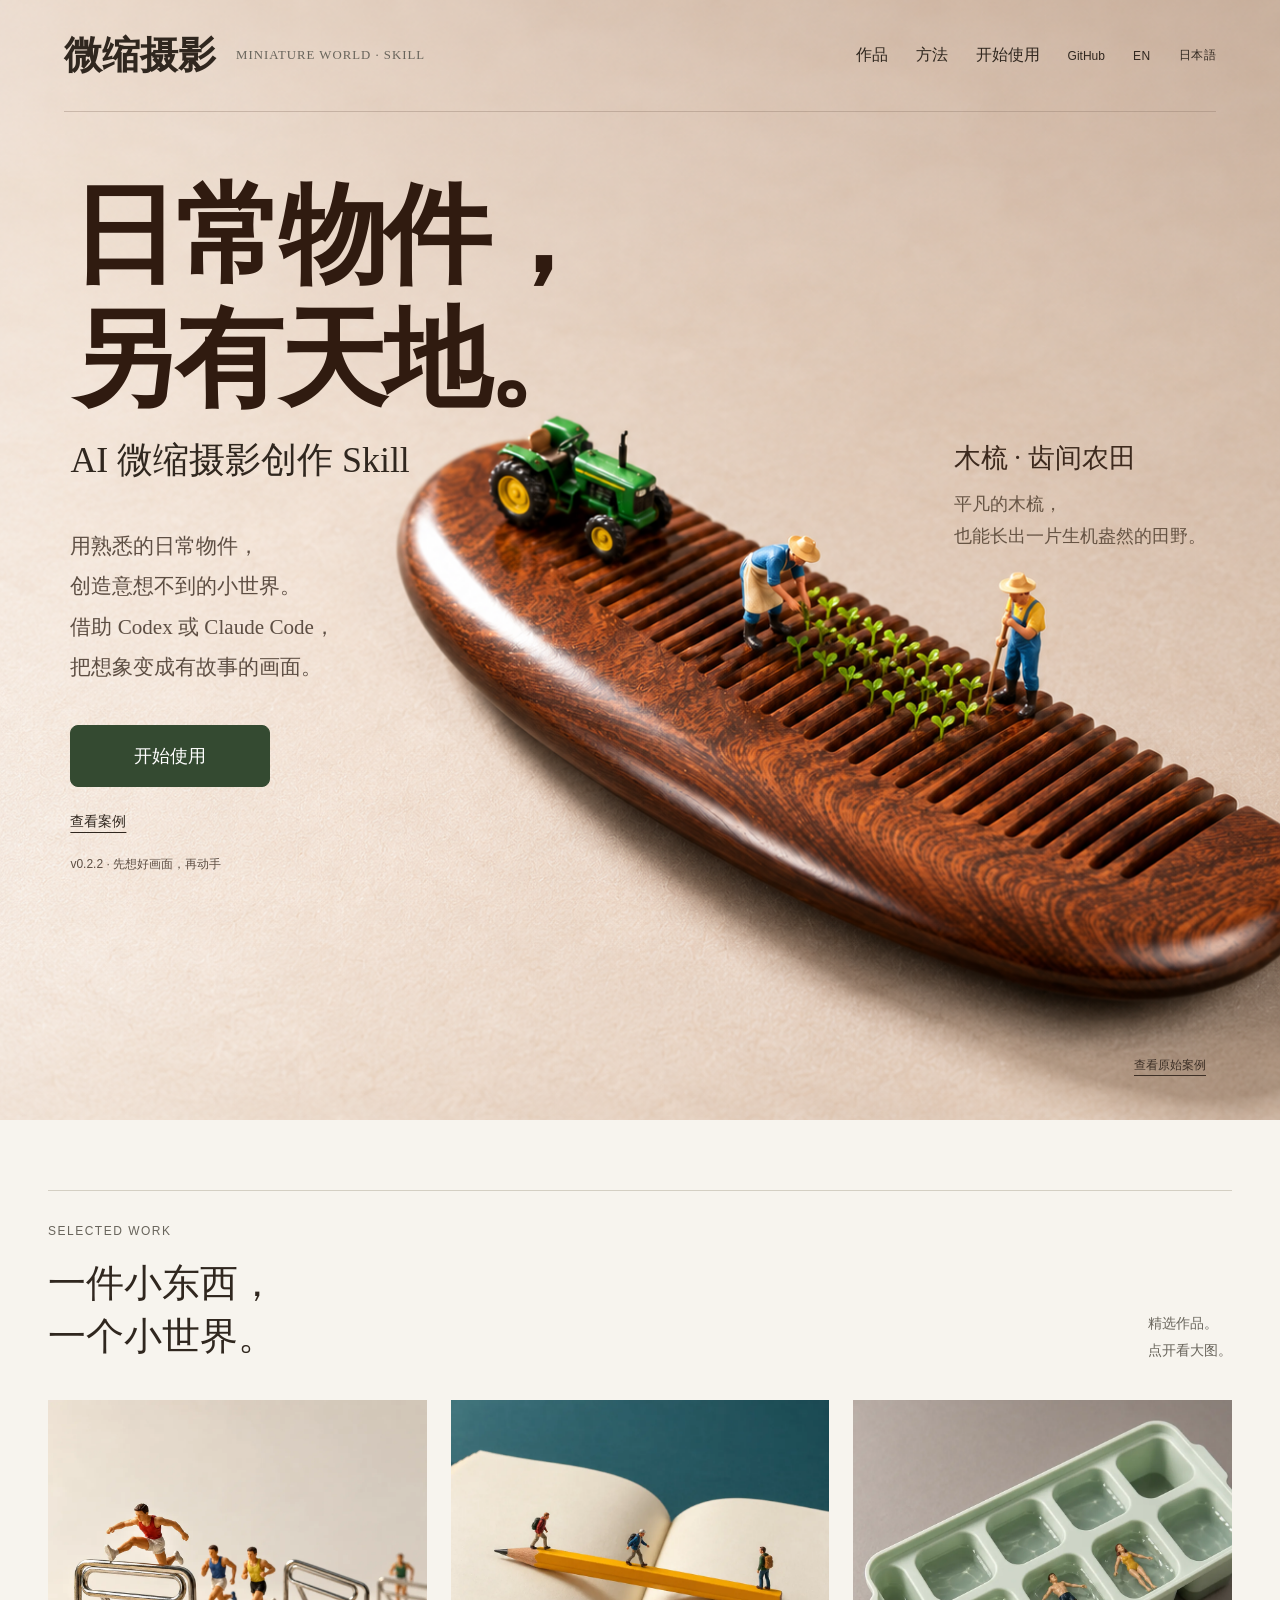
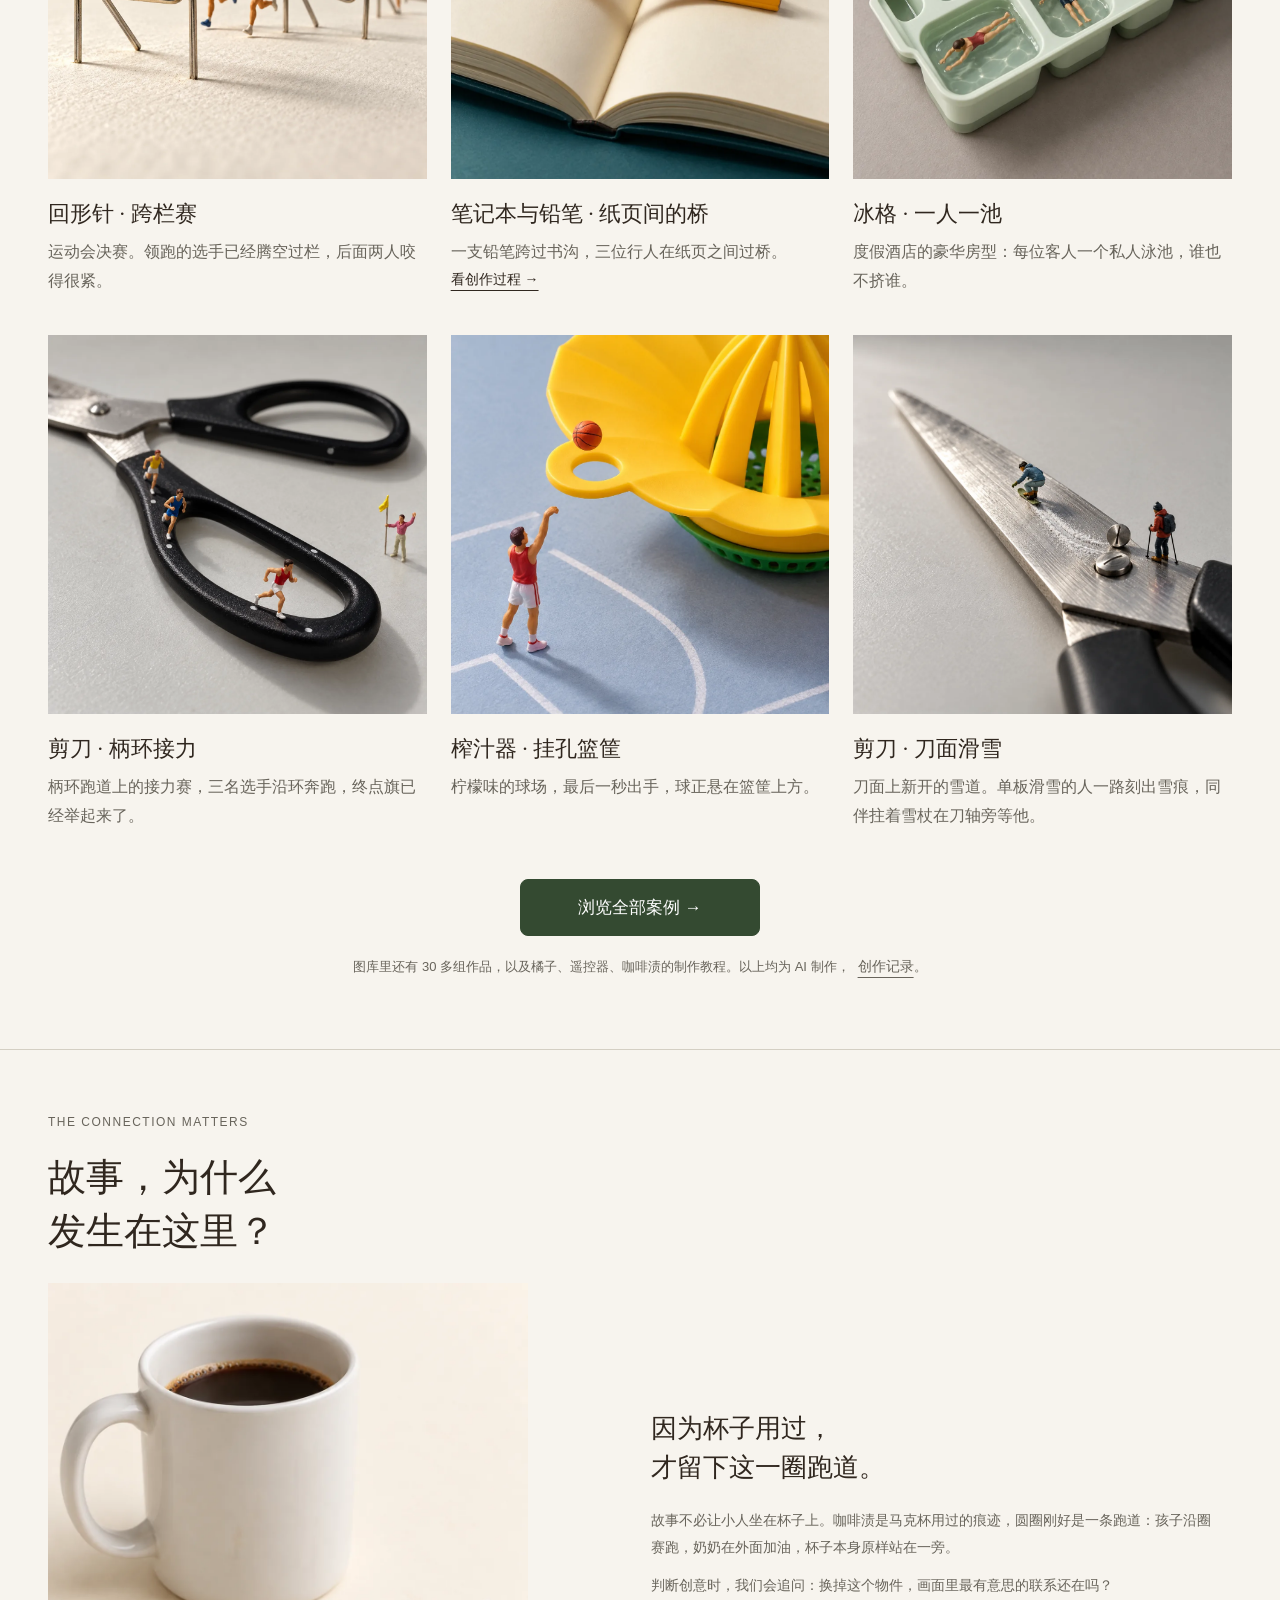
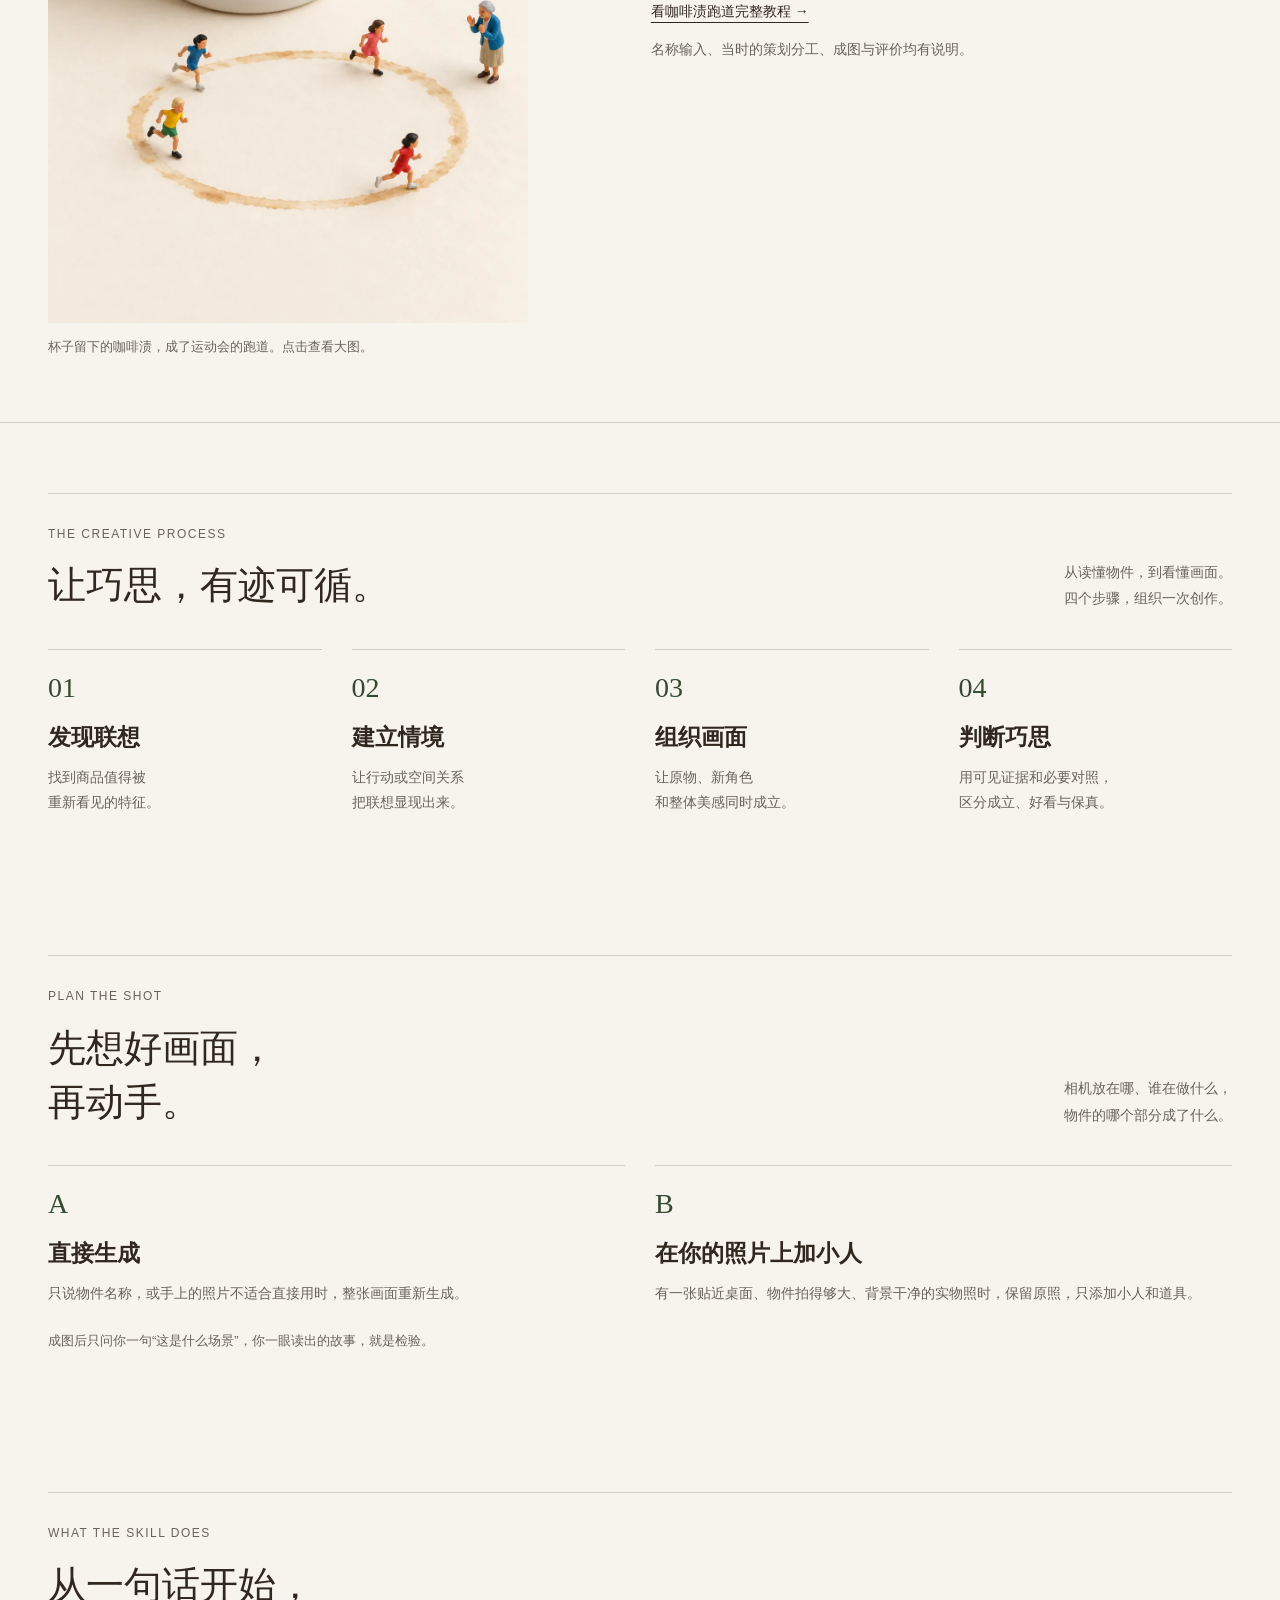
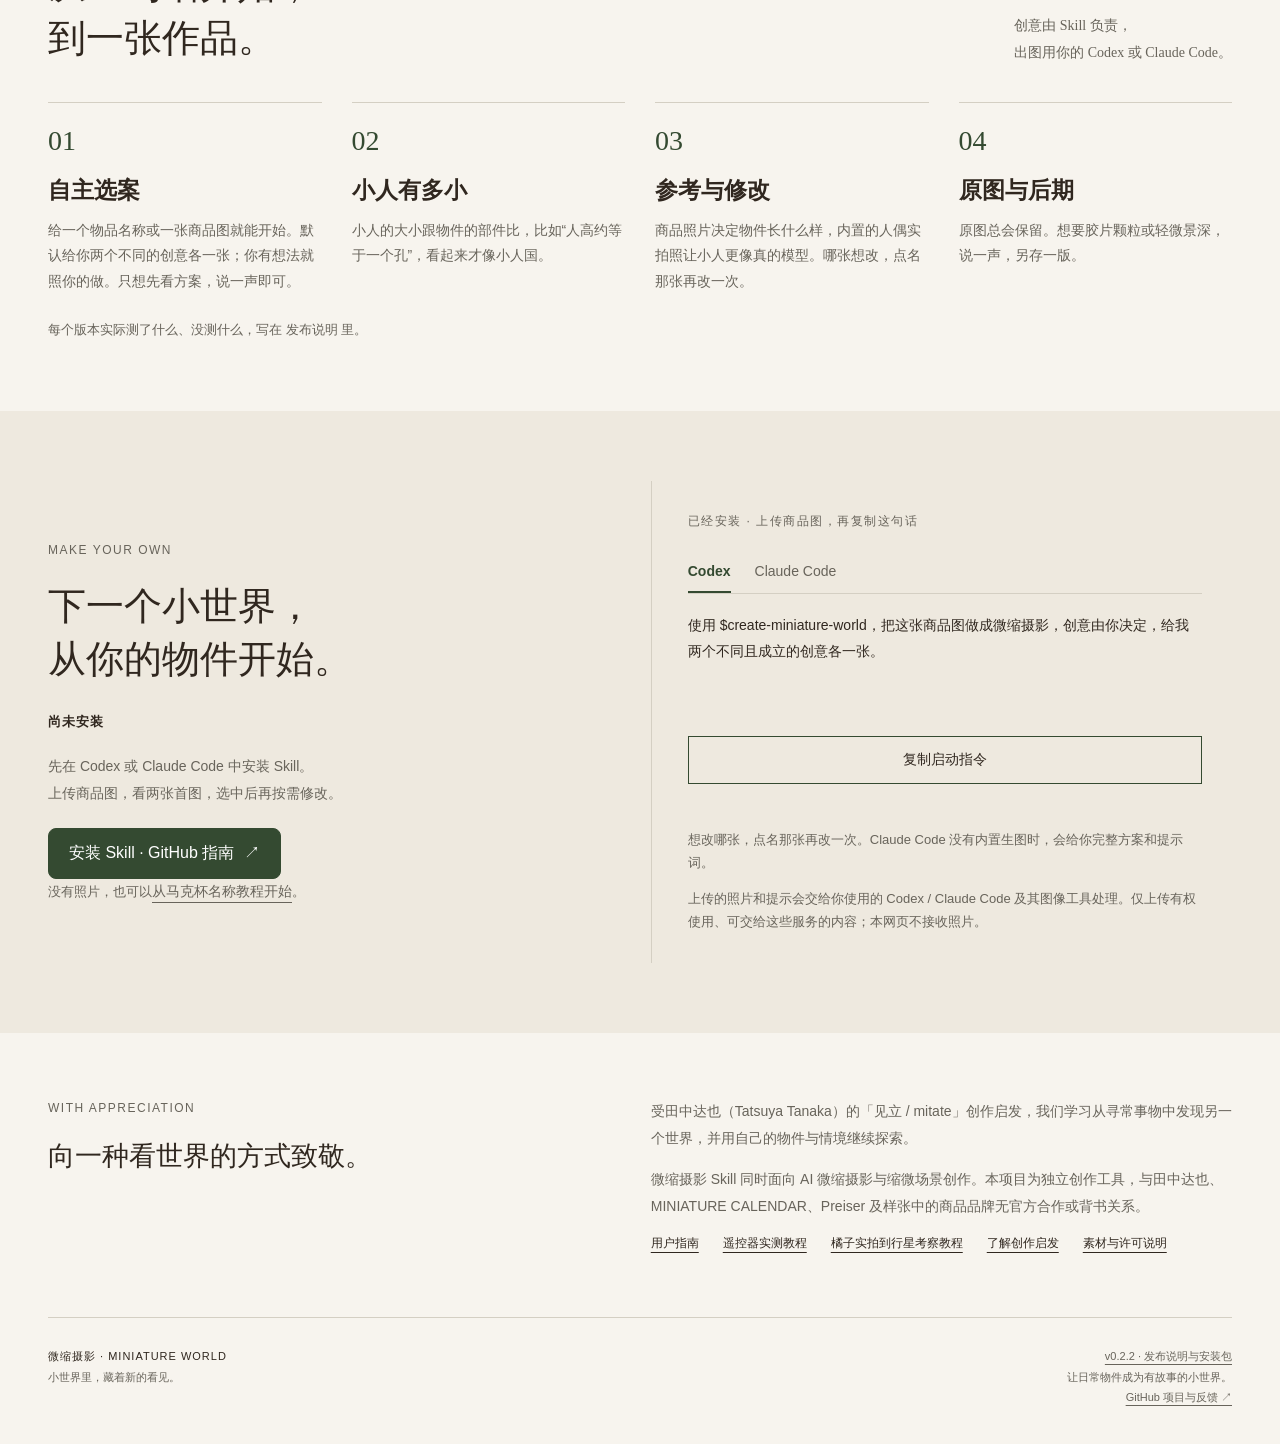
==== commit 37834242: "docs: fix English guide links and label curated homepage work accurately" ====
--- a/site/index.html
+++ b/site/index.html
@@ -23,7 +23,7 @@
 </section>
 </div>
 
-<section id="latest-cases" class="section wrap"><div class="section-heading"><div><p class="eyebrow">NEW WORK · 2026-10</p><h2>一件小东西，<br>一个小世界。</h2></div><p>最新作品。<br>点开看大图。</p></div><div class="new-grid"><article class="story"><button class="image-button" type="button" data-image="img/paperclip-hurdles-20261020.webp" data-caption="回形针 · 跨栏赛｜运动会决赛。领跑的选手已经腾空过栏，后面两人咬得很紧。" aria-label="放大回形针跨栏赛"><img src="img/paperclip-hurdles-20261020.webp" alt="三枚立起的回形针成了跨栏，小跑者腾空跨栏" loading="lazy" decoding="async" style="object-position:50% 50%"></button><h3>回形针 · 跨栏赛</h3><p>运动会决赛。领跑的选手已经腾空过栏，后面两人咬得很紧。</p></article><article class="story"><button class="image-button" type="button" data-image="img/notebook-pencil-bridge-20261008.webp" data-caption="笔记本与铅笔 · 纸页间的桥｜一支铅笔跨过书沟，三位行人在纸页之间过桥。" aria-label="笔记本与铅笔 · 纸页间的桥"><img src="img/notebook-pencil-bridge-20261008.webp" alt="黄色铅笔横跨打开的笔记本，微缩行人在笔杆上过桥" loading="lazy" decoding="async" style="object-position:50% 55%"></button><h3>笔记本与铅笔 · 纸页间的桥</h3><p>一支铅笔跨过书沟，三位行人在纸页之间过桥。</p><a class="text-link" href="secondary-creation.html">看创作过程 →</a></article><article class="story"><button class="image-button" type="button" data-image="img/ice-tray-private-pools-20261019.webp" data-caption="冰格 · 一人一池｜度假酒店的豪华房型：每位客人一个私人泳池，谁也不挤谁。" aria-label="放大冰格一人一池"><img src="img/ice-tray-private-pools-20261019.webp" alt="浅绿冰格三个相邻水格各有一位泳客" loading="lazy" decoding="async" style="object-position:50% 55%"></button><h3>冰格 · 一人一池</h3><p>度假酒店的豪华房型：每位客人一个私人泳池，谁也不挤谁。</p></article><article class="story"><button class="image-button" type="button" data-image="img/scissors-handle-relay-20261021.webp" data-caption="剪刀 · 柄环接力｜柄环跑道上的接力赛，三名选手沿环奔跑，终点旗已经举起来了。" aria-label="放大剪刀柄环接力"><img src="img/scissors-handle-relay-20261021.webp" alt="剪刀黑色柄环成了环形跑道，小跑者接力" loading="lazy" decoding="async" style="object-position:50% 50%"></button><h3>剪刀 · 柄环接力</h3><p>柄环跑道上的接力赛，三名选手沿环奔跑，终点旗已经举起来了。</p></article><article class="story"><button class="image-button" type="button" data-image="img/citrus-squeezer-basketball-20261018.webp" data-caption="榨汁器 · 挂孔篮筐｜柠檬味的球场，最后一秒出手，球正悬在篮筐上方。" aria-label="放大榨汁器挂孔篮筐"><img src="img/citrus-squeezer-basketball-20261018.webp" alt="模型球员将篮球投向榨汁器的水平挂孔" loading="lazy" decoding="async" style="object-position:35% 60%"></button><h3>榨汁器 · 挂孔篮筐</h3><p>柠檬味的球场，最后一秒出手，球正悬在篮筐上方。</p></article><article class="story"><button class="image-button" type="button" data-image="img/scissors-blade-ski-20261021.webp" data-caption="剪刀 · 刀面滑雪｜刀面上新开的雪道。单板滑雪的人一路刻出雪痕，同伴拄着雪杖在刀轴旁等他。" aria-label="放大剪刀刀面滑雪"><img src="img/scissors-blade-ski-20261021.webp" alt="剪刀刀面成了雪坡，小人踩滑雪板滑下" loading="lazy" decoding="async" style="object-position:50% 50%"></button><h3>剪刀 · 刀面滑雪</h3><p>刀面上新开的雪道。单板滑雪的人一路刻出雪痕，同伴拄着雪杖在刀轴旁等他。</p></article></div><div class="latest-foot"><a class="button primary latest-cta" href="gallery.html">浏览全部案例 →</a><p class="small-note">图库里还有 30 多组作品，以及橘子、遥控器、咖啡渍的制作教程。以上均为 AI 制作，<a class="text-link" href="https://github.com/denggui-ai/create-miniature-world/blob/main/examples/PICTURE_CARD_CASES_20261021.md">创作记录</a>。</p></div></section>
+<section id="latest-cases" class="section wrap"><div class="section-heading"><div><p class="eyebrow">SELECTED WORK</p><h2>一件小东西，<br>一个小世界。</h2></div><p>精选作品。<br>点开看大图。</p></div><div class="new-grid"><article class="story"><button class="image-button" type="button" data-image="img/paperclip-hurdles-20261020.webp" data-caption="回形针 · 跨栏赛｜运动会决赛。领跑的选手已经腾空过栏，后面两人咬得很紧。" aria-label="放大回形针跨栏赛"><img src="img/paperclip-hurdles-20261020.webp" alt="三枚立起的回形针成了跨栏，小跑者腾空跨栏" loading="lazy" decoding="async" style="object-position:50% 50%"></button><h3>回形针 · 跨栏赛</h3><p>运动会决赛。领跑的选手已经腾空过栏，后面两人咬得很紧。</p></article><article class="story"><button class="image-button" type="button" data-image="img/notebook-pencil-bridge-20261008.webp" data-caption="笔记本与铅笔 · 纸页间的桥｜一支铅笔跨过书沟，三位行人在纸页之间过桥。" aria-label="笔记本与铅笔 · 纸页间的桥"><img src="img/notebook-pencil-bridge-20261008.webp" alt="黄色铅笔横跨打开的笔记本，微缩行人在笔杆上过桥" loading="lazy" decoding="async" style="object-position:50% 55%"></button><h3>笔记本与铅笔 · 纸页间的桥</h3><p>一支铅笔跨过书沟，三位行人在纸页之间过桥。</p><a class="text-link" href="secondary-creation.html">看创作过程 →</a></article><article class="story"><button class="image-button" type="button" data-image="img/ice-tray-private-pools-20261019.webp" data-caption="冰格 · 一人一池｜度假酒店的豪华房型：每位客人一个私人泳池，谁也不挤谁。" aria-label="放大冰格一人一池"><img src="img/ice-tray-private-pools-20261019.webp" alt="浅绿冰格三个相邻水格各有一位泳客" loading="lazy" decoding="async" style="object-position:50% 55%"></button><h3>冰格 · 一人一池</h3><p>度假酒店的豪华房型：每位客人一个私人泳池，谁也不挤谁。</p></article><article class="story"><button class="image-button" type="button" data-image="img/scissors-handle-relay-20261021.webp" data-caption="剪刀 · 柄环接力｜柄环跑道上的接力赛，三名选手沿环奔跑，终点旗已经举起来了。" aria-label="放大剪刀柄环接力"><img src="img/scissors-handle-relay-20261021.webp" alt="剪刀黑色柄环成了环形跑道，小跑者接力" loading="lazy" decoding="async" style="object-position:50% 50%"></button><h3>剪刀 · 柄环接力</h3><p>柄环跑道上的接力赛，三名选手沿环奔跑，终点旗已经举起来了。</p></article><article class="story"><button class="image-button" type="button" data-image="img/citrus-squeezer-basketball-20261018.webp" data-caption="榨汁器 · 挂孔篮筐｜柠檬味的球场，最后一秒出手，球正悬在篮筐上方。" aria-label="放大榨汁器挂孔篮筐"><img src="img/citrus-squeezer-basketball-20261018.webp" alt="模型球员将篮球投向榨汁器的水平挂孔" loading="lazy" decoding="async" style="object-position:35% 60%"></button><h3>榨汁器 · 挂孔篮筐</h3><p>柠檬味的球场，最后一秒出手，球正悬在篮筐上方。</p></article><article class="story"><button class="image-button" type="button" data-image="img/scissors-blade-ski-20261021.webp" data-caption="剪刀 · 刀面滑雪｜刀面上新开的雪道。单板滑雪的人一路刻出雪痕，同伴拄着雪杖在刀轴旁等他。" aria-label="放大剪刀刀面滑雪"><img src="img/scissors-blade-ski-20261021.webp" alt="剪刀刀面成了雪坡，小人踩滑雪板滑下" loading="lazy" decoding="async" style="object-position:50% 50%"></button><h3>剪刀 · 刀面滑雪</h3><p>刀面上新开的雪道。单板滑雪的人一路刻出雪痕，同伴拄着雪杖在刀轴旁等他。</p></article></div><div class="latest-foot"><a class="button primary latest-cta" href="gallery.html">浏览全部案例 →</a><p class="small-note">图库里还有 30 多组作品，以及橘子、遥控器、咖啡渍的制作教程。以上均为 AI 制作，<a class="text-link" href="https://github.com/denggui-ai/create-miniature-world/blob/main/examples/PICTURE_CARD_CASES_20261021.md">创作记录</a>。</p></div></section>
 <section class="detail-section" id="connection"><div class="wrap detail-inner"><div><p class="eyebrow">THE CONNECTION MATTERS</p><h2>故事，为什么<br>发生在这里？</h2><figure class="connection-figure"><button class="image-button" type="button" data-image="img/mug-coffee-ring-track-20261012.webp" data-caption="马克杯 · 咖啡渍跑道｜杯子留下的咖啡渍成了运动会跑道，孩子们赛跑，奶奶在一旁加油。" aria-label="放大马克杯咖啡渍跑道案例"><img src="img/mug-coffee-ring-track-20261012.webp" alt="白色马克杯旁的咖啡渍圈成为跑道，四个微缩孩子赛跑，奶奶在圈外加油" width="1086" height="1448" loading="lazy" decoding="async"></button><figcaption>杯子留下的咖啡渍，成了运动会的跑道。点击查看大图。</figcaption></figure></div><div class="detail-copy"><p class="big-copy">因为杯子用过，<br>才留下这一圈跑道。</p><p>故事不必让小人坐在杯子上。咖啡渍是马克杯用过的痕迹，圆圈刚好是一条跑道：孩子沿圈赛跑，奶奶在外面加油，杯子本身原样站在一旁。</p><p>判断创意时，我们会追问：换掉这个物件，画面里最有意思的联系还在吗？</p><a class="text-link" href="coffee-ring.html">看咖啡渍跑道完整教程 →</a><p class="detail-foot">名称输入、当时的策划分工、成图与评价均有说明。</p></div></div></section>
 <section id="method" class="section wrap"><div class="section-heading"><div><p class="eyebrow">THE CREATIVE PROCESS</p><h2>让巧思，有迹可循。</h2></div><p>从读懂物件，到看懂画面。<br>四个步骤，组织一次创作。</p></div><div class="method-grid"><article><span class="number">01</span><h3>发现联想</h3><p>找到商品值得被<br>重新看见的特征。</p></article><article><span class="number">02</span><h3>建立情境</h3><p>让行动或空间关系<br>把联想显现出来。</p></article><article><span class="number">03</span><h3>组织画面</h3><p>让原物、新角色<br>和整体美感同时成立。</p></article><article><span class="number">04</span><h3>判断巧思</h3><p>用可见证据和必要对照，<br>区分成立、好看与保真。</p></article></div></section>
 <section id="styles" class="section wrap"><div class="section-heading"><div><p class="eyebrow">PLAN THE SHOT</p><h2>先想好画面，<br>再动手。</h2></div><p>相机放在哪、谁在做什么，<br>物件的哪个部分成了什么。</p></div><div class="method-grid style-grid"><article><span class="number">A</span><h3>直接生成</h3><p>只说物件名称，或手上的照片不适合直接用时，整张画面重新生成。</p></article><article><span class="number">B</span><h3>在你的照片上加小人</h3><p>有一张贴近桌面、物件拍得够大、背景干净的实物照时，保留原照，只添加小人和道具。</p></article></div><p class="small-note">成图后只问你一句“这是什么场景”，你一眼读出的故事，就是检验。</p></section>
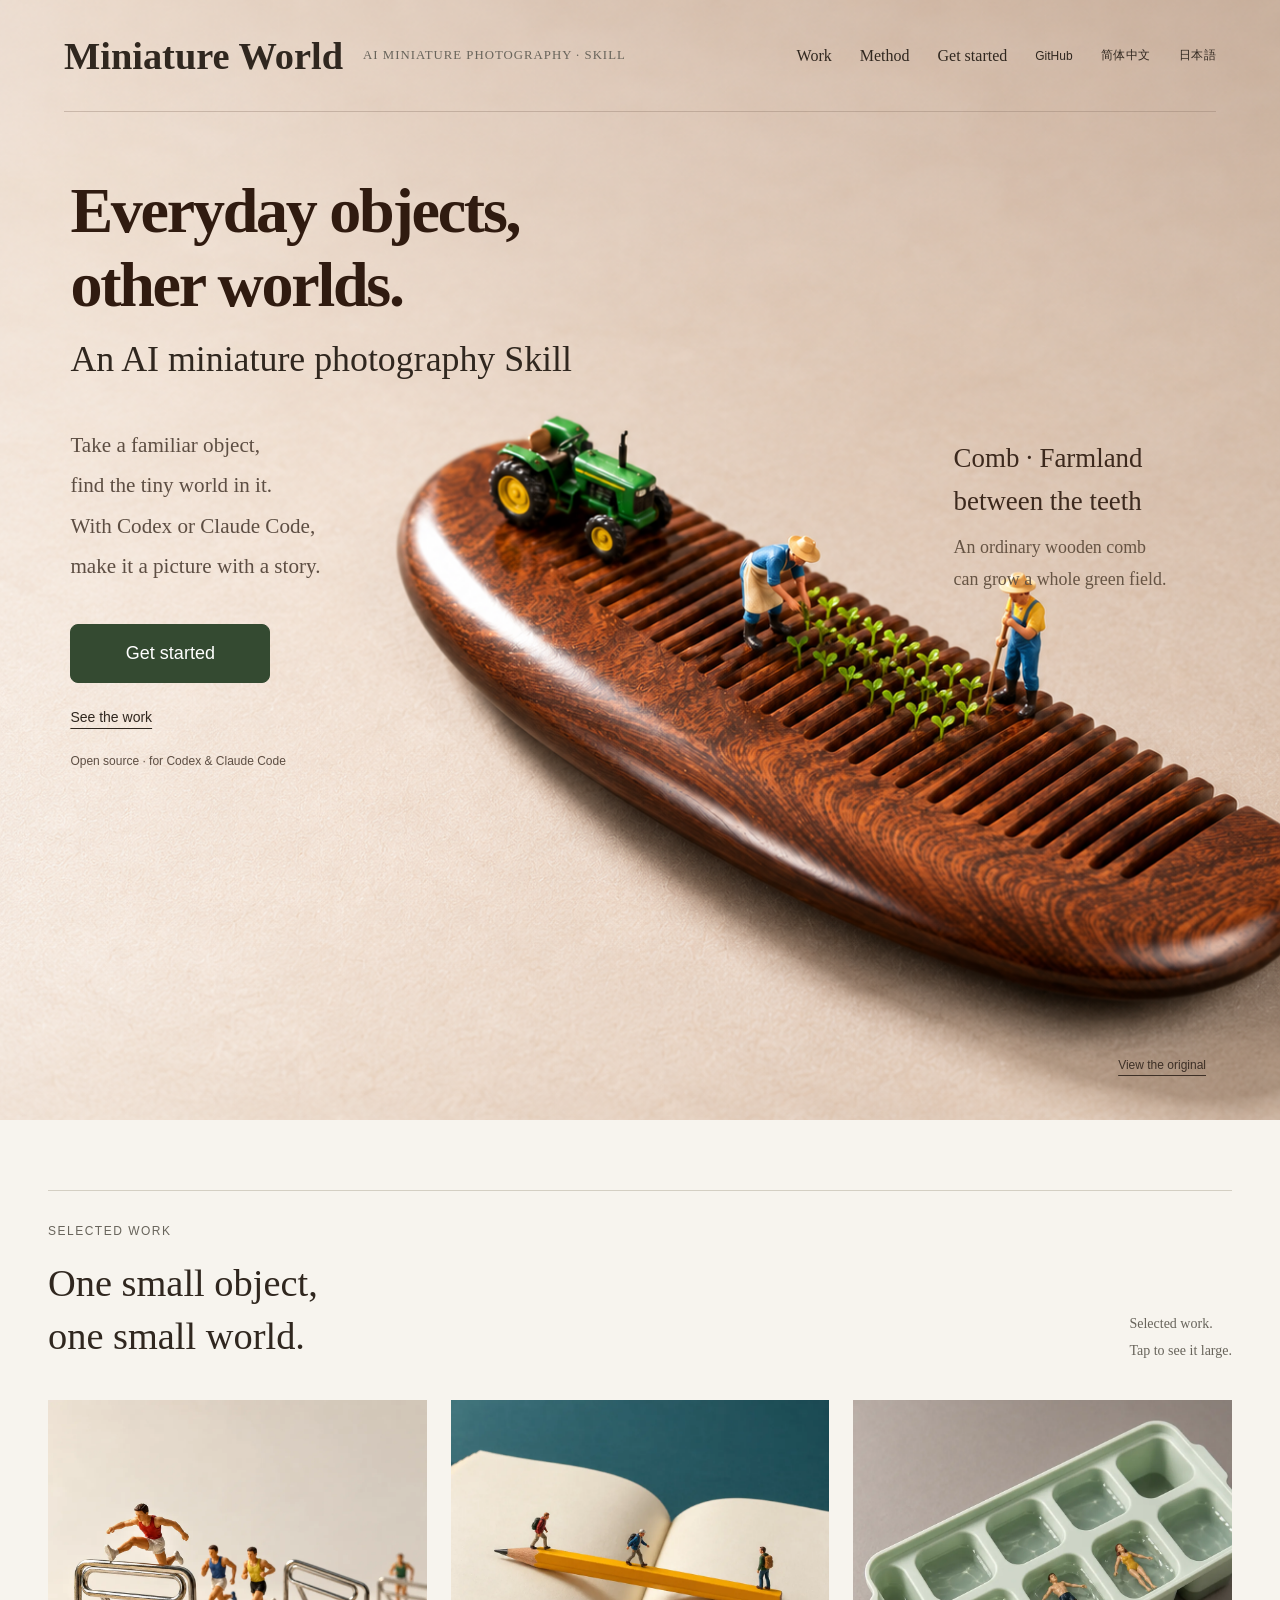
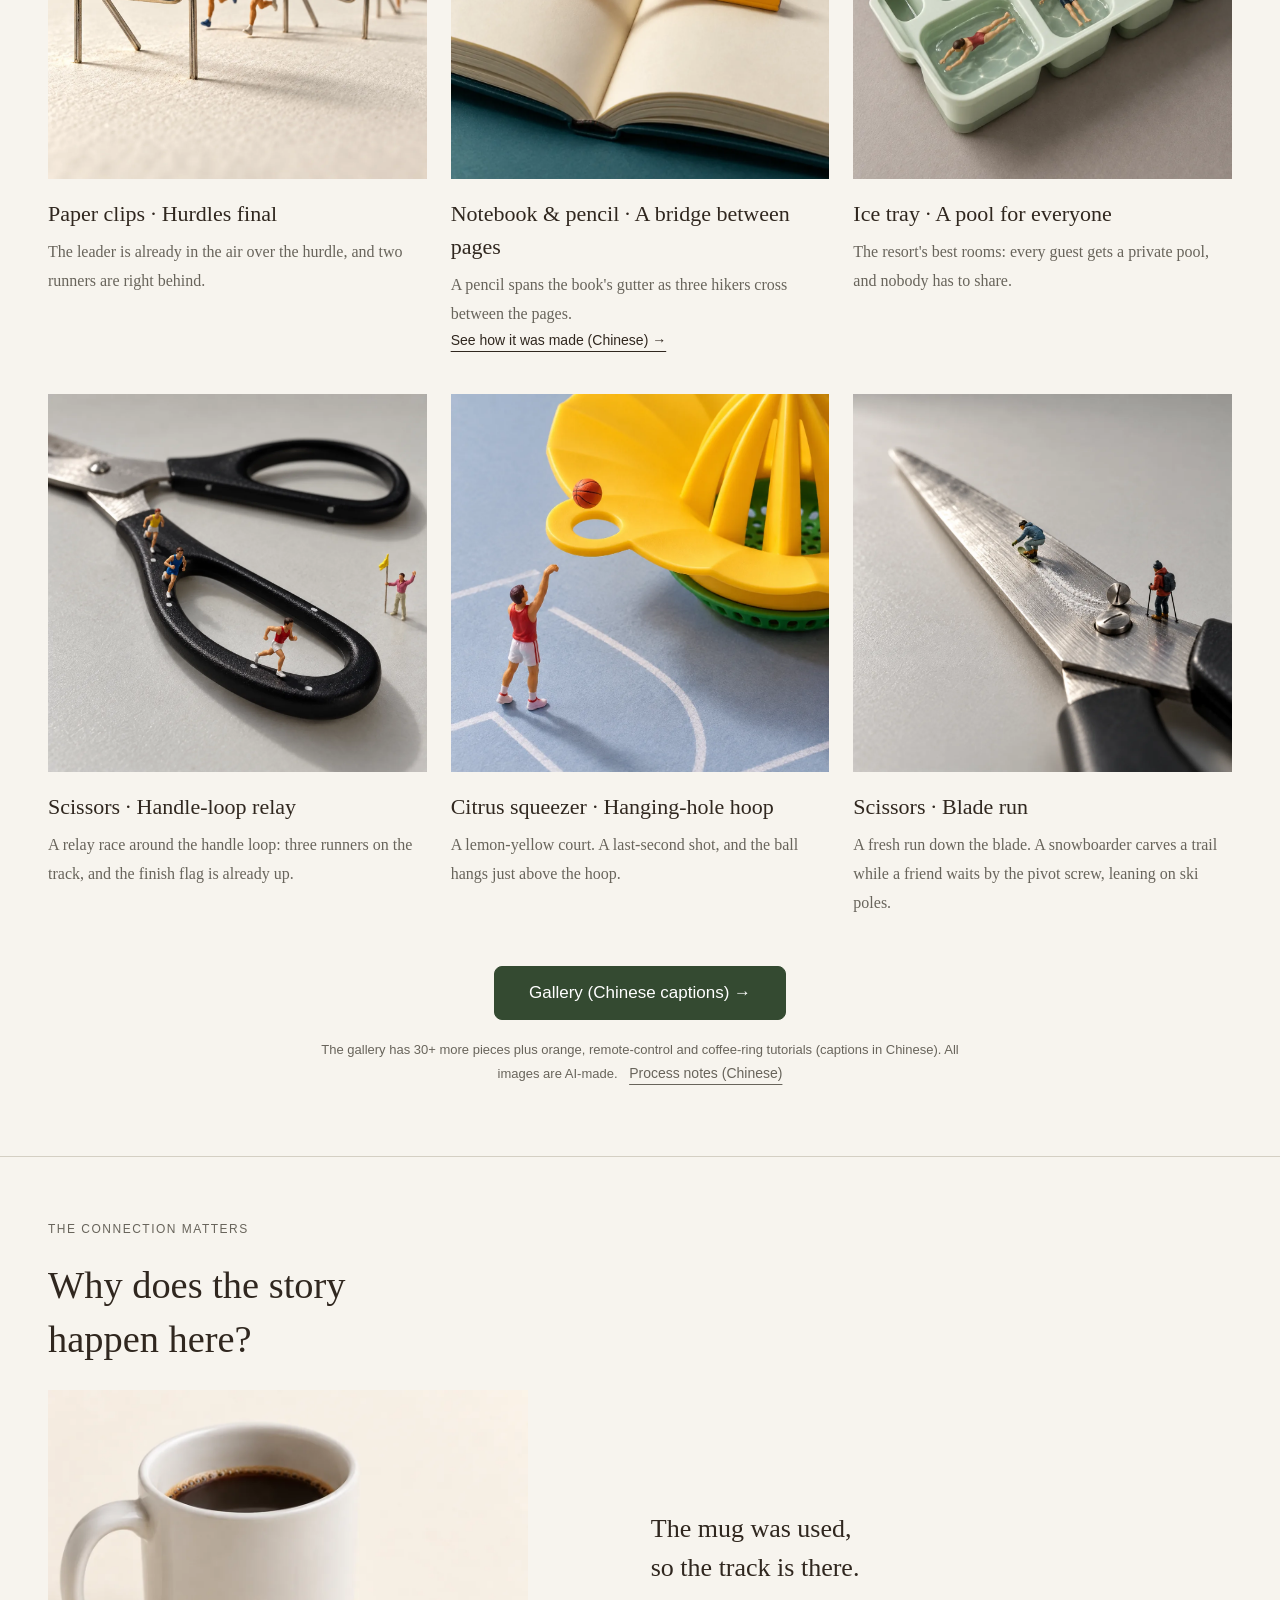
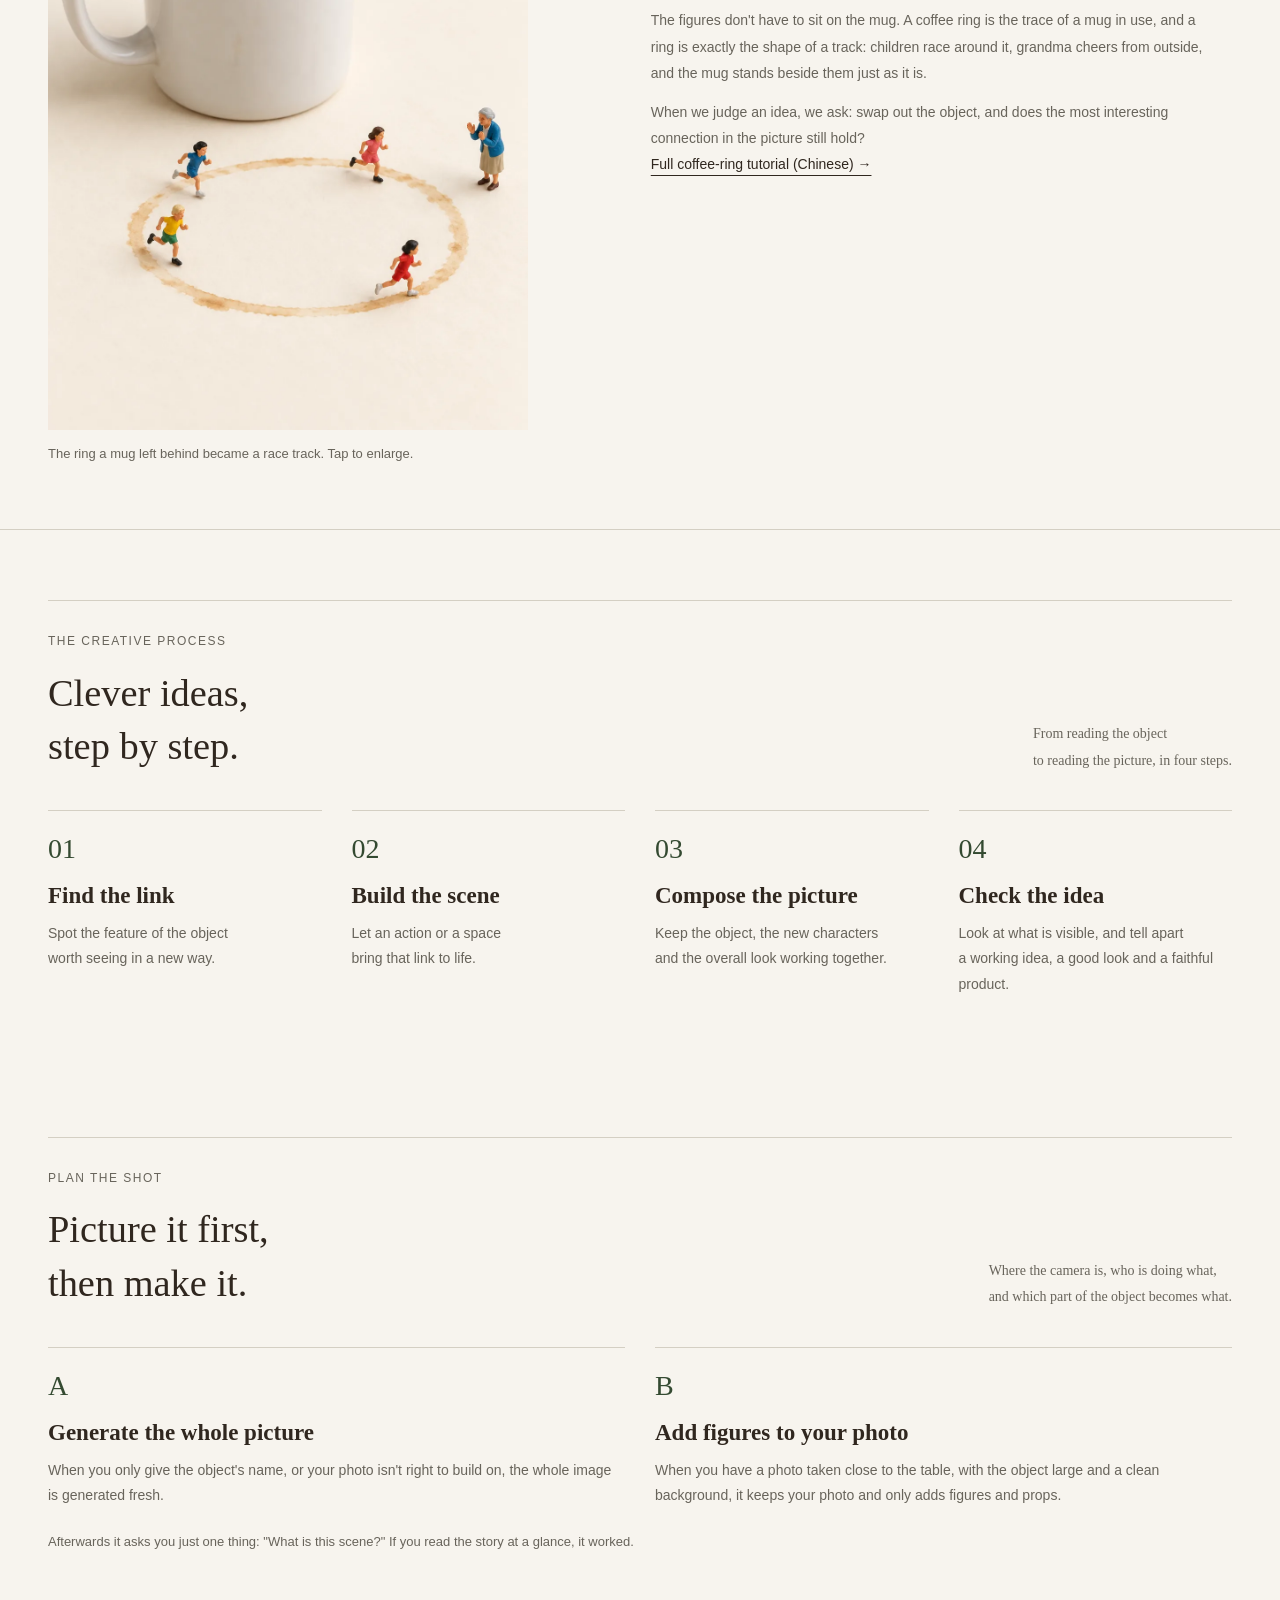
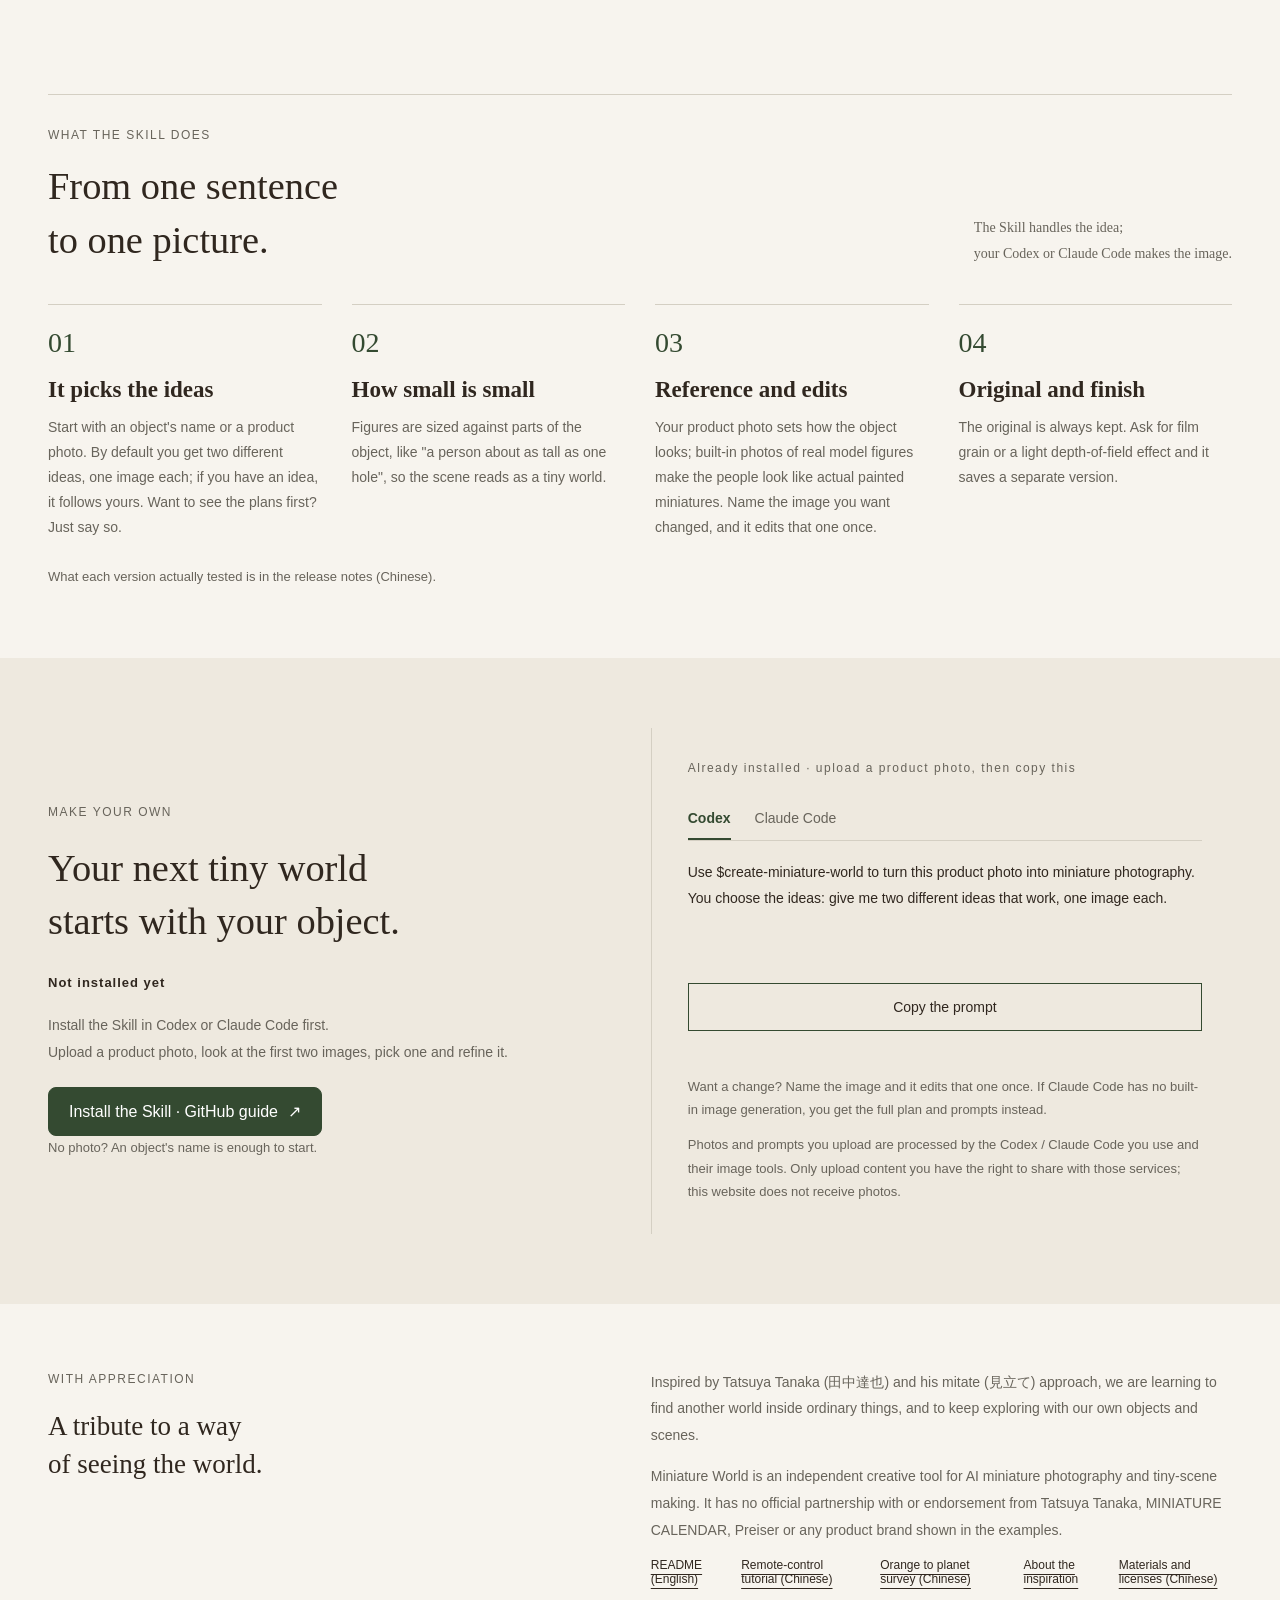
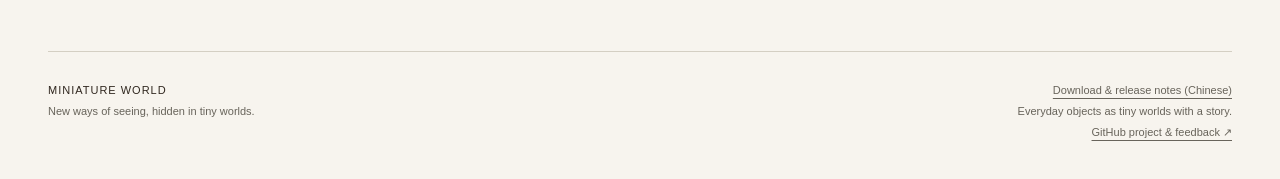
==== commit 6b2f69a8: "fix: align default English routes, localized banners and homepage navigation across languages" ====
--- a/site/index.html
+++ b/site/index.html
@@ -1,35 +1,35 @@
 <!doctype html>
-<html lang="zh-CN">
+<html lang="en">
 <head>
 <meta charset="utf-8"><meta name="viewport" content="width=device-width,initial-scale=1">
-<title>微缩摄影 Skill · Miniature World — 让日常物件成为有故事的小世界</title>
-<meta name="description" content="受田中达也 Tatsuya Tanaka 的见立 mitate 启发，探索 AI 微缩摄影与缩微场景创作。给 Codex 与 Claude Code 用的 Skill：从一个日常物件想出故事，生成一张微缩摄影。">
+<title>Miniature World · AI miniature photography Skill — everyday objects as tiny story worlds</title>
+<meta name="description" content="Inspired by Tatsuya Tanaka's mitate. An Agent Skill for Codex and Claude Code: find a story in an everyday object and turn it into a miniature photograph.">
 <link rel="canonical" href="https://denggui-ai.github.io/create-miniature-world/site/">
-<link rel="alternate" hreflang="zh-CN" href="https://denggui-ai.github.io/create-miniature-world/site/"><link rel="alternate" hreflang="en" href="https://denggui-ai.github.io/create-miniature-world/site/en/"><link rel="alternate" hreflang="ja" href="https://denggui-ai.github.io/create-miniature-world/site/ja/"><link rel="alternate" hreflang="x-default" href="https://denggui-ai.github.io/create-miniature-world/site/">
-<meta property="og:url" content="https://denggui-ai.github.io/create-miniature-world/site/"><meta property="og:image" content="https://denggui-ai.github.io/create-miniature-world/site/img/og-home.jpg">
-<meta property="og:title" content="微缩摄影 Skill · 日常物件，另有天地。"><meta property="og:description" content="回形针成了跨栏，剪刀柄环成了跑道。把日常物件变成有故事的小世界，用 Codex 或 Claude Code 生成。"><meta property="og:type" content="website">
-<link rel="icon" href="data:image/svg+xml,%3Csvg xmlns=%22http://www.w3.org/2000/svg%22 viewBox=%220 0 32 32%22%3E%3Crect width=%2232%22 height=%2232%22 rx=%226%22 fill=%22%23344a31%22/%3E%3Ctext x=%2216%22 y=%2223%22 font-size=%2218%22 text-anchor=%22middle%22 fill=%22%23fff%22%3E%E5%BE%AE%3C/text%3E%3C/svg%3E"><link rel="stylesheet" href="style.css"><script src="script.js" defer></script>
-<meta name="twitter:card" content="summary_large_image"><meta name="twitter:title" content="微缩摄影 Skill · Miniature World"><meta name="twitter:description" content="面向 Codex 与 Claude Code 的微缩摄影 Skill：从一张商品照片或一个物品名称出发，想出故事，生成微缩场景。"><meta name="twitter:image" content="https://denggui-ai.github.io/create-miniature-world/site/img/og-home.jpg"><meta property="og:image:alt" content="微缩摄影 Skill 案例展示"></head>
+<link rel="alternate" hreflang="zh-CN" href="https://denggui-ai.github.io/create-miniature-world/site/zh/"><link rel="alternate" hreflang="en" href="https://denggui-ai.github.io/create-miniature-world/site/"><link rel="alternate" hreflang="ja" href="https://denggui-ai.github.io/create-miniature-world/site/ja/"><link rel="alternate" hreflang="x-default" href="https://denggui-ai.github.io/create-miniature-world/site/">
+<meta property="og:url" content="https://denggui-ai.github.io/create-miniature-world/site/"><meta property="og:image" content="https://denggui-ai.github.io/create-miniature-world/site/img/github-social-preview.en.jpg">
+<meta property="og:title" content="Miniature World · Everyday objects, other worlds."><meta property="og:description" content="Paper clips become hurdles, a scissor handle becomes a relay track. Turn everyday objects into tiny story worlds with Codex or Claude Code."><meta property="og:type" content="website"><meta property="og:locale" content="en_US">
+<link rel="icon" href="data:image/svg+xml,%3Csvg xmlns=%22http://www.w3.org/2000/svg%22 viewBox=%220 0 32 32%22%3E%3Crect width=%2232%22 height=%2232%22 rx=%226%22 fill=%22%23344a31%22/%3E%3Ctext x=%2216%22 y=%2223%22 font-size=%2218%22 text-anchor=%22middle%22 fill=%22%23fff%22%3EM%3C/text%3E%3C/svg%3E"><link rel="stylesheet" href="style.css"><script src="script.js" defer></script>
+<meta name="twitter:card" content="summary_large_image"><meta name="twitter:title" content="Miniature World · AI miniature photography Skill"><meta name="twitter:description" content="An Agent Skill for Codex and Claude Code: start from a product photo or just an object's name, find a story, and generate a miniature scene."><meta name="twitter:image" content="https://denggui-ai.github.io/create-miniature-world/site/img/github-social-preview.en.jpg"><meta property="og:image:alt" content="Miniature World example images"></head>
 <body>
-<a class="skip" href="#main">跳到正文</a>
+<a class="skip" href="#main">Skip to content</a>
 <main id="main">
 <div class="hero-stage">
-<header class="header wrap" role="banner"><a class="brand" href="#main" aria-label="微缩摄影首页"><span class="brand-cn">微缩摄影</span><span class="brand-en">MINIATURE WORLD · SKILL</span></a><nav aria-label="主导航"><a href="#latest-cases">作品</a><a href="#method">方法</a><a class="nav-start" href="#start">开始使用</a><a class="nav-github" href="https://github.com/denggui-ai/create-miniature-world">GitHub</a><a class="nav-lang" href="en/" hreflang="en" lang="en">EN</a><a class="nav-lang" href="ja/" hreflang="ja" lang="ja">日本語</a></nav></header>
-<section class="hero" aria-label="微缩摄影介绍">
-<div class="hero-copy"><h1>日常物件，<br>另有天地。</h1><p class="hero-lead">AI 微缩摄影创作 Skill</p><p class="hero-description">用熟悉的日常物件，<br>创造意想不到的小世界。<br>借助 Codex 或 Claude Code，<br>把想象变成有故事的画面。</p><div class="actions"><a class="button primary" href="#start">开始使用</a><a class="text-link" href="#latest-cases">查看案例</a></div><p class="hero-meta">v0.2.2 · 先想好画面，再动手</p></div>
-<img class="hero-mobile" src="img/hero-comb.webp" width="1340" height="1174" alt="木梳与微缩农人构成的农田，网页展示适配图" fetchpriority="high">
-<div class="hero-caption"><h2>木梳 · 齿间农田</h2><p>平凡的木梳，<br>也能长出一片生机盎然的田野。</p></div>
-<button class="hero-open text-link" type="button" data-image="img/comb-farm.webp" data-alt="木梳齿间农田原始案例" data-caption="木梳 · 齿间农田｜梳齿间是一垄垄田地，农夫们正在齿缝里耕作。">查看原始案例</button>
+<header class="header wrap" role="banner"><a class="brand" href="#main" aria-label="Miniature World home"><span class="brand-cn">Miniature World</span><span class="brand-en">AI MINIATURE PHOTOGRAPHY · SKILL</span></a><nav aria-label="Main navigation"><a href="#latest-cases">Work</a><a href="#method">Method</a><a class="nav-start" href="#start">Get started</a><a class="nav-github" href="https://github.com/denggui-ai/create-miniature-world">GitHub</a><a class="nav-lang" href="zh/" hreflang="zh-CN" lang="zh-CN">简体中文</a><a class="nav-lang" href="ja/" hreflang="ja" lang="ja">日本語</a></nav></header>
+<section class="hero" aria-label="About Miniature World">
+<div class="hero-copy"><h1>Everyday objects,<br>other worlds.</h1><p class="hero-lead">An AI miniature photography Skill</p><p class="hero-description">Take a familiar object,<br>find the tiny world in it.<br>With Codex or Claude Code,<br>make it a picture with a story.</p><div class="actions"><a class="button primary" href="#start">Get started</a><a class="text-link" href="#latest-cases">See the work</a></div><p class="hero-meta">Open source · for Codex &amp; Claude Code</p></div>
+<img class="hero-mobile" src="img/hero-comb.webp" width="1340" height="1174" alt="A wooden comb turned into farmland with tiny farmers" fetchpriority="high">
+<div class="hero-caption"><h2>Comb · Farmland between the teeth</h2><p>An ordinary wooden comb<br>can grow a whole green field.</p></div>
+<button class="hero-open text-link" type="button" data-image="img/comb-farm.webp" data-alt="Comb farmland, original image" data-caption="Comb · Farmland between the teeth｜The gaps between the teeth are rows of fields, and tiny farmers are at work in them.">View the original</button>
 </section>
 </div>
 
-<section id="latest-cases" class="section wrap"><div class="section-heading"><div><p class="eyebrow">SELECTED WORK</p><h2>一件小东西，<br>一个小世界。</h2></div><p>精选作品。<br>点开看大图。</p></div><div class="new-grid"><article class="story"><button class="image-button" type="button" data-image="img/paperclip-hurdles-20261020.webp" data-caption="回形针 · 跨栏赛｜运动会决赛。领跑的选手已经腾空过栏，后面两人咬得很紧。" aria-label="放大回形针跨栏赛"><img src="img/paperclip-hurdles-20261020.webp" alt="三枚立起的回形针成了跨栏，小跑者腾空跨栏" loading="lazy" decoding="async" style="object-position:50% 50%"></button><h3>回形针 · 跨栏赛</h3><p>运动会决赛。领跑的选手已经腾空过栏，后面两人咬得很紧。</p></article><article class="story"><button class="image-button" type="button" data-image="img/notebook-pencil-bridge-20261008.webp" data-caption="笔记本与铅笔 · 纸页间的桥｜一支铅笔跨过书沟，三位行人在纸页之间过桥。" aria-label="笔记本与铅笔 · 纸页间的桥"><img src="img/notebook-pencil-bridge-20261008.webp" alt="黄色铅笔横跨打开的笔记本，微缩行人在笔杆上过桥" loading="lazy" decoding="async" style="object-position:50% 55%"></button><h3>笔记本与铅笔 · 纸页间的桥</h3><p>一支铅笔跨过书沟，三位行人在纸页之间过桥。</p><a class="text-link" href="secondary-creation.html">看创作过程 →</a></article><article class="story"><button class="image-button" type="button" data-image="img/ice-tray-private-pools-20261019.webp" data-caption="冰格 · 一人一池｜度假酒店的豪华房型：每位客人一个私人泳池，谁也不挤谁。" aria-label="放大冰格一人一池"><img src="img/ice-tray-private-pools-20261019.webp" alt="浅绿冰格三个相邻水格各有一位泳客" loading="lazy" decoding="async" style="object-position:50% 55%"></button><h3>冰格 · 一人一池</h3><p>度假酒店的豪华房型：每位客人一个私人泳池，谁也不挤谁。</p></article><article class="story"><button class="image-button" type="button" data-image="img/scissors-handle-relay-20261021.webp" data-caption="剪刀 · 柄环接力｜柄环跑道上的接力赛，三名选手沿环奔跑，终点旗已经举起来了。" aria-label="放大剪刀柄环接力"><img src="img/scissors-handle-relay-20261021.webp" alt="剪刀黑色柄环成了环形跑道，小跑者接力" loading="lazy" decoding="async" style="object-position:50% 50%"></button><h3>剪刀 · 柄环接力</h3><p>柄环跑道上的接力赛，三名选手沿环奔跑，终点旗已经举起来了。</p></article><article class="story"><button class="image-button" type="button" data-image="img/citrus-squeezer-basketball-20261018.webp" data-caption="榨汁器 · 挂孔篮筐｜柠檬味的球场，最后一秒出手，球正悬在篮筐上方。" aria-label="放大榨汁器挂孔篮筐"><img src="img/citrus-squeezer-basketball-20261018.webp" alt="模型球员将篮球投向榨汁器的水平挂孔" loading="lazy" decoding="async" style="object-position:35% 60%"></button><h3>榨汁器 · 挂孔篮筐</h3><p>柠檬味的球场，最后一秒出手，球正悬在篮筐上方。</p></article><article class="story"><button class="image-button" type="button" data-image="img/scissors-blade-ski-20261021.webp" data-caption="剪刀 · 刀面滑雪｜刀面上新开的雪道。单板滑雪的人一路刻出雪痕，同伴拄着雪杖在刀轴旁等他。" aria-label="放大剪刀刀面滑雪"><img src="img/scissors-blade-ski-20261021.webp" alt="剪刀刀面成了雪坡，小人踩滑雪板滑下" loading="lazy" decoding="async" style="object-position:50% 50%"></button><h3>剪刀 · 刀面滑雪</h3><p>刀面上新开的雪道。单板滑雪的人一路刻出雪痕，同伴拄着雪杖在刀轴旁等他。</p></article></div><div class="latest-foot"><a class="button primary latest-cta" href="gallery.html">浏览全部案例 →</a><p class="small-note">图库里还有 30 多组作品，以及橘子、遥控器、咖啡渍的制作教程。以上均为 AI 制作，<a class="text-link" href="https://github.com/denggui-ai/create-miniature-world/blob/main/examples/PICTURE_CARD_CASES_20261021.md">创作记录</a>。</p></div></section>
-<section class="detail-section" id="connection"><div class="wrap detail-inner"><div><p class="eyebrow">THE CONNECTION MATTERS</p><h2>故事，为什么<br>发生在这里？</h2><figure class="connection-figure"><button class="image-button" type="button" data-image="img/mug-coffee-ring-track-20261012.webp" data-caption="马克杯 · 咖啡渍跑道｜杯子留下的咖啡渍成了运动会跑道，孩子们赛跑，奶奶在一旁加油。" aria-label="放大马克杯咖啡渍跑道案例"><img src="img/mug-coffee-ring-track-20261012.webp" alt="白色马克杯旁的咖啡渍圈成为跑道，四个微缩孩子赛跑，奶奶在圈外加油" width="1086" height="1448" loading="lazy" decoding="async"></button><figcaption>杯子留下的咖啡渍，成了运动会的跑道。点击查看大图。</figcaption></figure></div><div class="detail-copy"><p class="big-copy">因为杯子用过，<br>才留下这一圈跑道。</p><p>故事不必让小人坐在杯子上。咖啡渍是马克杯用过的痕迹，圆圈刚好是一条跑道：孩子沿圈赛跑，奶奶在外面加油，杯子本身原样站在一旁。</p><p>判断创意时，我们会追问：换掉这个物件，画面里最有意思的联系还在吗？</p><a class="text-link" href="coffee-ring.html">看咖啡渍跑道完整教程 →</a><p class="detail-foot">名称输入、当时的策划分工、成图与评价均有说明。</p></div></div></section>
-<section id="method" class="section wrap"><div class="section-heading"><div><p class="eyebrow">THE CREATIVE PROCESS</p><h2>让巧思，有迹可循。</h2></div><p>从读懂物件，到看懂画面。<br>四个步骤，组织一次创作。</p></div><div class="method-grid"><article><span class="number">01</span><h3>发现联想</h3><p>找到商品值得被<br>重新看见的特征。</p></article><article><span class="number">02</span><h3>建立情境</h3><p>让行动或空间关系<br>把联想显现出来。</p></article><article><span class="number">03</span><h3>组织画面</h3><p>让原物、新角色<br>和整体美感同时成立。</p></article><article><span class="number">04</span><h3>判断巧思</h3><p>用可见证据和必要对照，<br>区分成立、好看与保真。</p></article></div></section>
-<section id="styles" class="section wrap"><div class="section-heading"><div><p class="eyebrow">PLAN THE SHOT</p><h2>先想好画面，<br>再动手。</h2></div><p>相机放在哪、谁在做什么，<br>物件的哪个部分成了什么。</p></div><div class="method-grid style-grid"><article><span class="number">A</span><h3>直接生成</h3><p>只说物件名称，或手上的照片不适合直接用时，整张画面重新生成。</p></article><article><span class="number">B</span><h3>在你的照片上加小人</h3><p>有一张贴近桌面、物件拍得够大、背景干净的实物照时，保留原照，只添加小人和道具。</p></article></div><p class="small-note">成图后只问你一句“这是什么场景”，你一眼读出的故事，就是检验。</p></section>
-<section id="capabilities" class="section wrap"><div class="section-heading"><div><p class="eyebrow">WHAT THE SKILL DOES</p><h2>从一句话开始，<br>到一张作品。</h2></div><p>创意由 Skill 负责，<br>出图用你的 Codex 或 Claude Code。</p></div><div class="method-grid"><article><span class="number">01</span><h3>自主选案</h3><p>给一个物品名称或一张商品图就能开始。默认给你两个不同的创意各一张；你有想法就照你的做。只想先看方案，说一声即可。</p></article><article><span class="number">02</span><h3>小人有多小</h3><p>小人的大小跟物件的部件比，比如“人高约等于一个孔”，看起来才像小人国。</p></article><article><span class="number">03</span><h3>参考与修改</h3><p>商品照片决定物件长什么样，内置的人偶实拍照让小人更像真的模型。哪张想改，点名那张再改一次。</p></article><article><span class="number">04</span><h3>原图与后期</h3><p>原图总会保留。想要胶片颗粒或轻微景深，说一声，另存一版。</p></article></div><p class="small-note capability-proof">每个版本实际测了什么、没测什么，写在 <a href="https://github.com/denggui-ai/create-miniature-world/releases">发布说明</a> 里。</p></section>
-<section id="start" class="start-section"><div class="wrap start-inner"><div><p class="eyebrow">MAKE YOUR OWN</p><h2>下一个小世界，<br>从你的物件开始。</h2><p class="setup-label">尚未安装</p><p class="start-description">先在 Codex 或 Claude Code 中安装 Skill。<br>上传商品图，看两张首图，选中后再按需修改。</p><a class="button primary install-link" href="https://github.com/denggui-ai/create-miniature-world/blob/main/docs/INSTALL.md">安装 Skill · GitHub 指南 <span aria-hidden="true">↗</span></a><p class="small-note">没有照片，也可以<a class="text-link" href="coffee-ring.html#try-it">从马克杯名称教程开始</a>。</p></div><div class="start-card"><p class="eyebrow">已经安装 · 上传商品图，再复制这句话</p><div class="host-buttons" role="group" aria-label="选择使用环境"><button type="button" data-host="codex" aria-pressed="true">Codex</button><button type="button" data-host="claude" aria-pressed="false">Claude Code</button></div><pre id="prompt">使用 $create-miniature-world，把这张商品图做成微缩摄影，创意由你决定，给我两个不同且成立的创意各一张。</pre><button class="button copy" type="button" id="copy">复制启动指令</button><p id="copy-status" role="status" aria-live="polite"></p><p class="tool-note">想改哪张，点名那张再改一次。Claude Code 没有内置生图时，会给你完整方案和提示词。</p><p class="tool-note">上传的照片和提示会交给你使用的 Codex / Claude Code 及其图像工具处理。仅上传有权使用、可交给这些服务的内容；本网页不接收照片。</p></div></div></section>
-<section class="about-section wrap"><div><p class="eyebrow">WITH APPRECIATION</p><h2>向一种看世界的方式致敬。</h2></div><div><p>受田中达也（Tatsuya Tanaka）的「见立 / mitate」创作启发，我们学习从寻常事物中发现另一个世界，并用自己的物件与情境继续探索。</p><p>微缩摄影 Skill 同时面向 AI 微缩摄影与缩微场景创作。本项目为独立创作工具，与田中达也、MINIATURE CALENDAR、Preiser 及样张中的商品品牌无官方合作或背书关系。</p><div class="about-links"><a href="../docs/USER-GUIDE.html">用户指南</a><a href="remote-control.html">遥控器实测教程</a><a href="orange.html">橘子实拍到行星考察教程</a><a href="https://miniature-calendar.com/about/">了解创作启发</a><a href="https://github.com/denggui-ai/create-miniature-world/blob/main/THIRD_PARTY_NOTICES.md">素材与许可说明</a></div></div></section>
-</main><footer class="wrap footer"><div><strong>微缩摄影 · MINIATURE WORLD</strong><p>小世界里，藏着新的看见。</p></div><div><a href="https://github.com/denggui-ai/create-miniature-world/releases/tag/v0.2.2">v0.2.2 · 发布说明与安装包</a><p>让日常物件成为有故事的小世界。</p><a href="https://github.com/denggui-ai/create-miniature-world">GitHub 项目与反馈 <span aria-hidden="true">↗</span></a></div></footer>
-<dialog id="lightbox" aria-labelledby="lightbox-caption"><button class="close" type="button">关闭大图</button><img id="lightbox-image" alt=""><p id="lightbox-caption"></p></dialog>
+<section id="latest-cases" class="section wrap"><div class="section-heading"><div><p class="eyebrow">SELECTED WORK</p><h2>One small object,<br>one small world.</h2></div><p>Selected work.<br>Tap to see it large.</p></div><div class="new-grid"><article class="story"><button class="image-button" type="button" data-image="img/paperclip-hurdles-20261020.webp" data-caption="Paper clips · Hurdles final｜The leader is already in the air over the hurdle, and two runners are right behind." aria-label="Enlarge: paper clip hurdles"><img src="img/paperclip-hurdles-20261020.webp" alt="Three upright paper clips become hurdles as a tiny runner leaps over them" loading="lazy" decoding="async" style="object-position:50% 50%"></button><h3>Paper clips · Hurdles final</h3><p>The leader is already in the air over the hurdle, and two runners are right behind.</p></article><article class="story"><button class="image-button" type="button" data-image="img/notebook-pencil-bridge-20261008.webp" data-caption="Notebook & pencil · A bridge between pages｜A pencil spans the book's gutter as three hikers cross between the pages." aria-label="Notebook & pencil · A bridge between pages"><img src="img/notebook-pencil-bridge-20261008.webp" alt="A yellow pencil bridges an open notebook with miniature hikers on it" loading="lazy" decoding="async" style="object-position:50% 55%"></button><h3>Notebook & pencil · A bridge between pages</h3><p>A pencil spans the book's gutter as three hikers cross between the pages.</p><a class="text-link" href="secondary-creation.html">See how it was made (Chinese) →</a></article><article class="story"><button class="image-button" type="button" data-image="img/ice-tray-private-pools-20261019.webp" data-caption="Ice tray · A pool for everyone｜The resort's best rooms: every guest gets a private pool, and nobody has to share." aria-label="Enlarge: ice tray private pools"><img src="img/ice-tray-private-pools-20261019.webp" alt="Three neighbouring cells of a pale green ice tray, each with one swimmer" loading="lazy" decoding="async" style="object-position:50% 55%"></button><h3>Ice tray · A pool for everyone</h3><p>The resort's best rooms: every guest gets a private pool, and nobody has to share.</p></article><article class="story"><button class="image-button" type="button" data-image="img/scissors-handle-relay-20261021.webp" data-caption="Scissors · Handle-loop relay｜A relay race around the handle loop: three runners on the track, and the finish flag is already up." aria-label="Enlarge: scissors handle relay"><img src="img/scissors-handle-relay-20261021.webp" alt="The black scissor handle loop becomes a running track for a relay" loading="lazy" decoding="async" style="object-position:50% 50%"></button><h3>Scissors · Handle-loop relay</h3><p>A relay race around the handle loop: three runners on the track, and the finish flag is already up.</p></article><article class="story"><button class="image-button" type="button" data-image="img/citrus-squeezer-basketball-20261018.webp" data-caption="Citrus squeezer · Hanging-hole hoop｜A lemon-yellow court. A last-second shot, and the ball hangs just above the hoop." aria-label="Enlarge: citrus squeezer basketball"><img src="img/citrus-squeezer-basketball-20261018.webp" alt="A tiny player shoots a basketball toward the hanging hole of a citrus squeezer" loading="lazy" decoding="async" style="object-position:35% 60%"></button><h3>Citrus squeezer · Hanging-hole hoop</h3><p>A lemon-yellow court. A last-second shot, and the ball hangs just above the hoop.</p></article><article class="story"><button class="image-button" type="button" data-image="img/scissors-blade-ski-20261021.webp" data-caption="Scissors · Blade run｜A fresh run down the blade. A snowboarder carves a trail while a friend waits by the pivot screw, leaning on ski poles." aria-label="Enlarge: scissors blade ski run"><img src="img/scissors-blade-ski-20261021.webp" alt="A scissor blade becomes a snow slope with a tiny snowboarder riding down" loading="lazy" decoding="async" style="object-position:50% 50%"></button><h3>Scissors · Blade run</h3><p>A fresh run down the blade. A snowboarder carves a trail while a friend waits by the pivot screw, leaning on ski poles.</p></article></div><div class="latest-foot"><a class="button primary latest-cta" href="gallery.html">Gallery (Chinese captions) →</a><p class="small-note">The gallery has 30+ more pieces plus orange, remote-control and coffee-ring tutorials (captions in Chinese). All images are AI-made. <a class="text-link" href="https://github.com/denggui-ai/create-miniature-world/blob/main/examples/PICTURE_CARD_CASES_20261021.md">Process notes (Chinese)</a></p></div></section>
+<section class="detail-section" id="connection"><div class="wrap detail-inner"><div><p class="eyebrow">THE CONNECTION MATTERS</p><h2>Why does the story<br>happen here?</h2><figure class="connection-figure"><button class="image-button" type="button" data-image="img/mug-coffee-ring-track-20261012.webp" data-caption="Mug · Coffee-ring track｜The ring a mug left behind has become a running track: children race while grandma cheers." aria-label="Enlarge: coffee-ring track"><img src="img/mug-coffee-ring-track-20261012.webp" alt="A coffee ring beside a white mug becomes a running track; four tiny children race while grandma cheers" width="1086" height="1448" loading="lazy" decoding="async"></button><figcaption>The ring a mug left behind became a race track. Tap to enlarge.</figcaption></figure></div><div class="detail-copy"><p class="big-copy">The mug was used,<br>so the track is there.</p><p>The figures don't have to sit on the mug. A coffee ring is the trace of a mug in use, and a ring is exactly the shape of a track: children race around it, grandma cheers from outside, and the mug stands beside them just as it is.</p><p>When we judge an idea, we ask: swap out the object, and does the most interesting connection in the picture still hold?</p><a class="text-link" href="coffee-ring.html">Full coffee-ring tutorial (Chinese) →</a></div></div></section>
+<section id="method" class="section wrap"><div class="section-heading"><div><p class="eyebrow">THE CREATIVE PROCESS</p><h2>Clever ideas,<br>step by step.</h2></div><p>From reading the object<br>to reading the picture, in four steps.</p></div><div class="method-grid"><article><span class="number">01</span><h3>Find the link</h3><p>Spot the feature of the object<br>worth seeing in a new way.</p></article><article><span class="number">02</span><h3>Build the scene</h3><p>Let an action or a space<br>bring that link to life.</p></article><article><span class="number">03</span><h3>Compose the picture</h3><p>Keep the object, the new characters<br>and the overall look working together.</p></article><article><span class="number">04</span><h3>Check the idea</h3><p>Look at what is visible, and tell apart<br>a working idea, a good look and a faithful product.</p></article></div></section>
+<section id="styles" class="section wrap"><div class="section-heading"><div><p class="eyebrow">PLAN THE SHOT</p><h2>Picture it first,<br>then make it.</h2></div><p>Where the camera is, who is doing what,<br>and which part of the object becomes what.</p></div><div class="method-grid style-grid"><article><span class="number">A</span><h3>Generate the whole picture</h3><p>When you only give the object's name, or your photo isn't right to build on, the whole image is generated fresh.</p></article><article><span class="number">B</span><h3>Add figures to your photo</h3><p>When you have a photo taken close to the table, with the object large and a clean background, it keeps your photo and only adds figures and props.</p></article></div><p class="small-note">Afterwards it asks you just one thing: "What is this scene?" If you read the story at a glance, it worked.</p></section>
+<section id="capabilities" class="section wrap"><div class="section-heading"><div><p class="eyebrow">WHAT THE SKILL DOES</p><h2>From one sentence<br>to one picture.</h2></div><p>The Skill handles the idea;<br>your Codex or Claude Code makes the image.</p></div><div class="method-grid"><article><span class="number">01</span><h3>It picks the ideas</h3><p>Start with an object's name or a product photo. By default you get two different ideas, one image each; if you have an idea, it follows yours. Want to see the plans first? Just say so.</p></article><article><span class="number">02</span><h3>How small is small</h3><p>Figures are sized against parts of the object, like "a person about as tall as one hole", so the scene reads as a tiny world.</p></article><article><span class="number">03</span><h3>Reference and edits</h3><p>Your product photo sets how the object looks; built-in photos of real model figures make the people look like actual painted miniatures. Name the image you want changed, and it edits that one once.</p></article><article><span class="number">04</span><h3>Original and finish</h3><p>The original is always kept. Ask for film grain or a light depth-of-field effect and it saves a separate version.</p></article></div><p class="small-note capability-proof">What each version actually tested is in the <a href="https://github.com/denggui-ai/create-miniature-world/releases">release notes (Chinese)</a>.</p></section>
+<section id="start" class="start-section"><div class="wrap start-inner"><div><p class="eyebrow">MAKE YOUR OWN</p><h2>Your next tiny world<br>starts with your object.</h2><p class="setup-label">Not installed yet</p><p class="start-description">Install the Skill in Codex or Claude Code first.<br>Upload a product photo, look at the first two images, pick one and refine it.</p><a class="button primary install-link" href="https://github.com/denggui-ai/create-miniature-world/blob/main/docs/GETTING_STARTED.en.md">Install the Skill · GitHub guide <span aria-hidden="true">↗</span></a><p class="small-note">No photo? An object's name is enough to start.</p></div><div class="start-card"><p class="eyebrow">Already installed · upload a product photo, then copy this</p><div class="host-buttons" role="group" aria-label="Choose your environment"><button type="button" data-host="codex" aria-pressed="true">Codex</button><button type="button" data-host="claude" aria-pressed="false">Claude Code</button></div><pre id="prompt" data-codex="Use $create-miniature-world to turn this product photo into miniature photography. You choose the ideas: give me two different ideas that work, one image each." data-claude="/create-miniature-world Turn this product photo into miniature photography. Give me two different ideas that work; if there is no image tool, give me the matching prompts.">Use $create-miniature-world to turn this product photo into miniature photography. You choose the ideas: give me two different ideas that work, one image each.</pre><button class="button copy" type="button" id="copy" data-done="Copied. After installing, paste it into a new task and upload your product photo." data-fallback="Please copy the selected text.">Copy the prompt</button><p id="copy-status" role="status" aria-live="polite"></p><p class="tool-note">Want a change? Name the image and it edits that one once. If Claude Code has no built-in image generation, you get the full plan and prompts instead.</p><p class="tool-note">Photos and prompts you upload are processed by the Codex / Claude Code you use and their image tools. Only upload content you have the right to share with those services; this website does not receive photos.</p></div></div></section>
+<section class="about-section wrap"><div><p class="eyebrow">WITH APPRECIATION</p><h2>A tribute to a way<br>of seeing the world.</h2></div><div><p>Inspired by Tatsuya Tanaka (田中達也) and his mitate (見立て) approach, we are learning to find another world inside ordinary things, and to keep exploring with our own objects and scenes.</p><p>Miniature World is an independent creative tool for AI miniature photography and tiny-scene making. It has no official partnership with or endorsement from Tatsuya Tanaka, MINIATURE CALENDAR, Preiser or any product brand shown in the examples.</p><div class="about-links"><a href="https://github.com/denggui-ai/create-miniature-world/blob/main/README.md">README (English)</a><a href="remote-control.html">Remote-control tutorial (Chinese)</a><a href="orange.html">Orange to planet survey (Chinese)</a><a href="https://miniature-calendar.com/about/">About the inspiration</a><a href="https://github.com/denggui-ai/create-miniature-world/blob/main/THIRD_PARTY_NOTICES.md">Materials and licenses (Chinese)</a></div></div></section>
+</main><footer class="wrap footer"><div><strong>MINIATURE WORLD</strong><p>New ways of seeing, hidden in tiny worlds.</p></div><div><a href="https://github.com/denggui-ai/create-miniature-world/releases/latest">Download &amp; release notes (Chinese)</a><p>Everyday objects as tiny worlds with a story.</p><a href="https://github.com/denggui-ai/create-miniature-world">GitHub project &amp; feedback <span aria-hidden="true">↗</span></a></div></footer>
+<dialog id="lightbox" aria-labelledby="lightbox-caption" data-alt-fallback="Miniature World example"><button class="close" type="button">Close</button><img id="lightbox-image" alt=""><p id="lightbox-caption"></p></dialog>
 </body></html>
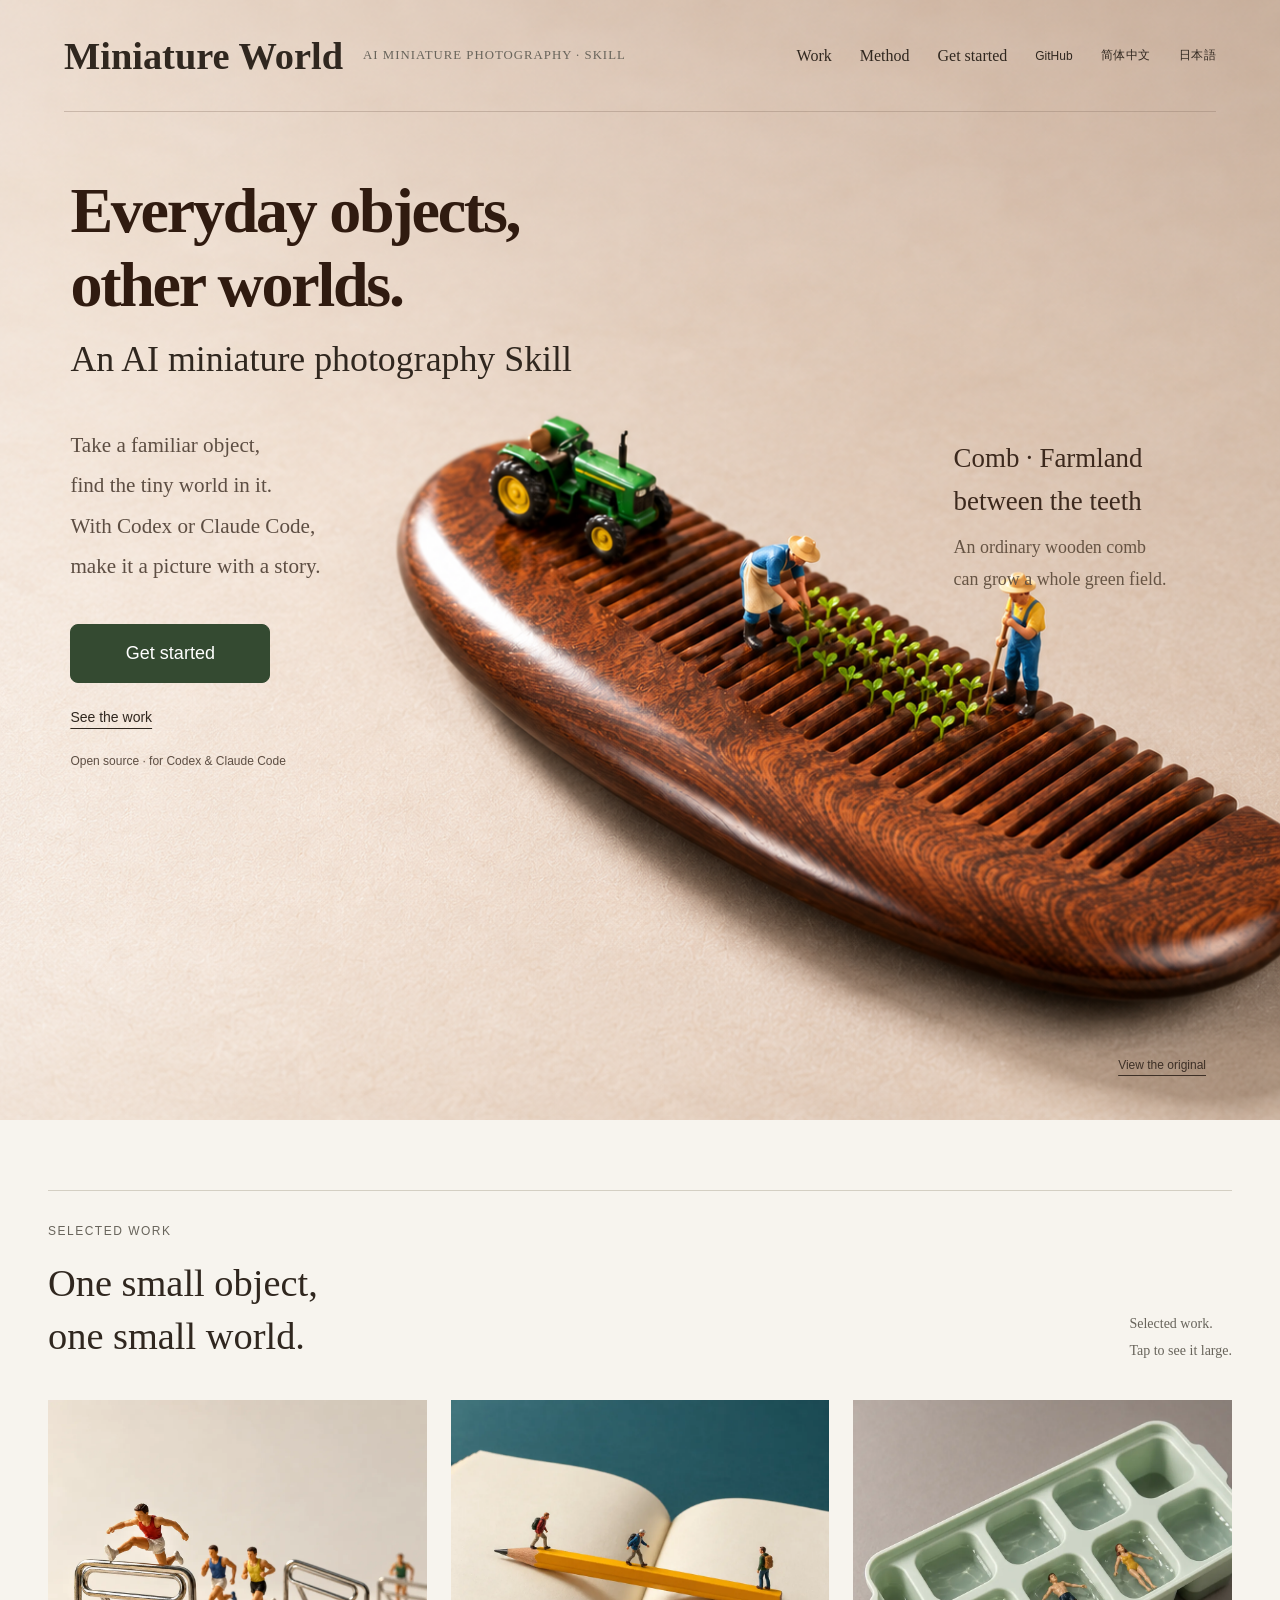
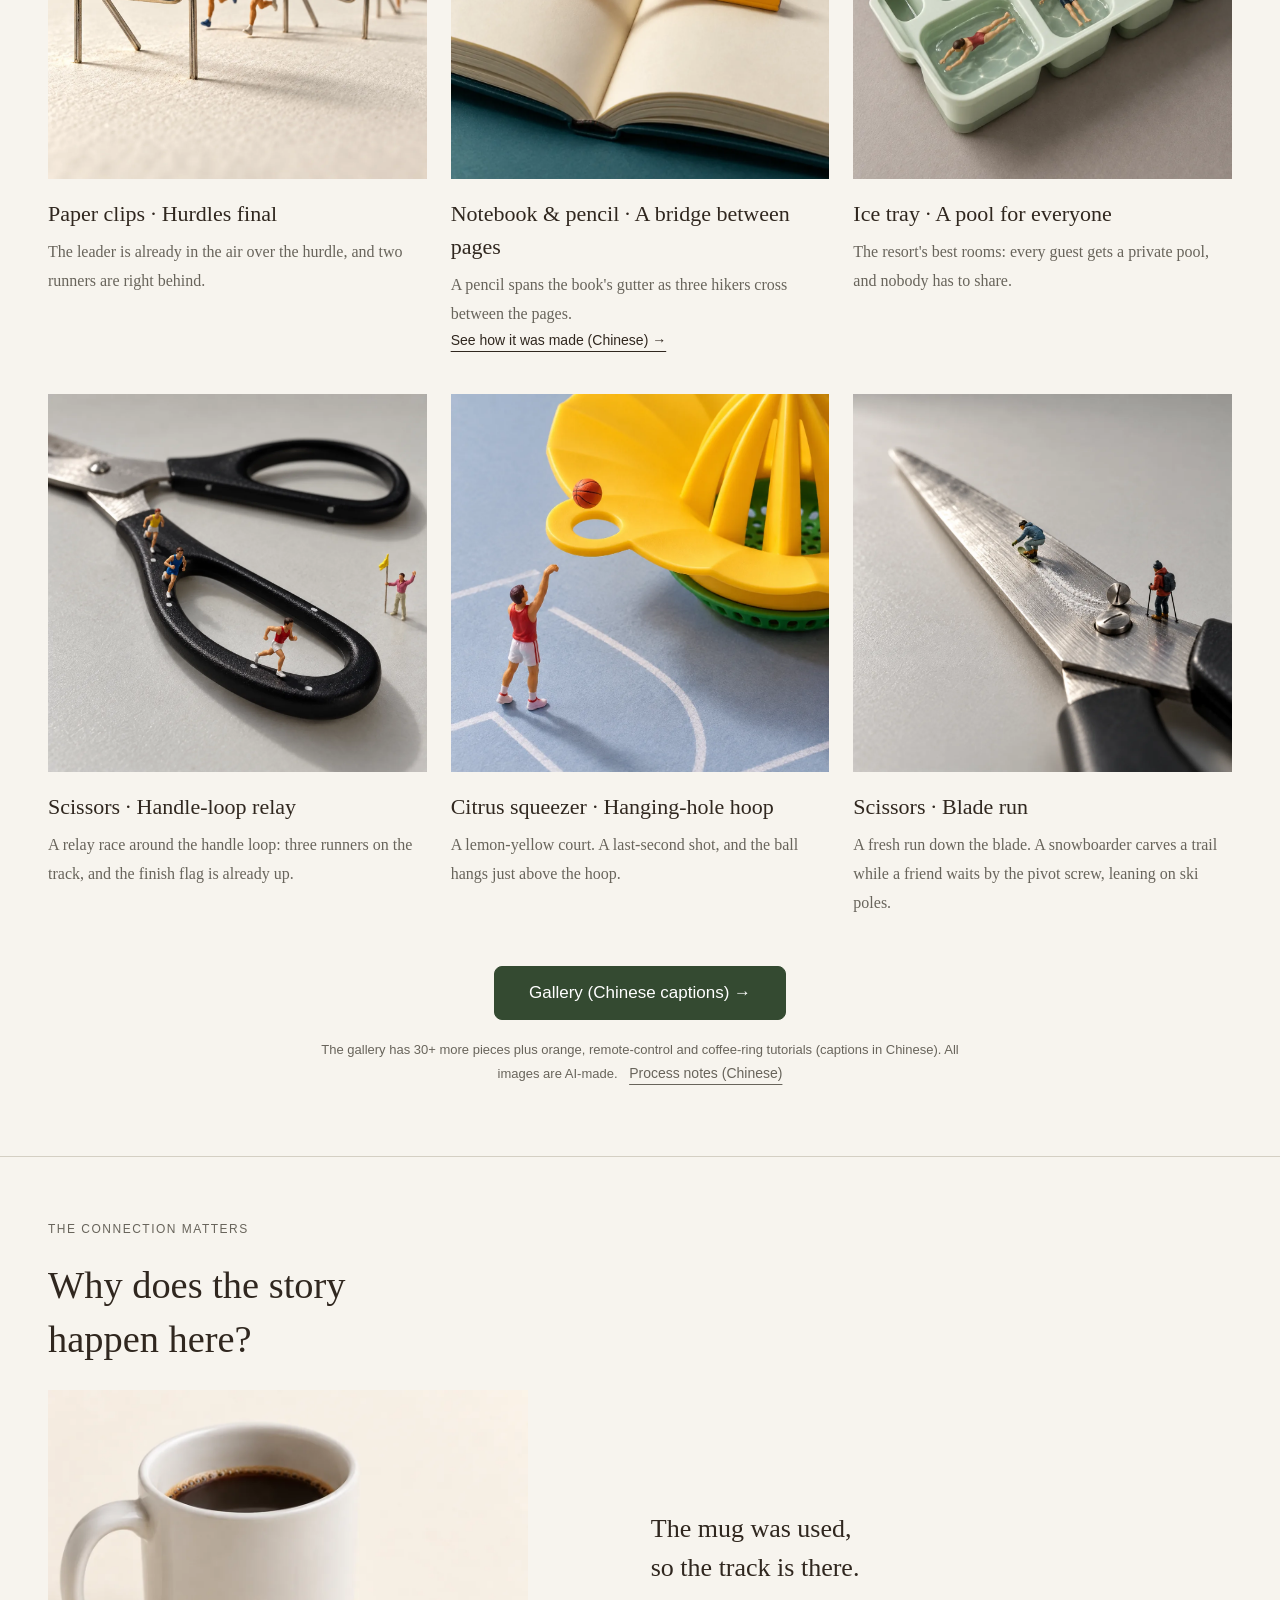
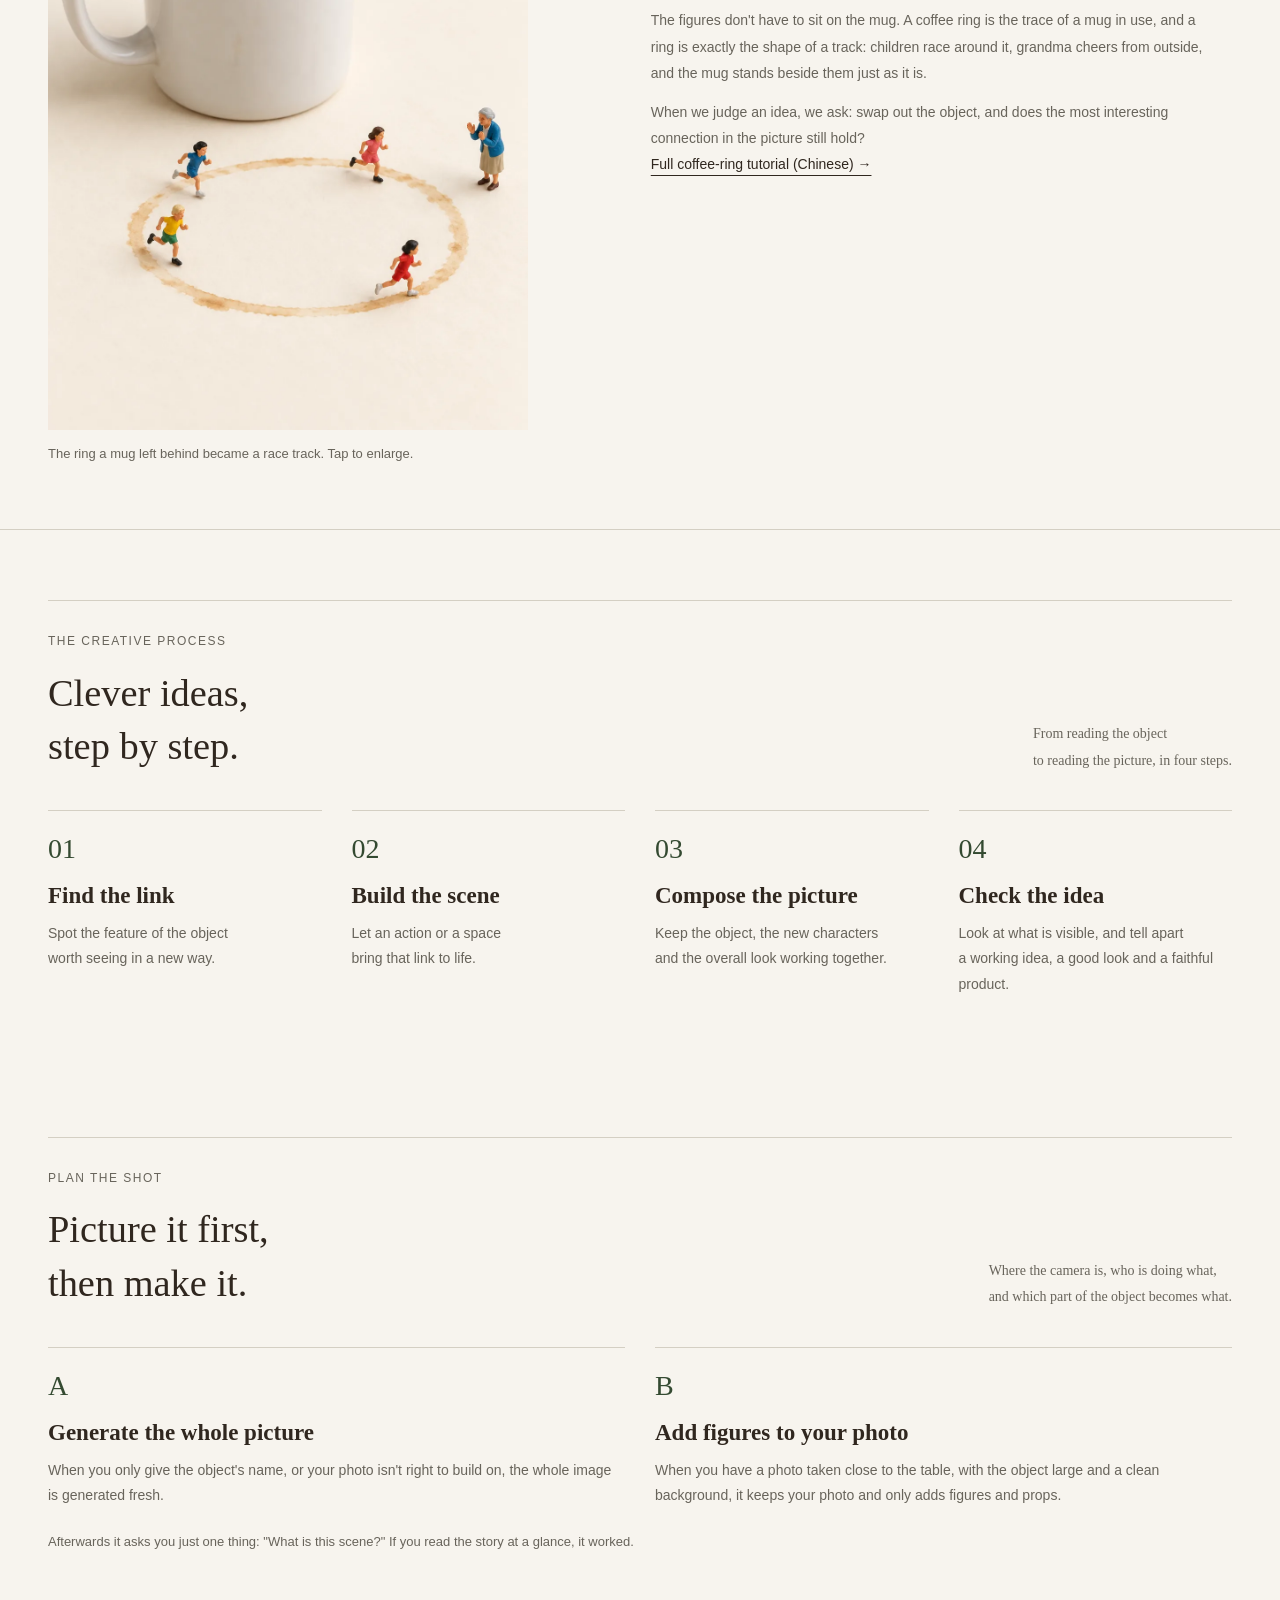
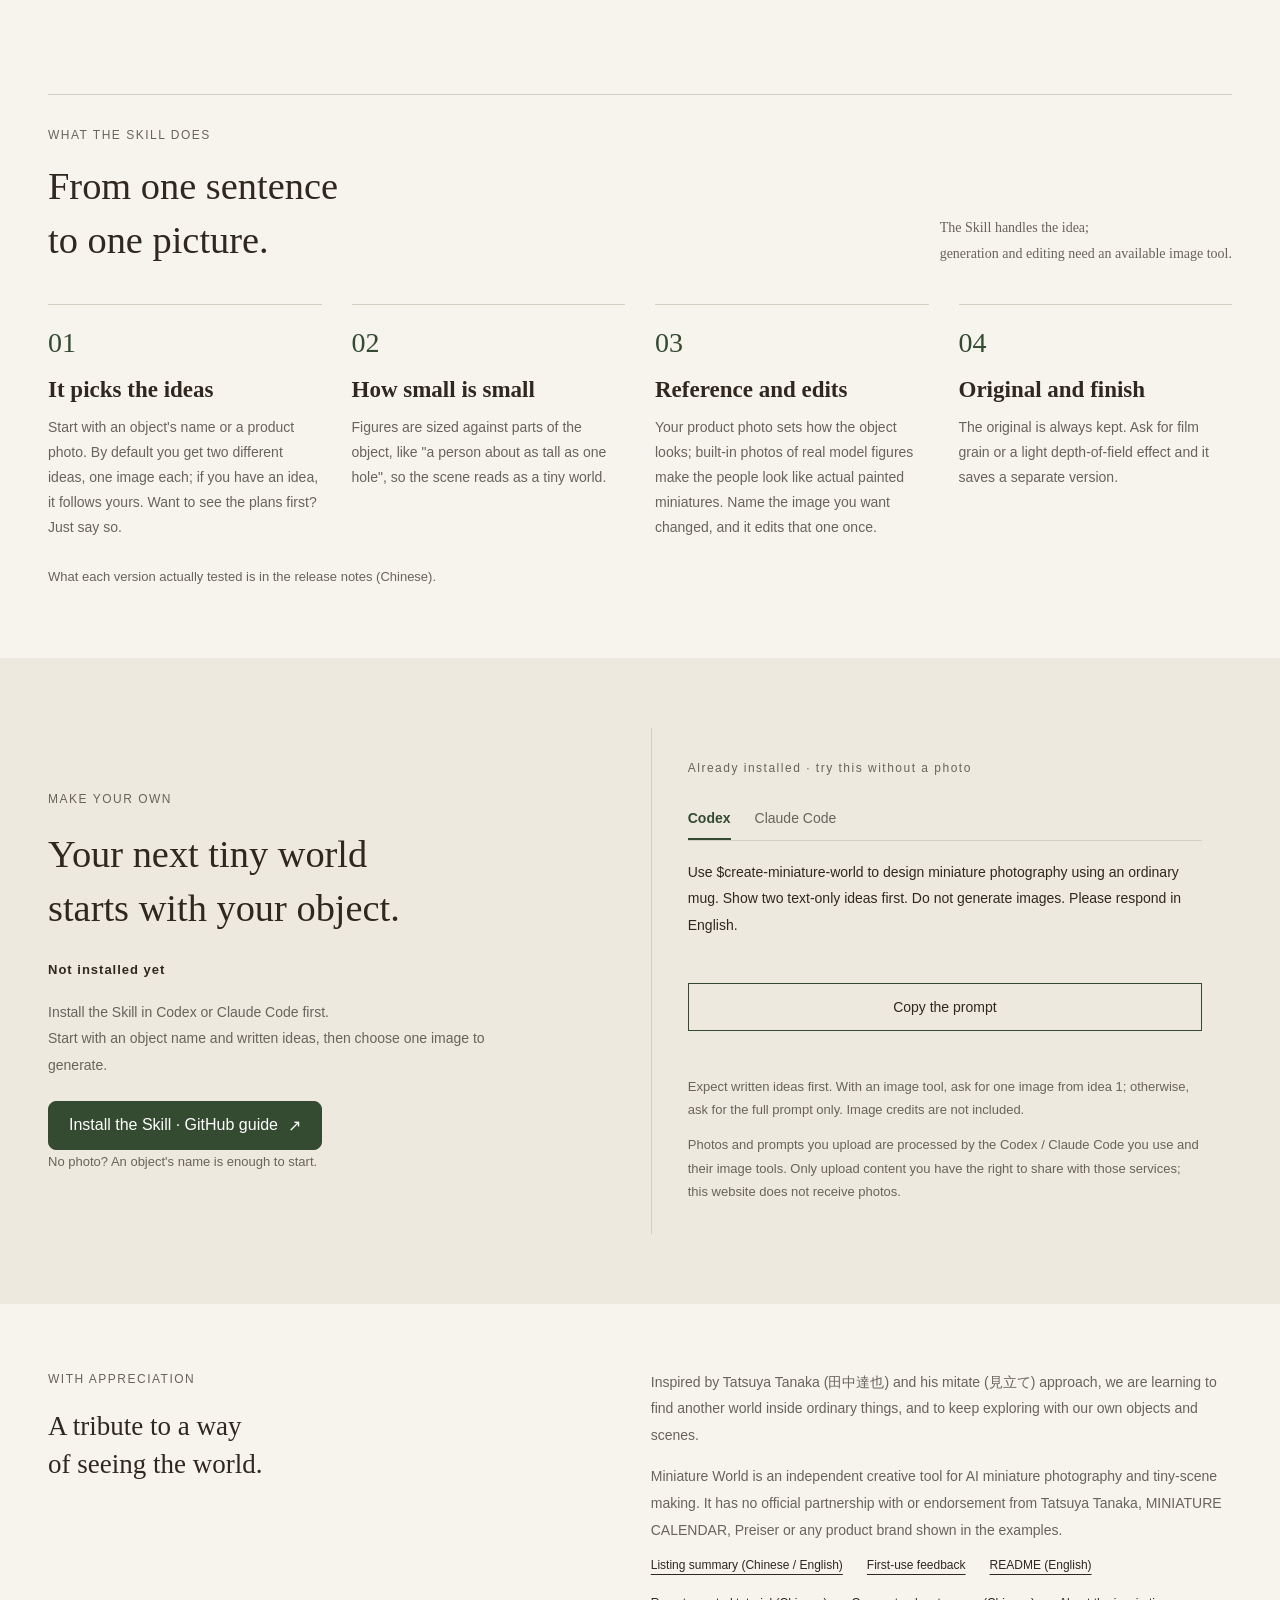
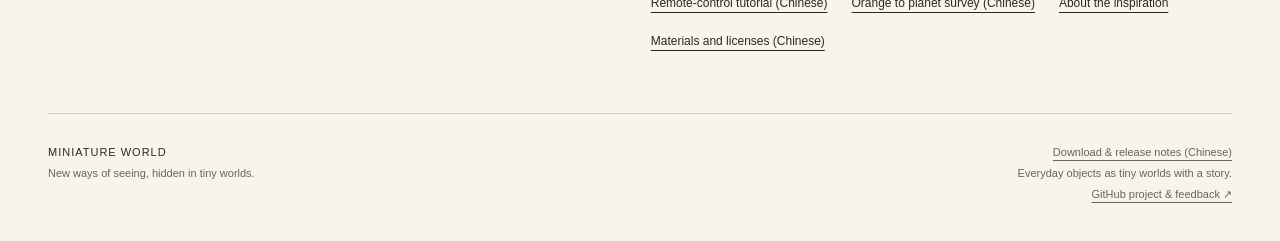
==== commit 1ddf2104: "docs: adapt first-use guidance and discovery materials from PR #1 to current multilingual site" ====
--- a/site/index.html
+++ b/site/index.html
@@ -27,9 +27,9 @@
 <section class="detail-section" id="connection"><div class="wrap detail-inner"><div><p class="eyebrow">THE CONNECTION MATTERS</p><h2>Why does the story<br>happen here?</h2><figure class="connection-figure"><button class="image-button" type="button" data-image="img/mug-coffee-ring-track-20261012.webp" data-caption="Mug · Coffee-ring track｜The ring a mug left behind has become a running track: children race while grandma cheers." aria-label="Enlarge: coffee-ring track"><img src="img/mug-coffee-ring-track-20261012.webp" alt="A coffee ring beside a white mug becomes a running track; four tiny children race while grandma cheers" width="1086" height="1448" loading="lazy" decoding="async"></button><figcaption>The ring a mug left behind became a race track. Tap to enlarge.</figcaption></figure></div><div class="detail-copy"><p class="big-copy">The mug was used,<br>so the track is there.</p><p>The figures don't have to sit on the mug. A coffee ring is the trace of a mug in use, and a ring is exactly the shape of a track: children race around it, grandma cheers from outside, and the mug stands beside them just as it is.</p><p>When we judge an idea, we ask: swap out the object, and does the most interesting connection in the picture still hold?</p><a class="text-link" href="coffee-ring.html">Full coffee-ring tutorial (Chinese) →</a></div></div></section>
 <section id="method" class="section wrap"><div class="section-heading"><div><p class="eyebrow">THE CREATIVE PROCESS</p><h2>Clever ideas,<br>step by step.</h2></div><p>From reading the object<br>to reading the picture, in four steps.</p></div><div class="method-grid"><article><span class="number">01</span><h3>Find the link</h3><p>Spot the feature of the object<br>worth seeing in a new way.</p></article><article><span class="number">02</span><h3>Build the scene</h3><p>Let an action or a space<br>bring that link to life.</p></article><article><span class="number">03</span><h3>Compose the picture</h3><p>Keep the object, the new characters<br>and the overall look working together.</p></article><article><span class="number">04</span><h3>Check the idea</h3><p>Look at what is visible, and tell apart<br>a working idea, a good look and a faithful product.</p></article></div></section>
 <section id="styles" class="section wrap"><div class="section-heading"><div><p class="eyebrow">PLAN THE SHOT</p><h2>Picture it first,<br>then make it.</h2></div><p>Where the camera is, who is doing what,<br>and which part of the object becomes what.</p></div><div class="method-grid style-grid"><article><span class="number">A</span><h3>Generate the whole picture</h3><p>When you only give the object's name, or your photo isn't right to build on, the whole image is generated fresh.</p></article><article><span class="number">B</span><h3>Add figures to your photo</h3><p>When you have a photo taken close to the table, with the object large and a clean background, it keeps your photo and only adds figures and props.</p></article></div><p class="small-note">Afterwards it asks you just one thing: "What is this scene?" If you read the story at a glance, it worked.</p></section>
-<section id="capabilities" class="section wrap"><div class="section-heading"><div><p class="eyebrow">WHAT THE SKILL DOES</p><h2>From one sentence<br>to one picture.</h2></div><p>The Skill handles the idea;<br>your Codex or Claude Code makes the image.</p></div><div class="method-grid"><article><span class="number">01</span><h3>It picks the ideas</h3><p>Start with an object's name or a product photo. By default you get two different ideas, one image each; if you have an idea, it follows yours. Want to see the plans first? Just say so.</p></article><article><span class="number">02</span><h3>How small is small</h3><p>Figures are sized against parts of the object, like "a person about as tall as one hole", so the scene reads as a tiny world.</p></article><article><span class="number">03</span><h3>Reference and edits</h3><p>Your product photo sets how the object looks; built-in photos of real model figures make the people look like actual painted miniatures. Name the image you want changed, and it edits that one once.</p></article><article><span class="number">04</span><h3>Original and finish</h3><p>The original is always kept. Ask for film grain or a light depth-of-field effect and it saves a separate version.</p></article></div><p class="small-note capability-proof">What each version actually tested is in the <a href="https://github.com/denggui-ai/create-miniature-world/releases">release notes (Chinese)</a>.</p></section>
-<section id="start" class="start-section"><div class="wrap start-inner"><div><p class="eyebrow">MAKE YOUR OWN</p><h2>Your next tiny world<br>starts with your object.</h2><p class="setup-label">Not installed yet</p><p class="start-description">Install the Skill in Codex or Claude Code first.<br>Upload a product photo, look at the first two images, pick one and refine it.</p><a class="button primary install-link" href="https://github.com/denggui-ai/create-miniature-world/blob/main/docs/GETTING_STARTED.en.md">Install the Skill · GitHub guide <span aria-hidden="true">↗</span></a><p class="small-note">No photo? An object's name is enough to start.</p></div><div class="start-card"><p class="eyebrow">Already installed · upload a product photo, then copy this</p><div class="host-buttons" role="group" aria-label="Choose your environment"><button type="button" data-host="codex" aria-pressed="true">Codex</button><button type="button" data-host="claude" aria-pressed="false">Claude Code</button></div><pre id="prompt" data-codex="Use $create-miniature-world to turn this product photo into miniature photography. You choose the ideas: give me two different ideas that work, one image each." data-claude="/create-miniature-world Turn this product photo into miniature photography. Give me two different ideas that work; if there is no image tool, give me the matching prompts.">Use $create-miniature-world to turn this product photo into miniature photography. You choose the ideas: give me two different ideas that work, one image each.</pre><button class="button copy" type="button" id="copy" data-done="Copied. After installing, paste it into a new task and upload your product photo." data-fallback="Please copy the selected text.">Copy the prompt</button><p id="copy-status" role="status" aria-live="polite"></p><p class="tool-note">Want a change? Name the image and it edits that one once. If Claude Code has no built-in image generation, you get the full plan and prompts instead.</p><p class="tool-note">Photos and prompts you upload are processed by the Codex / Claude Code you use and their image tools. Only upload content you have the right to share with those services; this website does not receive photos.</p></div></div></section>
-<section class="about-section wrap"><div><p class="eyebrow">WITH APPRECIATION</p><h2>A tribute to a way<br>of seeing the world.</h2></div><div><p>Inspired by Tatsuya Tanaka (田中達也) and his mitate (見立て) approach, we are learning to find another world inside ordinary things, and to keep exploring with our own objects and scenes.</p><p>Miniature World is an independent creative tool for AI miniature photography and tiny-scene making. It has no official partnership with or endorsement from Tatsuya Tanaka, MINIATURE CALENDAR, Preiser or any product brand shown in the examples.</p><div class="about-links"><a href="https://github.com/denggui-ai/create-miniature-world/blob/main/README.md">README (English)</a><a href="remote-control.html">Remote-control tutorial (Chinese)</a><a href="orange.html">Orange to planet survey (Chinese)</a><a href="https://miniature-calendar.com/about/">About the inspiration</a><a href="https://github.com/denggui-ai/create-miniature-world/blob/main/THIRD_PARTY_NOTICES.md">Materials and licenses (Chinese)</a></div></div></section>
+<section id="capabilities" class="section wrap"><div class="section-heading"><div><p class="eyebrow">WHAT THE SKILL DOES</p><h2>From one sentence<br>to one picture.</h2></div><p>The Skill handles the idea;<br>generation and editing need an available image tool.</p></div><div class="method-grid"><article><span class="number">01</span><h3>It picks the ideas</h3><p>Start with an object's name or a product photo. By default you get two different ideas, one image each; if you have an idea, it follows yours. Want to see the plans first? Just say so.</p></article><article><span class="number">02</span><h3>How small is small</h3><p>Figures are sized against parts of the object, like "a person about as tall as one hole", so the scene reads as a tiny world.</p></article><article><span class="number">03</span><h3>Reference and edits</h3><p>Your product photo sets how the object looks; built-in photos of real model figures make the people look like actual painted miniatures. Name the image you want changed, and it edits that one once.</p></article><article><span class="number">04</span><h3>Original and finish</h3><p>The original is always kept. Ask for film grain or a light depth-of-field effect and it saves a separate version.</p></article></div><p class="small-note capability-proof">What each version actually tested is in the <a href="https://github.com/denggui-ai/create-miniature-world/releases">release notes (Chinese)</a>.</p></section>
+<section id="start" class="start-section"><div class="wrap start-inner"><div><p class="eyebrow">MAKE YOUR OWN</p><h2>Your next tiny world<br>starts with your object.</h2><p class="setup-label">Not installed yet</p><p class="start-description">Install the Skill in Codex or Claude Code first.<br>Start with an object name and written ideas, then choose one image to generate.</p><a class="button primary install-link" href="https://github.com/denggui-ai/create-miniature-world/blob/main/docs/GETTING_STARTED.en.md">Install the Skill · GitHub guide <span aria-hidden="true">↗</span></a><p class="small-note">No photo? An object's name is enough to start.</p></div><div class="start-card"><p class="eyebrow">Already installed · try this without a photo</p><div class="host-buttons" role="group" aria-label="Choose your environment"><button type="button" data-host="codex" aria-pressed="true">Codex</button><button type="button" data-host="claude" aria-pressed="false">Claude Code</button></div><pre id="prompt" data-codex="Use $create-miniature-world to design miniature photography using an ordinary mug. Show two text-only ideas first. Do not generate images. Please respond in English." data-claude="/create-miniature-world Design miniature photography using an ordinary mug. Show two text-only ideas first. Do not generate images. Please respond in English.">Use $create-miniature-world to design miniature photography using an ordinary mug. Show two text-only ideas first. Do not generate images. Please respond in English.</pre><button class="button copy" type="button" id="copy" data-done="Copied. After installing, paste it into a fresh session. No photo needed." data-fallback="Please copy the selected text.">Copy the prompt</button><p id="copy-status" role="status" aria-live="polite"></p><p class="tool-note">Expect written ideas first. With an image tool, ask for one image from idea 1; otherwise, ask for the full prompt only. Image credits are not included.</p><p class="tool-note">Photos and prompts you upload are processed by the Codex / Claude Code you use and their image tools. Only upload content you have the right to share with those services; this website does not receive photos.</p></div></div></section>
+<section class="about-section wrap"><div><p class="eyebrow">WITH APPRECIATION</p><h2>A tribute to a way<br>of seeing the world.</h2></div><div><p>Inspired by Tatsuya Tanaka (田中達也) and his mitate (見立て) approach, we are learning to find another world inside ordinary things, and to keep exploring with our own objects and scenes.</p><p>Miniature World is an independent creative tool for AI miniature photography and tiny-scene making. It has no official partnership with or endorsement from Tatsuya Tanaka, MINIATURE CALENDAR, Preiser or any product brand shown in the examples.</p><div class="about-links"><a href="https://github.com/denggui-ai/create-miniature-world/blob/main/docs/SHARING.md">Listing summary (Chinese / English)</a><a href="https://github.com/denggui-ai/create-miniature-world/issues/new?template=first_use.md">First-use feedback</a><a href="https://github.com/denggui-ai/create-miniature-world/blob/main/README.md">README (English)</a><a href="remote-control.html">Remote-control tutorial (Chinese)</a><a href="orange.html">Orange to planet survey (Chinese)</a><a href="https://miniature-calendar.com/about/">About the inspiration</a><a href="https://github.com/denggui-ai/create-miniature-world/blob/main/THIRD_PARTY_NOTICES.md">Materials and licenses (Chinese)</a></div></div></section>
 </main><footer class="wrap footer"><div><strong>MINIATURE WORLD</strong><p>New ways of seeing, hidden in tiny worlds.</p></div><div><a href="https://github.com/denggui-ai/create-miniature-world/releases/latest">Download &amp; release notes (Chinese)</a><p>Everyday objects as tiny worlds with a story.</p><a href="https://github.com/denggui-ai/create-miniature-world">GitHub project &amp; feedback <span aria-hidden="true">↗</span></a></div></footer>
 <dialog id="lightbox" aria-labelledby="lightbox-caption" data-alt-fallback="Miniature World example"><button class="close" type="button">Close</button><img id="lightbox-image" alt=""><p id="lightbox-caption"></p></dialog>
 </body></html>
--- a/site/style.css
+++ b/site/style.css
@@ -7,7 +7,7 @@
 .section{padding-top:70px;padding-bottom:70px}#stories{border-top:1px solid var(--line)}.section-heading{display:flex;justify-content:space-between;align-items:end;gap:32px;margin-bottom:36px}h2{font-family:var(--serif);font-size:clamp(28px,3vw,40px);font-weight:500;line-height:1.4}.section-heading h2{margin-top:14px}.section-heading>p{font-size:14px;line-height:1.9;color:var(--muted)}.stories-grid{display:grid;grid-template-columns:repeat(3,minmax(0,1fr));gap:24px}.stories-grid .story img{aspect-ratio:3/4;object-fit:contain}.story h3{font-family:var(--serif);font-size:20px;line-height:1.5;font-weight:500;margin:18px 0 8px}.story p{font-size:14px;line-height:1.8;color:var(--muted)}.gallery-foot{display:flex;justify-content:space-between;align-items:baseline;gap:25px;margin-top:28px}.small-note{font-size:12px;line-height:1.8;color:var(--muted)}
 .detail-section{background:var(--soft);padding:62px 0}.detail-inner{display:grid;grid-template-columns:1fr 1.2fr;gap:10%}.detail-inner h2{margin-top:18px}.detail-copy{max-width:570px}.big-copy{font-family:var(--serif);font-size:26px;line-height:1.5;margin-bottom:20px}.detail-copy>p:not(.big-copy){font-size:14px;line-height:1.9;margin-top:12px;color:var(--muted)}.detail-foot{display:block;font-size:12px;line-height:1.8;color:var(--muted);margin-top:20px}.method-grid{display:grid;grid-template-columns:repeat(4,minmax(0,1fr));gap:30px}.method-grid article{border-top:1px solid var(--line);padding-top:22px}.number{font-family:Georgia,serif;font-size:28px;color:var(--green)}.method-grid h3{font-family:var(--serif);font-size:23px;font-weight:500;margin:18px 0 12px}.method-grid p{font-size:14px;line-height:1.8;color:var(--muted)}
 .start-section{background:var(--soft);padding:70px 0}.start-inner{display:grid;grid-template-columns:1fr 1.2fr;gap:10%;align-items:center}.start-inner h2{margin-top:18px}.start-description{font-size:14px;line-height:1.9;color:var(--muted);margin:22px 0}.start-card{padding:30px;background:var(--paper);min-width:0}.host-buttons{display:flex;margin:18px 0;border-bottom:1px solid var(--line);gap:24px}.host-buttons button{border:0;border-bottom:2px solid transparent;padding:12px 0;background:none;font-size:14px;color:var(--muted)}.host-buttons button[aria-pressed=true]{border-color:var(--green);color:var(--green);font-weight:700}pre{white-space:pre-wrap;overflow-wrap:anywhere;font:14px/1.9 Arial,'Noto Sans CJK SC',sans-serif;min-height:106px;margin:18px 0}.copy{width:100%;background:none}.copy:hover{background:var(--soft)}#copy-status{min-height:22px;font-size:12px;line-height:1.7;margin-top:10px;color:var(--green)}.tool-note{font-size:12px;line-height:1.8;color:var(--muted);margin-top:12px}
-.about-section{padding-block:65px;display:grid;grid-template-columns:1fr 1.2fr;gap:10%}.about-section h2{font-size:27px;margin-top:18px}.about-section>div>p:not(.eyebrow){font-size:14px;line-height:1.9;color:var(--muted);margin-bottom:15px}.about-links{display:flex;gap:24px;font-size:12px;text-decoration:underline;text-underline-offset:5px}.footer{display:flex;justify-content:space-between;gap:25px;border-top:1px solid var(--line);padding-block:28px 36px;font-size:11px;line-height:1.9;color:var(--muted)}.footer strong{color:var(--ink);font-weight:500;letter-spacing:1px}.footer>div:last-child{text-align:right}.footer a{text-decoration:underline;text-underline-offset:4px}
+.about-section{padding-block:65px;display:grid;grid-template-columns:1fr 1.2fr;gap:10%}.about-section h2{font-size:27px;margin-top:18px}.about-section>div>p:not(.eyebrow){font-size:14px;line-height:1.9;color:var(--muted);margin-bottom:15px}.about-links{display:flex;flex-wrap:wrap;gap:24px;font-size:12px;text-decoration:underline;text-underline-offset:5px}.footer{display:flex;justify-content:space-between;gap:25px;border-top:1px solid var(--line);padding-block:28px 36px;font-size:11px;line-height:1.9;color:var(--muted)}.footer strong{color:var(--ink);font-weight:500;letter-spacing:1px}.footer>div:last-child{text-align:right}.footer a{text-decoration:underline;text-underline-offset:4px}
 dialog{border:0;padding:24px;max-width:min(94vw,900px);max-height:95vh;background:var(--paper);color:var(--ink)}dialog::backdrop{background:#211b17d9}dialog img{width:auto;max-width:100%;max-height:76vh;margin:auto;object-fit:contain}dialog p{font-size:14px;line-height:1.7;margin-top:14px}.close{display:block;margin:0 0 16px auto;padding:10px 14px;background:none;border:1px solid var(--line);min-height:44px}
 @media(max-width:960px){.wrap{width:calc(100% - 56px)}.hero{grid-template-columns:.9fr 1.25fr;gap:20px}.hero h1{font-size:42px}.hero-lead{font-size:19px}.actions{gap:18px}.hero-art img{aspect-ratio:1/1}.stories-grid{gap:18px}.story h3{font-size:18px}nav{gap:20px}.brand-en{display:none}}
 @media(max-width:680px){.wrap{width:calc(100% - 40px)}.header{min-height:78px}.brand-cn{font-size:23px}nav>a:not(.nav-start){display:none}nav{font-size:13px}.hero{grid-template-columns:1fr;gap:28px;padding:34px 0 40px}.hero h1{font-size:44px;margin:18px 0}.hero-lead{font-size:20px}.hero-description{margin-top:16px}.hero-meta{margin-top:22px}.actions{margin-top:24px}.hero-art img{aspect-ratio:4/3}figcaption{font-size:11px;gap:14px}figcaption strong{font-size:17px}.section{padding-block:45px}.section-heading{display:block;margin-bottom:28px}.section-heading>p{margin-top:16px}.stories-grid{grid-template-columns:1fr;gap:30px}.story h3{font-size:20px;margin-top:15px}.gallery-foot{display:block;margin-top:25px}.gallery-foot a{display:inline-block;margin-top:14px}.detail-section{padding:42px 0}.detail-inner,.start-inner,.about-section{grid-template-columns:1fr;gap:28px}.method-grid{grid-template-columns:1fr 1fr;gap:26px 18px}.method-grid h3{font-size:21px}.method-grid p{font-size:13px}.start-section{padding:45px 0}.start-card{padding:24px}.about-section{padding-block:45px}.footer{display:block}.footer>div:last-child{text-align:left;margin-top:18px}dialog{padding:16px}dialog img{max-height:70vh}}
